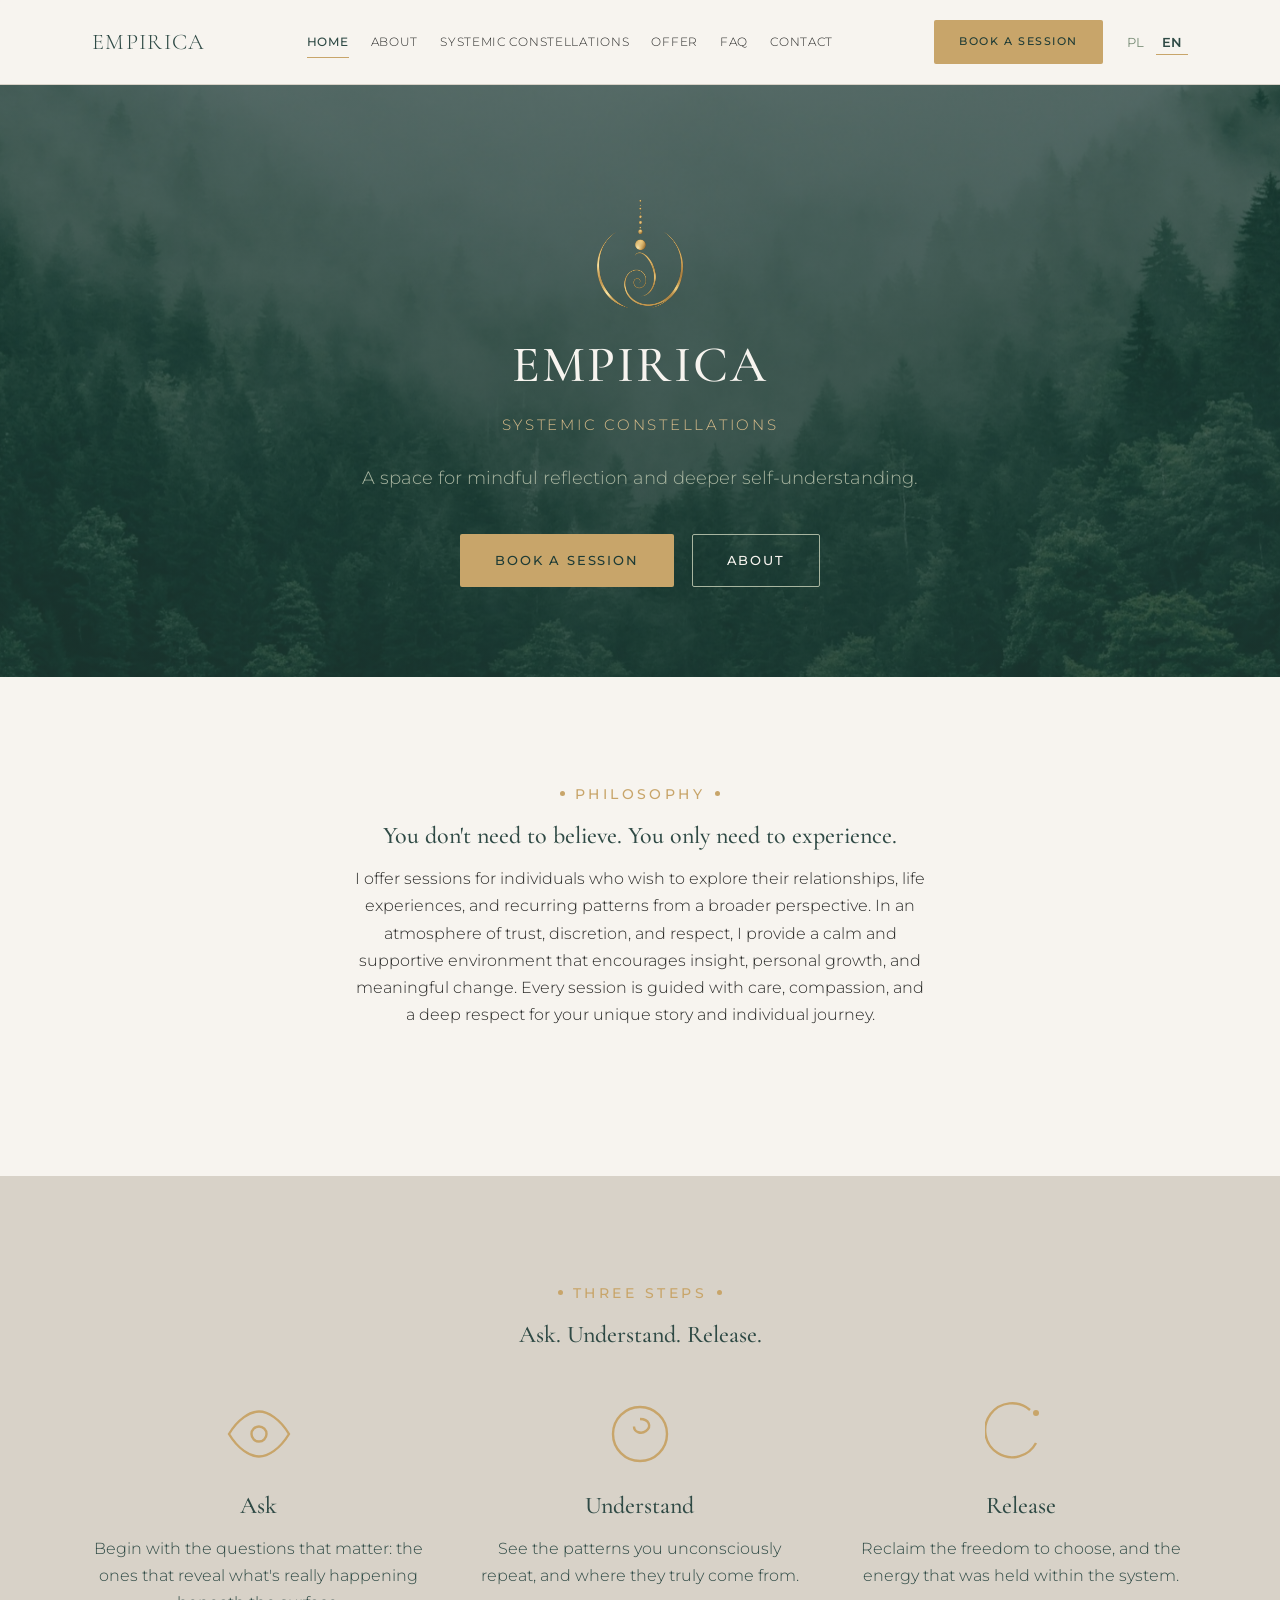
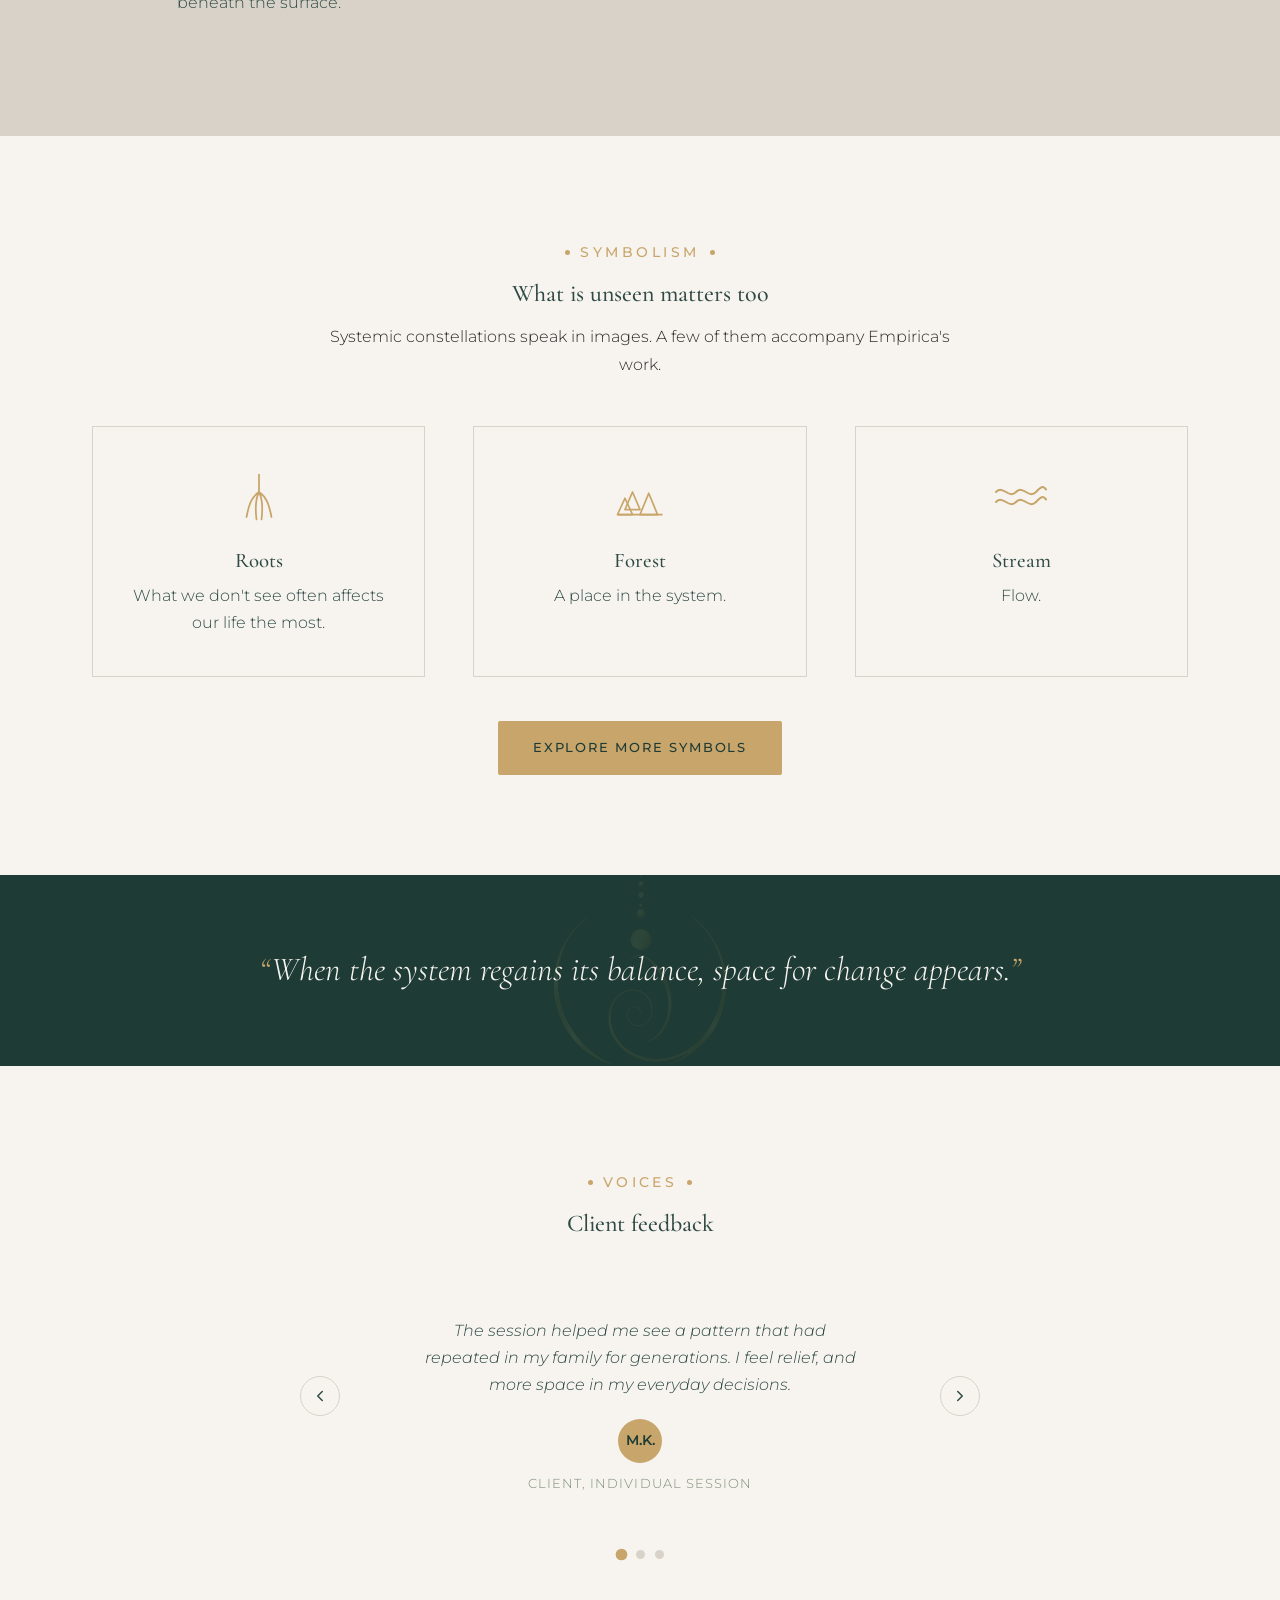
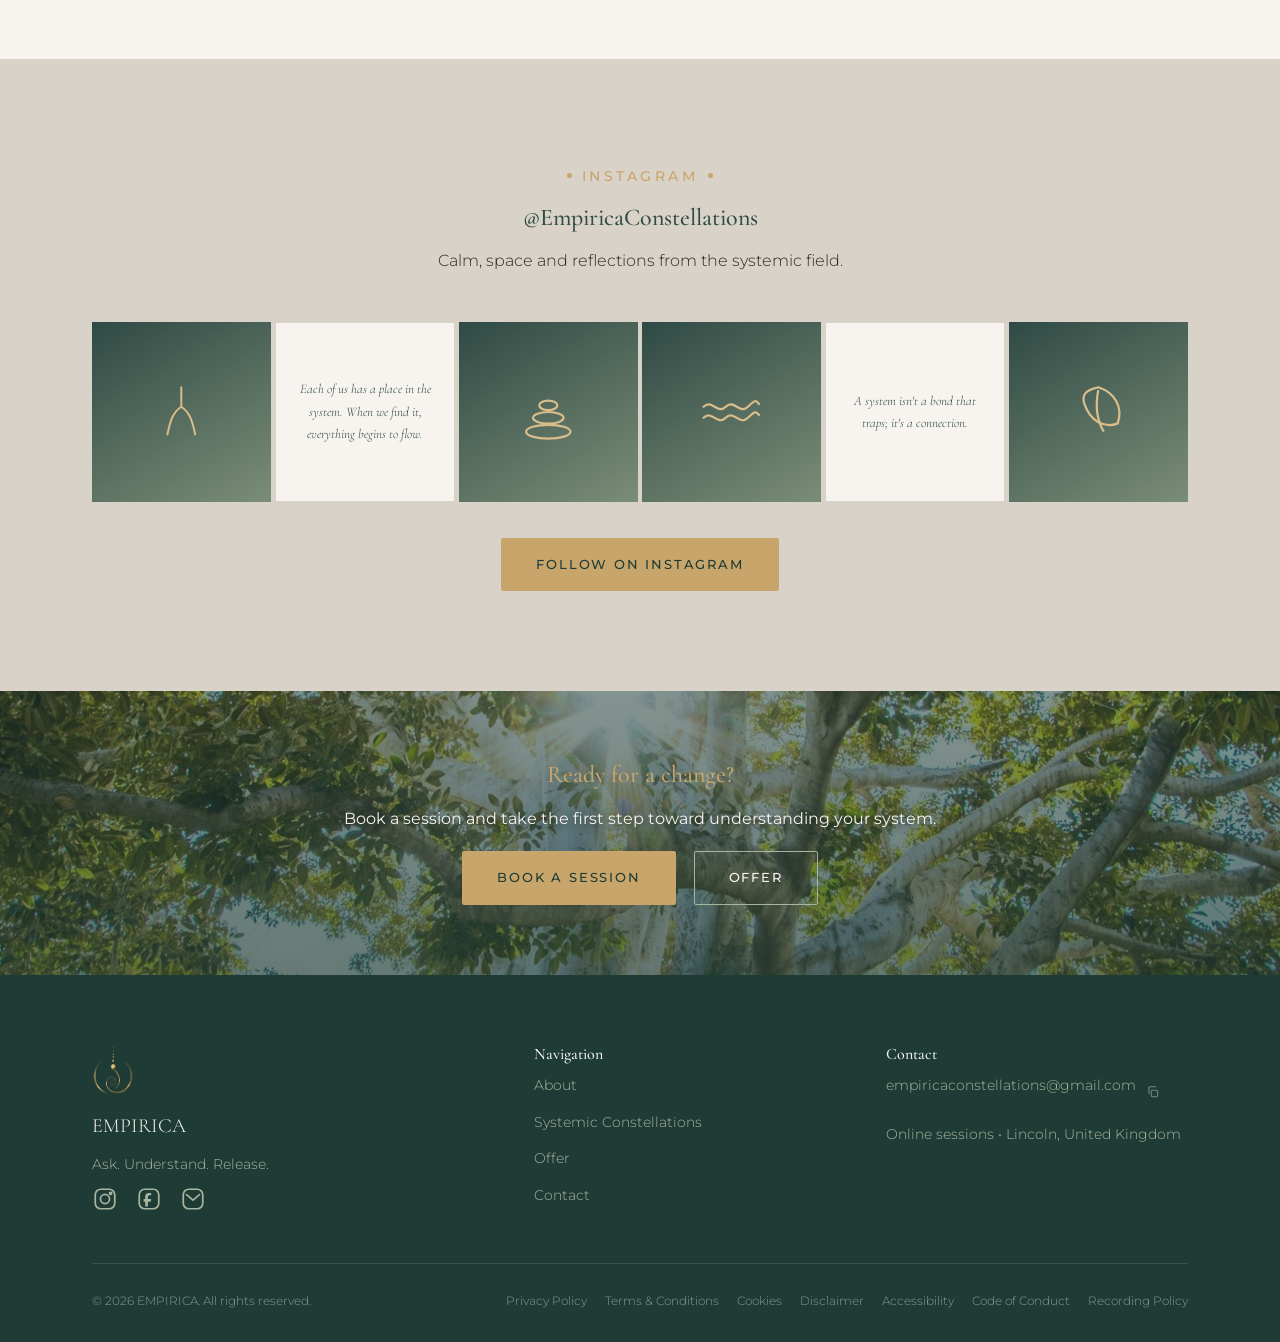
==== index.html @ d94b4ee7 "Expand site beyond Systemic Constellations per Beata's brief Broadens the Home page intro copy to de" ====
<!DOCTYPE html>
<html lang="pl">
<head>
<meta charset="UTF-8">
<meta name="viewport" content="width=device-width, initial-scale=1.0">
<title>Empirica | Ustawienia Systemowe</title>
<meta name="description" content="Empirica: sesje ustawień systemowych online. Odkryj ukryte dynamiki, które wpływają na Twoje relacje, decyzje i życie.">
<link rel="icon" type="image/svg+xml" href="assets/favicon.svg">
<link rel="preconnect" href="https://fonts.googleapis.com">
<link rel="preconnect" href="https://fonts.gstatic.com" crossorigin>
<link href="https://fonts.googleapis.com/css2?family=Cormorant+Garamond:ital,wght@0,400;0,500;0,600;1,400&family=Montserrat:wght@300;400;500;600&display=swap" rel="stylesheet">
<link rel="stylesheet" href="css/style.css">
</head>
<body data-i18n-title="meta.home">

<header class="site-header">
  <div class="container nav">
    <a href="index.html" class="brand" aria-label="Empirica, strona główna">
      <span class="brand-word">EMPIRICA</span>
    </a>
    <nav class="nav-links" id="navLinks">
      <a href="index.html" data-i18n="nav.home" aria-current="page">Strona główna</a>
      <a href="o-mnie.html" data-i18n="nav.about">O mnie</a>
      <a href="ustawienia-systemowe.html" data-i18n="nav.constellations">Ustawienia systemowe</a>
      <a href="oferta.html" data-i18n="nav.offer">Oferta</a>
      <a href="faq.html" data-i18n="nav.faq">FAQ</a>
      <a href="kontakt.html" data-i18n="nav.contact">Kontakt</a>
    </nav>
    <div class="nav-right">
      <a href="kontakt.html" class="btn btn-gold" data-i18n="nav.cta">Umów sesję</a>
      <div class="lang-switch" role="group" aria-label="Język / Language">
        <button type="button" data-lang="pl">PL</button>
        <button type="button" data-lang="en">EN</button>
      </div>
      <button class="nav-toggle" aria-label="Menu" aria-expanded="false">
        <span></span><span></span><span></span>
      </button>
    </div>
  </div>
</header>

<div class="side-social" aria-label="Social media">
  <a href="https://instagram.com/EmpiricaConstellations" target="_blank" rel="noopener" aria-label="Instagram"><svg viewBox="0 0 24 24" fill="none" stroke="currentColor" stroke-width="1.6"><rect x="3" y="3" width="18" height="18" rx="5"/><circle cx="12" cy="12" r="4.2"/><circle cx="17.2" cy="6.8" r="1"/></svg></a>
  <a href="https://facebook.com/EmpiricaConstellations" target="_blank" rel="noopener" aria-label="Facebook"><svg viewBox="0 0 24 24" fill="none" stroke="currentColor" stroke-width="1.6"><rect x="3" y="3" width="18" height="18" rx="5"/><path d="M14 8.5h-1.5a1.5 1.5 0 0 0-1.5 1.5v2h3l-.4 2.5H11V19h-2.5v-4.5H7v-2.5h1.5V9.8A3.3 3.3 0 0 1 11.9 6.5H14z" fill="currentColor" stroke="none"/></svg></a>
          <a href="kontakt.html" aria-label="Email"><svg viewBox="0 0 24 24" fill="none" stroke="currentColor" stroke-width="1.6"><rect x="3" y="3" width="18" height="18" rx="5"/><path d="M6 8l6 5 6-5" stroke-linecap="round" stroke-linejoin="round"/></svg></a>
</div>

<main>

  <section class="hero parallax-hero on-dark" style="--hero-photo: url('../assets/hero-photo.jpg');">
    <div class="parallax-layer"></div>
    <div class="container hero-inner">
      <img src="assets/logo.png" alt="Empirica" class="hero-mark">
      <h1>EMPIRICA</h1>
      <p class="subtitle" data-i18n="home.hero.subtitle">Ustawienia Systemowe</p>
      <p class="lede" data-i18n="home.hero.lede">Przestrzeń do uważnej refleksji i głębszego zrozumienia siebie.</p>
      <div class="hero-actions">
        <a href="kontakt.html" class="btn btn-gold" data-i18n="home.hero.cta">Umów sesję</a>
        <a href="o-mnie.html" class="btn btn-outline" data-i18n="nav.about">O mnie</a>
      </div>
    </div>
  </section>

  <section class="section-center">
    <div class="container lede-block">
      <span class="eyebrow" data-i18n="home.intro.eyebrow">Filozofia</span>
      <h2 data-i18n="home.intro.title">Nie musisz wierzyć. Wystarczy doświadczyć.</h2>
      <p data-i18n="home.intro.body">Oferuję sesje dla osób, które chcą przyjrzeć się swoim relacjom, doświadczeniom życiowym i powracającym wzorcom z szerszej perspektywy. W atmosferze zaufania, dyskrecji i szacunku zapewniam spokojną i wspierającą przestrzeń, która sprzyja wglądowi, osobistemu rozwojowi i znaczącej zmianie. Każda sesja prowadzona jest z troską, współczuciem i głębokim szacunkiem dla Twojej wyjątkowej historii i indywidualnej drogi.</p>
    </div>
  </section>

  <section class="section-stone">
    <div class="container">
      <div class="lede-block">
        <span class="eyebrow" data-i18n="home.values.eyebrow">Trzy kroki</span>
        <h2 data-i18n="home.values.title">Zapytać. Zrozumieć. Uwolnić.</h2>
      </div>
      <div class="grid-3">
        <div class="value-card">
          <svg class="icon" viewBox="0 0 48 48" fill="none" stroke="currentColor" stroke-width="1.6"><path d="M4 24c6-10 14-15 20-15s14 5 20 15c-6 10-14 15-20 15S10 34 4 24Z"/><circle cx="24" cy="24" r="5"/></svg>
          <h3 data-i18n="home.values.card1.title">Zapytać</h3>
          <p data-i18n="home.values.card1.body">Zacznij od pytań, które mają znaczenie: takich, które ujawniają to, co naprawdę dzieje się pod powierzchnią.</p>
        </div>
        <div class="value-card">
          <svg class="icon" viewBox="0 0 48 48" fill="none" stroke="currentColor" stroke-width="1.6"><circle cx="24" cy="24" r="18"/><path d="M24 14c6 0 8 5 4 8c-3 2.2-8 1-8-3"/></svg>
          <h3 data-i18n="home.values.card2.title">Zrozumieć</h3>
          <p data-i18n="home.values.card2.body">Zobacz wzorce, które nieświadomie powtarzasz, i skąd naprawdę się wzięły.</p>
        </div>
        <div class="value-card">
          <svg class="icon" viewBox="0 0 48 48" fill="none" stroke="currentColor" stroke-width="1.6"><path d="M34 30A18 18 0 1 1 30 8"/><circle cx="34" cy="10" r="2" fill="currentColor" stroke="none"/></svg>
          <h3 data-i18n="home.values.card3.title">Uwolnić</h3>
          <p data-i18n="home.values.card3.body">Odzyskaj wolność decyzji i energię, która była uwięziona w systemie.</p>
        </div>
      </div>
    </div>
  </section>

  <section class="section-center">
    <div class="container">
      <div class="lede-block">
        <span class="eyebrow" data-i18n="home.reflections.eyebrow">Symbolika</span>
        <h2 data-i18n="home.reflections.title">To, co niewidoczne, również ma znaczenie</h2>
        <p data-i18n="home.reflections.lede">Ustawienia systemowe mówią językiem obrazów. Kilka z nich towarzyszy pracy Empirica.</p>
      </div>
      <div class="grid-3">
        <div class="metaphor-card">
          <svg class="icon" viewBox="0 0 48 48" fill="none" stroke="currentColor" stroke-width="1.4" stroke-linecap="round"><path d="M24 6v14M24 20c-6 4-8 10-10 20M24 20c6 4 8 10 10 20M24 20c-3 6-3 14-2 22M24 20c3 6 3 14 2 22"/></svg>
          <h4 data-i18n="home.reflections.card1.title">Korzenie</h4>
          <p data-i18n="home.reflections.card1.body">To, czego nie widzimy, często wpływa na nasze życie najbardziej.</p>
        </div>
        <div class="metaphor-card">
          <svg class="icon" viewBox="0 0 48 48" fill="none" stroke="currentColor" stroke-width="1.4" stroke-linejoin="round"><path d="M12 34l6-14 6 14z"/><path d="M24 38l7-17 7 17z"/><path d="M6 38l6-13 6 13z"/><line x1="6" y1="38" x2="42" y2="38"/></svg>
          <h4 data-i18n="home.reflections.card2.title">Las</h4>
          <p data-i18n="home.reflections.card2.body">Miejsce w systemie.</p>
        </div>
        <div class="metaphor-card">
          <svg class="icon" viewBox="0 0 48 48" fill="none" stroke="currentColor" stroke-width="1.6" stroke-linecap="round"><path d="M4 20c6-6 10 6 16 0s10 6 16 0s6-4 8-2"/><path d="M4 28c6-6 10 6 16 0s10 6 16 0s6-4 8-2"/></svg>
          <h4 data-i18n="home.reflections.card3.title">Strumień</h4>
          <p data-i18n="home.reflections.card3.body">Przepływ.</p>
        </div>
      </div>
      <div class="section-center" style="margin-top:44px;">
        <a href="ustawienia-systemowe.html" class="btn btn-gold" data-i18n="home.reflections.more">Poznaj więcej symboli</a>
      </div>
    </div>
  </section>

  <section class="section-dark section-tight section-watermark">
    <img src="assets/logo.png" alt="" class="watermark-logo">
    <div class="container">
      <blockquote class="pull-quote" data-i18n="home.quote.text">Kiedy system odzyskuje równowagę, pojawia się przestrzeń na zmianę.</blockquote>
    </div>
  </section>

  <section>
    <div class="container">
      <div class="lede-block">
        <span class="eyebrow" data-i18n="home.testimonial.eyebrow">Głosy</span>
        <h2 data-i18n="home.testimonial.title">Opinie klientów</h2>
      </div>
      <div class="testimonial-carousel" data-carousel>
        <div class="testimonial-viewport">
          <div class="testimonial-track">
            <div class="testimonial-slide">
              <div class="testimonial">
                <p data-i18n="home.testimonial.t1.quote">Sesja pomogła mi zobaczyć wzorzec, który powtarzał się w mojej rodzinie od pokoleń. Czuję ulgę i więcej przestrzeni w codziennych decyzjach.</p>
                <div class="testimonial-author">
                  <span class="testimonial-avatar">M.K.</span>
                  <cite data-i18n="home.testimonial.t1.cite">Klientka, sesja indywidualna</cite>
                </div>
              </div>
            </div>
            <div class="testimonial-slide">
              <div class="testimonial">
                <p data-i18n="home.testimonial.t2.quote">Dzięki sesji zrozumiałem, dlaczego powtarzałem pewien wzorzec w związkach. To był ważny krok w stronę zmiany.</p>
                <div class="testimonial-author">
                  <span class="testimonial-avatar">P.N.</span>
                  <cite data-i18n="home.testimonial.t2.cite">Klient, sesja indywidualna</cite>
                </div>
              </div>
            </div>
            <div class="testimonial-slide">
              <div class="testimonial">
                <p data-i18n="home.testimonial.t3.quote">Nie spodziewałam się, że praca online może być tak głęboka. Po sesji poczułam większy spokój i jasność.</p>
                <div class="testimonial-author">
                  <span class="testimonial-avatar">A.W.</span>
                  <cite data-i18n="home.testimonial.t3.cite">Klientka, sesja online</cite>
                </div>
              </div>
            </div>
          </div>
        </div>
        <button type="button" class="carousel-arrow carousel-prev" aria-label="Poprzednia opinia / Previous testimonial">
          <svg viewBox="0 0 24 24" fill="none" stroke="currentColor" stroke-width="2" stroke-linecap="round" stroke-linejoin="round"><path d="M15 18l-6-6 6-6"/></svg>
        </button>
        <button type="button" class="carousel-arrow carousel-next" aria-label="Następna opinia / Next testimonial">
          <svg viewBox="0 0 24 24" fill="none" stroke="currentColor" stroke-width="2" stroke-linecap="round" stroke-linejoin="round"><path d="M9 18l6-6-6-6"/></svg>
        </button>
        <div class="carousel-dots">
          <button type="button" class="carousel-dot is-active" data-index="0" aria-label="Opinia 1"></button>
          <button type="button" class="carousel-dot" data-index="1" aria-label="Opinia 2"></button>
          <button type="button" class="carousel-dot" data-index="2" aria-label="Opinia 3"></button>
        </div>
      </div>
    </div>
  </section>

  <section class="section-stone">
    <div class="container">
      <div class="lede-block">
        <span class="eyebrow" data-i18n="home.insta.eyebrow">Instagram</span>
        <h2 data-i18n="home.insta.title">@empirica</h2>
        <p data-i18n="home.insta.lede">Spokój, przestrzeń i refleksje z pola systemowego.</p>
      </div>
      <div class="insta-grid">
        <div class="insta-cell art"><svg viewBox="0 0 48 48" fill="none" stroke="currentColor" stroke-width="1.4" stroke-linecap="round"><path d="M24 6v14M24 20c-6 4-8 10-10 20M24 20c6 4 8 10 10 20"/></svg></div>
        <div class="insta-cell quote"><p data-i18n="home.insta.quote1">Każdy z nas ma swoje miejsce w systemie. Kiedy je odnajdziemy, wszystko zaczyna płynąć.</p></div>
        <div class="insta-cell art"><svg viewBox="0 0 48 48" fill="none" stroke="currentColor" stroke-width="1.6"><ellipse cx="24" cy="38" rx="16" ry="5"/><ellipse cx="24" cy="28" rx="11" ry="4.2"/><ellipse cx="24" cy="19" rx="6.5" ry="3.4"/></svg></div>
        <div class="insta-cell art"><svg viewBox="0 0 48 48" fill="none" stroke="currentColor" stroke-width="1.6" stroke-linecap="round"><path d="M4 20c6-6 10 6 16 0s10 6 16 0s6-4 8-2"/><path d="M4 28c6-6 10 6 16 0s10 6 16 0s6-4 8-2"/></svg></div>
        <div class="insta-cell quote"><p data-i18n="home.insta.quote2">System to nie więzy, to połączenia.</p></div>
        <div class="insta-cell art"><svg viewBox="0 0 48 48" fill="none" stroke="currentColor" stroke-width="1.6"><path d="M24 6c12 4 18 14 14 26-10 4-20-2-24-14-2-6 0-10 10-12z"/><path d="M24 8c-2 10-2 20 4 30"/></svg></div>
      </div>
      <div class="section-center" style="margin-top:36px;">
        <a href="https://instagram.com/EmpiricaConstellations" target="_blank" rel="noopener" class="btn btn-gold" data-i18n="home.insta.cta">Obserwuj na Instagramie</a>
      </div>
    </div>
  </section>

  <section class="section-center section-tight ready-photo on-dark">
    <div class="container">
      <h2 data-i18n="home.ctaBanner.title">Gotów na zmianę?</h2>
      <p data-i18n="home.ctaBanner.body">Umów sesję i zrób pierwszy krok w stronę zrozumienia swojego systemu.</p>
      <div class="hero-actions">
        <a href="kontakt.html" class="btn btn-gold" data-i18n="home.ctaBanner.cta">Umów sesję</a>
        <a href="oferta.html" class="btn btn-outline" data-i18n="nav.offer">Oferta</a>
      </div>
    </div>
  </section>

</main>

<footer class="site-footer">
  <div class="container">
    <div class="footer-top">
      <div>
        <div class="footer-brand">
          <img src="assets/logo.png" alt="" height="56">
          <span>EMPIRICA</span>
        </div>
        <p class="footer-tag" data-i18n="footer.tagline">Zapytać. Zrozumieć. Uwolnić.</p>
        <div class="social-row" aria-label="Social media">
          <a href="https://instagram.com/EmpiricaConstellations" target="_blank" rel="noopener" aria-label="Instagram"><svg viewBox="0 0 24 24" fill="none" stroke="currentColor" stroke-width="1.6"><rect x="3" y="3" width="18" height="18" rx="5"/><circle cx="12" cy="12" r="4.2"/><circle cx="17.2" cy="6.8" r="1"/></svg></a>
          <a href="https://facebook.com/EmpiricaConstellations" target="_blank" rel="noopener" aria-label="Facebook"><svg viewBox="0 0 24 24" fill="none" stroke="currentColor" stroke-width="1.6"><rect x="3" y="3" width="18" height="18" rx="5"/><path d="M14 8.5h-1.5a1.5 1.5 0 0 0-1.5 1.5v2h3l-.4 2.5H11V19h-2.5v-4.5H7v-2.5h1.5V9.8A3.3 3.3 0 0 1 11.9 6.5H14z" fill="currentColor" stroke="none"/></svg></a>
          <a href="kontakt.html" aria-label="Email"><svg viewBox="0 0 24 24" fill="none" stroke="currentColor" stroke-width="1.6"><rect x="3" y="3" width="18" height="18" rx="5"/><path d="M6 8l6 5 6-5" stroke-linecap="round" stroke-linejoin="round"/></svg></a>
        </div>
      </div>
      <div class="footer-col">
        <h4 data-i18n="footer.navTitle">Nawigacja</h4>
        <a href="o-mnie.html" data-i18n="nav.about">O mnie</a>
        <a href="ustawienia-systemowe.html" data-i18n="nav.constellations">Ustawienia systemowe</a>
        <a href="oferta.html" data-i18n="nav.offer">Oferta</a>
        <a href="kontakt.html" data-i18n="nav.contact">Kontakt</a>
      </div>
      <div class="footer-col">
        <h4 data-i18n="footer.contactTitle">Kontakt</h4>
        <span class="email-copy"><span>empiricaconstellations@gmail.com</span><button type="button" class="copy-btn" data-copy="empiricaconstellations@gmail.com" aria-label="Kopiuj adres e-mail / Copy email address"><svg viewBox="0 0 24 24" fill="none" stroke="currentColor" stroke-width="1.8" stroke-linecap="round" stroke-linejoin="round"><rect x="9" y="9" width="11" height="11" rx="2"/><path d="M5 15V5a2 2 0 0 1 2-2h10"/></svg></button></span>
        <span data-i18n="footer.location">Sesje online • Lincoln, Wielka Brytania</span>
      </div>
    </div>
    <div class="footer-bottom">
      <span>© 2026 EMPIRICA. <span data-i18n="footer.rights">Wszelkie prawa zastrzeżone.</span></span>
      <div class="footer-legal">
        <a href="polityka-prywatnosci.html" data-i18n="footer.privacyLink">Polityka prywatności</a>
        <a href="regulamin.html" data-i18n="footer.termsLink">Regulamin</a>
        <a href="polityka-cookies.html" data-i18n="footer.cookiesLink">Cookies</a>
        <a href="zastrzezenie.html" data-i18n="footer.disclaimerLink">Zastrzeżenia prawne</a>
        <a href="dostepnosc.html" data-i18n="footer.accessibilityLink">Dostępność</a>
        <a href="zasady-postepowania.html" data-i18n="footer.conductLink">Zasady postępowania</a>
        <a href="polityka-nagrywania.html" data-i18n="footer.recordingLink">Polityka nagrywania</a>
      </div>
    </div>
  </div>
</footer>

<button id="backToTop" class="back-to-top" aria-label="Powrót do góry / Back to top">
  <svg viewBox="0 0 24 24" fill="none" stroke="currentColor" stroke-width="2" stroke-linecap="round" stroke-linejoin="round"><path d="M12 19V5M5 12l7-7 7 7"/></svg>
</button>

<script src="js/i18n.js"></script>
<script src="js/main.js"></script>
</body>
</html>
---- css/style.css ----
/* ==========================================================================
   EMPIRICA — brand tokens
   ========================================================================== */
:root {
  --eucalyptus-dark: #1E3B35;
  --eucalyptus-deep: #2F4A45;
  --sage: #A8B5A0;
  --gold: #C8A56A;
  --gold-light: #D9BD8B;
  --ivory: #F7F4EF;
  --stone: #D8D2C8;
  --stone-light: #E9E4DA;
  --moss: #7A8D77;
  --charcoal: #2A2A28;

  --font-serif: 'Cormorant Garamond', Georgia, serif;
  --font-sans: 'Montserrat', -apple-system, sans-serif;

  --max-width: 1160px;
  --nav-height: 84px;
}

/* ==========================================================================
   Reset
   ========================================================================== */
*, *::before, *::after { box-sizing: border-box; }
html { scroll-behavior: smooth; }
body {
  margin: 0;
  font-family: var(--font-sans);
  font-weight: 300;
  color: var(--charcoal);
  background: var(--ivory);
  line-height: 1.7;
  -webkit-font-smoothing: antialiased;
}
img, svg { max-width: 100%; display: block; }
a { color: inherit; text-decoration: none; }
ul { list-style: none; margin: 0; padding: 0; }
h1, h2, h3, h4 {
  font-family: var(--font-serif);
  font-weight: 500;
  color: var(--eucalyptus-deep);
  margin: 0 0 .6em;
  line-height: 1.2;
}
p { margin: 0 0 1.2em; }
.container {
  max-width: var(--max-width);
  margin: 0 auto;
  padding: 0 32px;
}
.eyebrow {
  display: inline-flex;
  align-items: center;
  gap: .7em;
  font-family: var(--font-sans);
  font-weight: 500;
  font-size: .9rem;
  letter-spacing: .24em;
  text-transform: uppercase;
  color: var(--gold);
  margin-bottom: 1.1em;
}
.eyebrow::before, .eyebrow::after {
  content: '';
  width: 5px;
  height: 5px;
  flex-shrink: 0;
  border-radius: 50%;
  background: currentColor;
}
.on-dark .eyebrow { color: var(--gold-light); }
.on-dark h1, .on-dark h2, .on-dark h3 { color: var(--ivory); }
.on-dark p { color: var(--sage); }

/* ==========================================================================
   Buttons
   ========================================================================== */
.btn {
  display: inline-flex;
  align-items: center;
  gap: .6em;
  padding: 15px 34px;
  font-family: var(--font-sans);
  font-size: .8rem;
  font-weight: 500;
  letter-spacing: .14em;
  text-transform: uppercase;
  border-radius: 2px;
  border: 1px solid transparent;
  cursor: pointer;
  transition: background .25s ease, color .25s ease, border-color .25s ease, transform .25s ease;
}
.btn-gold {
  background: var(--gold);
  color: var(--eucalyptus-dark);
}
.btn-gold:hover { background: var(--gold-light); transform: translateY(-1px); }
.btn-outline {
  background: transparent;
  border-color: var(--gold);
  color: var(--gold);
}
.btn-outline:hover { background: var(--gold); color: var(--eucalyptus-dark); }
.on-dark .btn-outline { border-color: var(--sage); color: var(--ivory); }
.on-dark .btn-outline:hover { background: var(--sage); color: var(--eucalyptus-dark); }
.btn-outline-deep {
  background: transparent;
  border-color: var(--eucalyptus-deep);
  color: var(--eucalyptus-deep);
}
.btn-outline-deep:hover { background: var(--eucalyptus-deep); color: var(--gold-light); }

/* ==========================================================================
   Header / Nav
   ========================================================================== */
.site-header {
  position: sticky;
  top: 0;
  z-index: 100;
  background: rgba(247, 244, 239, .92);
  backdrop-filter: blur(6px);
  border-bottom: 1px solid var(--stone);
}
.nav {
  height: var(--nav-height);
  display: flex;
  align-items: center;
  justify-content: space-between;
  gap: 24px;
}
.brand {
  display: flex;
  align-items: center;
  gap: 12px;
  flex-shrink: 0;
}
.brand svg { width: 34px; height: 34px; }
.brand-word {
  font-family: var(--font-serif);
  font-size: 1.4rem;
  letter-spacing: .06em;
  color: var(--eucalyptus-deep);
}
.nav-links {
  display: flex;
  align-items: center;
  gap: 22px;
  flex-shrink: 0;
}
.nav-links a {
  font-size: .74rem;
  letter-spacing: .06em;
  text-transform: uppercase;
  color: var(--charcoal);
  position: relative;
  padding: 6px 0;
  white-space: nowrap;
}
.nav-links a::after {
  content: '';
  position: absolute;
  left: 0; right: 0; bottom: 0;
  height: 1px;
  background: var(--gold);
  transform: scaleX(0);
  transition: transform .25s ease;
}
.nav-links a:hover::after,
.nav-links a[aria-current="page"]::after { transform: scaleX(1); }
.nav-links a[aria-current="page"] { color: var(--eucalyptus-deep); font-weight: 500; }

.nav-right { display: flex; align-items: center; gap: 18px; flex-shrink: 0; }
.nav-right .btn { padding: 11px 24px; font-size: .7rem; }
.lang-switch { display: flex; gap: 6px; font-size: .75rem; letter-spacing: .06em; }
.lang-switch button {
  background: none;
  border: none;
  cursor: pointer;
  color: var(--moss);
  font-family: var(--font-sans);
  padding: 4px 6px;
}
.lang-switch button[aria-current="true"] { color: var(--eucalyptus-deep); font-weight: 600; border-bottom: 1px solid var(--gold); }

.nav-toggle {
  display: none;
  flex-direction: column;
  gap: 5px;
  background: none;
  border: none;
  cursor: pointer;
  padding: 8px;
}
.nav-toggle span { width: 24px; height: 1px; background: var(--eucalyptus-deep); }

/* ==========================================================================
   Hero
   ========================================================================== */
.hero {
  position: relative;
  background: radial-gradient(ellipse at 50% 20%, var(--eucalyptus-deep), var(--eucalyptus-dark) 70%);
  color: var(--ivory);
  overflow: hidden;
  padding: 110px 0 90px;
  text-align: center;
}
.hero.hero-page {
  padding: 90px 0 70px;
  min-height: 380px;
  display: flex;
  align-items: center;
  justify-content: center;
}
.hero.hero-photo {
  --hero-photo: url('../assets/hero-photo.jpg');
  background:
    linear-gradient(180deg, rgba(30,59,53,.68), rgba(30,59,53,.86)),
    var(--hero-photo) center 35%/cover no-repeat;
}
.hero.hero-photo.hero-photo-centered {
  background:
    linear-gradient(180deg, rgba(30,59,53,.68), rgba(30,59,53,.86)),
    var(--hero-photo) center center/cover no-repeat;
}

.hero.parallax-hero {
  background: none;
  position: relative;
  overflow: hidden;
}
.hero.parallax-hero .parallax-layer {
  position: absolute;
  inset: -45% 0;
  background:
    linear-gradient(180deg, rgba(30,59,53,.68), rgba(30,59,53,.86)),
    var(--hero-photo) center 35%/cover no-repeat;
  will-change: transform;
  z-index: 0;
}
.hero.parallax-hero .hero-inner { position: relative; z-index: 1; }
.hero.parallax-hero .hero-mark { height: 130px; }
.hero.parallax-hero h1 { font-size: clamp(2.1rem, 4.5vw, 3.2rem); }
.hero-mist {
  position: absolute;
  inset: 0;
  opacity: .35;
  pointer-events: none;
}
.hero-inner { position: relative; z-index: 1; max-width: 720px; margin: 0 auto; }
.hero-mark { height: 112px; width: auto; margin: 0 auto 10px; }
.hero h1 {
  color: var(--ivory);
  font-size: clamp(2.6rem, 6vw, 4.2rem);
  letter-spacing: .04em;
  margin-bottom: .3em;
}
.hero .subtitle {
  font-family: var(--font-sans);
  font-size: .95rem;
  letter-spacing: .18em;
  text-transform: uppercase;
  color: var(--gold-light);
  margin-bottom: 1.6em;
}
.hero .lede {
  color: var(--sage);
  font-size: 1.15rem;
  max-width: 560px;
  margin: 0 auto 2.2em;
}
.hero-actions {
  display: flex;
  justify-content: center;
  align-items: center;
  gap: 18px;
  flex-wrap: wrap;
}
.hero-page h1 { font-size: clamp(2.2rem, 5vw, 3rem); }

/* ==========================================================================
   Sections
   ========================================================================== */
section { padding: 100px 0; }
.section-tight { padding: 70px 0; }
.section-dark {
  background: var(--eucalyptus-dark);
  color: var(--ivory);
}
.section-stone { background: var(--stone); }
.section-sage { background: var(--sage); }
.section-center { text-align: center; }
.lede-block { max-width: 640px; margin: 0 auto 3em; text-align: center; }

.grid-3 {
  display: grid;
  grid-template-columns: repeat(3, 1fr);
  gap: 48px;
}
.grid-2 {
  display: grid;
  grid-template-columns: 1fr 1fr;
  gap: 64px;
  align-items: center;
}

.value-card { text-align: center; }
.value-card .icon {
  width: 72px; height: 72px;
  margin: 0 auto 22px;
  color: var(--gold);
}
.value-card h3 { font-size: 1.5rem; }
.value-card p { color: var(--eucalyptus-deep); font-size: 1rem; }

.metaphor-card {
  background: var(--ivory);
  border: 1px solid var(--stone);
  padding: 40px 30px;
  text-align: center;
  transition: transform .3s ease, box-shadow .3s ease;
}
.metaphor-card:hover { transform: translateY(-4px); box-shadow: 0 18px 40px rgba(30,59,53,.08); }
.metaphor-card .icon { width: 60px; height: 60px; margin: 0 auto 22px; color: var(--gold); }
.metaphor-card h4 { font-size: 1.3rem; margin-bottom: .4em; }
.metaphor-card p { color: var(--eucalyptus-deep); font-size: 1rem; margin: 0; }

/* Interactive symbolism explorer */
.symbolism {
  display: grid;
  grid-template-columns: 260px 1fr;
  gap: 24px;
  align-items: start;
}
.symbolism-nav {
  display: flex;
  flex-direction: column;
  gap: 10px;
}
.symbolism-item {
  display: flex;
  align-items: center;
  gap: 16px;
  border: 1px solid var(--stone);
  background: var(--ivory);
  padding: 14px 18px;
  text-align: left;
  cursor: pointer;
  transition: border-color .2s ease, background .2s ease;
  font-family: var(--font-sans);
}
.symbolism-item:hover { border-color: var(--gold); }
.symbolism-item.is-active { border-color: var(--gold); background: var(--stone); }
.symbolism-item .symbolism-icon {
  display: flex;
  align-items: center;
  justify-content: center;
  flex-shrink: 0;
  color: var(--gold);
}
.symbolism-item .symbolism-icon svg { width: 34px; height: 34px; }
.symbolism-item .symbolism-label {
  font-family: var(--font-serif);
  font-size: 1.4rem;
  color: var(--eucalyptus-deep);
}
.symbolism-panel {
  border: 1px solid var(--stone);
  background: var(--ivory);
  padding: 36px;
}
.symbolism-panel-item { display: none; }
.symbolism-panel-item.is-active { display: block; }
.symbolism-panel-header {
  display: flex;
  align-items: center;
  gap: 18px;
  margin-bottom: 26px;
}
.symbolism-panel-header .symbolism-icon {
  display: flex;
  align-items: center;
  justify-content: center;
  color: var(--gold);
  flex-shrink: 0;
}
.symbolism-panel-header .symbolism-icon svg { width: 48px; height: 48px; }
.symbolism-panel-header h3 { margin: 0; font-size: 2.1rem; }
.symbolism-panel-body {
  display: grid;
  grid-template-columns: 1fr 270px;
  gap: 32px;
  align-items: center;
}
.symbolism-panel-photo { order: 2; }
.symbolism-panel-text { order: 1; }
.symbolism-panel-photo {
  aspect-ratio: 1;
  border: 1px solid var(--stone);
  overflow: hidden;
}
.symbolism-panel-photo img {
  width: 100%;
  height: 100%;
  object-fit: cover;
  object-position: center;
  display: block;
}
.symbolism-panel-text p { margin: 0; color: var(--charcoal); font-size: 1rem; line-height: 1.75; }
@media (max-width: 800px) {
  .symbolism { grid-template-columns: 1fr; }
  .symbolism-panel { padding: 26px; }
  .symbolism-panel-body { grid-template-columns: 1fr; }
  .symbolism-panel-photo { max-width: 220px; margin: 0 auto; }
}

blockquote.pull-quote {
  font-family: var(--font-serif);
  font-size: clamp(1.5rem, 3vw, 2.1rem);
  font-style: italic;
  color: var(--ivory);
  text-align: center;
  max-width: 780px;
  margin: 0 auto;
  line-height: 1.5;
}
blockquote.pull-quote::before,
blockquote.pull-quote::after { color: var(--gold); }
blockquote.pull-quote::before { content: '“'; }
blockquote.pull-quote::after { content: '”'; }

.believe-photo {
  background:
    linear-gradient(180deg, rgba(30,59,53,.7), rgba(30,59,53,.82)),
    url('../assets/about-believe.jpg') center/cover no-repeat;
}
.ready-photo {
  background:
    linear-gradient(180deg, rgba(30,59,53,.55), rgba(30,59,53,.68)),
    url('../assets/ready-photo.jpg') center/cover no-repeat;
}
.ready-photo h2 { color: var(--gold); }
.ready-photo p { color: var(--ivory); font-weight: 400; text-shadow: 0 2px 10px rgba(0,0,0,.55); }
.stream-photo {
  background:
    linear-gradient(180deg, rgba(30,59,53,.7), rgba(30,59,53,.82)),
    url('../assets/symbol-stream.jpg') center/cover no-repeat;
}

/* Watermark logo behind a dark section's content */
.section-watermark { position: relative; overflow: hidden; }
.section-watermark .watermark-logo {
  position: absolute;
  top: 50%;
  left: 50%;
  transform: translate(-50%, -50%);
  height: 260px;
  width: auto;
  opacity: .08;
  pointer-events: none;
  z-index: 0;
}
.section-watermark > .container { position: relative; z-index: 1; }

.testimonial {
  background: var(--ivory);
  padding: 30px 36px;
  font-style: italic;
  color: var(--eucalyptus-deep);
  text-align: center;
}
.testimonial-author {
  display: flex;
  flex-direction: column;
  align-items: center;
  gap: 10px;
  margin-top: 20px;
}
.testimonial-avatar {
  width: 44px;
  height: 44px;
  border-radius: 50%;
  background: var(--gold);
  color: var(--eucalyptus-dark);
  display: flex;
  align-items: center;
  justify-content: center;
  font-style: normal;
  font-family: var(--font-sans);
  font-weight: 600;
  font-size: .85rem;
}
.testimonial cite {
  display: block;
  font-style: normal;
  font-size: .8rem;
  letter-spacing: .08em;
  text-transform: uppercase;
  color: var(--moss);
}

/* Testimonial carousel */
.testimonial-carousel {
  position: relative;
  max-width: 680px;
  margin: 0 auto;
  padding: 0 84px;
}
.testimonial-viewport { overflow: hidden; }
.testimonial-track {
  display: flex;
  transition: transform .65s cubic-bezier(.4, 0, .2, 1);
}
.testimonial-slide {
  flex: 0 0 100%;
  min-width: 0;
  box-sizing: border-box;
}
.carousel-arrow {
  position: absolute;
  top: 40%;
  transform: translateY(-50%);
  width: 40px;
  height: 40px;
  border-radius: 50%;
  border: 1px solid var(--stone);
  background: var(--ivory);
  color: var(--eucalyptus-deep);
  display: flex;
  align-items: center;
  justify-content: center;
  cursor: pointer;
  padding: 0;
  transition: background .2s ease, color .2s ease, border-color .2s ease;
}
.carousel-arrow svg { width: 18px; height: 18px; }
.carousel-arrow:hover { background: var(--gold); border-color: var(--gold); color: var(--eucalyptus-dark); }
.carousel-prev { left: 0; }
.carousel-next { right: 0; }
.carousel-dots {
  display: flex;
  justify-content: center;
  gap: 10px;
  margin-top: 26px;
}
.carousel-dot {
  width: 9px;
  height: 9px;
  border-radius: 50%;
  border: none;
  background: var(--stone);
  cursor: pointer;
  padding: 0;
  transition: background .2s ease, transform .2s ease;
}
.carousel-dot.is-active { background: var(--gold); transform: scale(1.3); }
@media (max-width: 600px) {
  .testimonial-carousel { padding: 0 56px; }
  .carousel-arrow { width: 34px; height: 34px; }
}

/* Decorative placeholder art */
.art-frame {
  border: 1px solid var(--stone);
  aspect-ratio: 4/5;
  overflow: hidden;
}
.art-frame img {
  width: 100%;
  height: 100%;
  object-fit: cover;
  object-position: center;
  display: block;
}
.portrait-frame {
  aspect-ratio: 4/5;
  border: 1px solid var(--stone);
  background: linear-gradient(165deg, var(--eucalyptus-deep), var(--eucalyptus-dark));
  display: flex;
  align-items: center;
  justify-content: center;
}
.portrait-frame svg, .portrait-frame img { width: 46%; color: var(--gold); }

/* Steps */
.steps { display: grid; grid-template-columns: repeat(4, 1fr); gap: 44px; counter-reset: step; position: relative; }
.step { text-align: center; position: relative; z-index: 1; }
.step:not(:last-child)::after {
  content: '- - - -';
  position: absolute;
  top: 30px;
  left: 100%;
  width: 44px;
  transform: translateY(-50%);
  text-align: center;
  color: var(--gold);
  font-size: 1.05rem;
  font-weight: 600;
  letter-spacing: 1px;
  white-space: nowrap;
  overflow: hidden;
  pointer-events: none;
}
.step .num {
  width: 60px; height: 60px;
  background: var(--gold);
  border: none;
  border-radius: 50%;
  display: flex; align-items: center; justify-content: center;
  margin: 0 auto 20px;
  font-family: var(--font-serif);
  font-weight: 600;
  color: var(--eucalyptus-dark);
  font-size: 1.4rem;
  box-shadow: 0 6px 16px rgba(200,165,106,.35);
}
.step h4 { font-size: 1.15rem; margin-bottom: .35em; }
.step p { font-size: .92rem; color: var(--charcoal); opacity: .8; margin: 0; }
@media (max-width: 900px) { .step::after { display: none; } }

/* Offer / pricing */
.offer-card {
  background: var(--ivory);
  border: 1px solid var(--stone);
  padding: 48px;
}
.offer-card .price {
  font-family: var(--font-serif);
  font-size: 2.4rem;
  color: var(--gold);
  margin: .2em 0 .1em;
}
.offer-card .price small { font-family: var(--font-sans); font-size: .9rem; color: var(--moss); }
.offer-list li {
  padding: 10px 0;
  border-bottom: 1px solid var(--stone);
  font-size: .92rem;
  display: flex;
  gap: 10px;
}
.offer-list li:last-child { border-bottom: none; }
.offer-list li svg { width: 16px; height: 16px; flex-shrink: 0; margin-top: 4px; color: var(--gold); }

/* Tile grid (help topics, credentials, etc.) */
.tile-grid {
  display: grid;
  grid-template-columns: repeat(3, 1fr);
  gap: 24px;
}
.tile {
  background: var(--stone-light);
  border: 1px solid var(--stone);
  border-radius: 12px;
  padding: 30px 22px;
  text-align: center;
  transition: transform .3s ease, box-shadow .3s ease, border-color .3s ease;
}
.tile:hover {
  box-shadow: 0 18px 40px rgba(30,59,53,.08);
  border-color: var(--gold);
}
.tile .icon { width: 40px; height: 40px; margin: 0 auto 16px; color: var(--gold); }
.tile span { font-size: .95rem; color: var(--eucalyptus-deep); line-height: 1.4; }
@media (max-width: 760px) { .tile-grid { grid-template-columns: 1fr 1fr; } }
@media (max-width: 500px) { .tile-grid { grid-template-columns: 1fr; } }

/* FAQ */
.faq-item { border-bottom: 1px solid var(--stone); padding: 18px 0; }
.faq-item summary {
  font-family: var(--font-serif);
  font-weight: 500;
  font-size: 1.1rem;
  color: var(--eucalyptus-deep);
  cursor: pointer;
  list-style: none;
  display: flex;
  align-items: center;
  justify-content: space-between;
  gap: 16px;
  padding: 4px 0;
}
.faq-item summary::-webkit-details-marker { display: none; }
.faq-item summary::after {
  content: '';
  flex-shrink: 0;
  width: 9px;
  height: 9px;
  border-right: 2px solid var(--gold);
  border-bottom: 2px solid var(--gold);
  transform: rotate(45deg);
  transition: transform .25s ease;
}
.faq-item[open] summary::after { transform: rotate(-135deg); }
.faq-item p { margin: .9em 0 0; color: var(--charcoal); opacity: .85; font-size: .95rem; }
.faq-category {
  font-family: var(--font-sans);
  font-size: .85rem;
  letter-spacing: .12em;
  text-transform: uppercase;
  color: var(--gold);
  margin: 48px 0 4px;
}
.faq-category:first-child { margin-top: 0; }

.disclaimer {
  font-size: .85rem;
  color: var(--moss);
  border-top: 1px solid var(--stone);
  padding-top: 24px;
  margin-top: 40px;
}
.disclaimer-note {
  font-size: .8rem;
  color: var(--moss);
  margin: 18px 0 0;
}

/* Instagram strip */
.insta-grid {
  display: grid;
  grid-template-columns: repeat(6, 1fr);
  gap: 4px;
}
.insta-cell {
  aspect-ratio: 1;
  display: flex;
  align-items: center;
  justify-content: center;
  padding: 14px;
  text-align: center;
}
.insta-cell.art { background: linear-gradient(150deg, var(--eucalyptus-deep), var(--moss)); }
.insta-cell.art svg { width: 44%; color: var(--gold-light); }
.insta-cell.quote { background: var(--ivory); border: 1px solid var(--stone); }
.insta-cell.quote p { font-family: var(--font-serif); font-size: .82rem; font-style: italic; color: var(--eucalyptus-deep); margin: 0; }

/* Contact */
.contact-grid { display: grid; grid-template-columns: 1.1fr .9fr; gap: 60px; }
.form-row { margin-bottom: 22px; }
.form-row label {
  display: block;
  font-size: .78rem;
  letter-spacing: .08em;
  text-transform: uppercase;
  color: var(--eucalyptus-deep);
  margin-bottom: 8px;
}
.form-row input,
.form-row select,
.form-row textarea {
  width: 100%;
  padding: 13px 14px;
  border: 1px solid var(--stone);
  background: var(--ivory);
  font-family: var(--font-sans);
  font-size: .92rem;
  color: var(--charcoal);
}
.form-row textarea { resize: vertical; min-height: 130px; }
.form-row input:focus,
.form-row select:focus,
.form-row textarea:focus { outline: none; border-color: var(--gold); }
.form-note { font-size: .8rem; color: var(--moss); margin-top: 4px; }
.contact-side { background: var(--eucalyptus-dark); color: var(--ivory); padding: 44px; }
.contact-side h3 { color: var(--ivory); }
.contact-side p { color: var(--sage); }
.contact-side .item { margin-bottom: 22px; }
.contact-side .item .label { display: block; font-size: .72rem; letter-spacing: .1em; text-transform: uppercase; color: var(--gold-light); margin-bottom: 4px; }
.form-status { margin-top: 16px; font-size: .88rem; }
.form-status.success { color: var(--moss); }
.form-status.error { color: #a5453a; }

/* ==========================================================================
   Footer
   ========================================================================== */
.site-footer {
  background: var(--eucalyptus-dark);
  color: var(--sage);
  padding: 70px 0 30px;
}
.footer-top {
  display: grid;
  grid-template-columns: 1.3fr 1fr 1fr;
  gap: 50px;
  padding-bottom: 44px;
  border-bottom: 1px solid rgba(247,244,239,.12);
}
.footer-brand { display: flex; flex-direction: column; align-items: flex-start; gap: 8px; margin-bottom: 10px; }
.footer-brand svg { width: 30px; height: 30px; color: var(--gold); }
.footer-brand span { font-family: var(--font-serif); font-size: 1.25rem; color: var(--ivory); }
.footer-tag { font-size: .85rem; max-width: 280px; margin: 0 0 8px; }
.site-footer h4 {
  color: var(--ivory);
}
.footer-col a, .footer-col span { display: block; font-size: .9rem; margin-bottom: 12px; color: var(--sage); }
.footer-col a:hover { color: var(--gold-light); }
.footer-col .email-copy { display: flex; align-items: center; gap: 8px; }

/* Copy-to-clipboard email */
.email-copy { display: inline-flex; align-items: center; gap: 8px; }
.copy-btn {
  background: none;
  border: none;
  padding: 2px;
  margin: 0;
  cursor: pointer;
  color: inherit;
  display: inline-flex;
  align-items: center;
  opacity: .65;
  transition: opacity .2s ease, color .2s ease;
}
.copy-btn:hover { opacity: 1; }
.copy-btn svg { width: 14px; height: 14px; }
.copy-btn.is-copied { color: var(--gold); opacity: 1; }
.footer-bottom {
  display: flex;
  justify-content: space-between;
  align-items: center;
  padding-top: 26px;
  font-size: .78rem;
  color: rgba(247,244,239,.5);
  flex-wrap: wrap;
  gap: 10px;
}
.footer-legal { display: flex; gap: 18px; flex-wrap: wrap; }
.footer-legal a { color: rgba(247,244,239,.5); }
.footer-legal a:hover { color: var(--gold-light); }

/* ==========================================================================
   Legal pages
   ========================================================================== */
.legal-page-header { padding: 60px 0 20px; }
.legal-content {
  max-width: 760px;
  margin: 0 auto;
  padding: 20px 0 90px;
}
.legal-content h2 { font-size: 1.4rem; margin-top: 2em; }
.legal-content h2:first-child { margin-top: 0; }
.legal-content p { color: var(--charcoal); }
.social-row { display: flex; gap: 18px; margin-top: 10px; }
.social-row a svg { width: 26px; height: 26px; color: var(--sage); }
.social-row a:hover svg { color: var(--gold-light); }

/* ==========================================================================
   Sticky side social bar
   ========================================================================== */
.side-social {
  position: fixed;
  left: 0;
  top: 50%;
  transform: translateY(-50%);
  z-index: 95;
  display: flex;
  flex-direction: column;
  align-items: center;
  gap: 20px;
  background: var(--eucalyptus-dark);
  padding: 20px 12px;
  border-radius: 0 10px 10px 0;
  box-shadow: 0 8px 24px rgba(30,59,53,.2);
  opacity: 1;
  transition: opacity .3s ease, transform .3s ease;
}
.side-social.is-hidden {
  opacity: 0;
  transform: translateY(-50%) translateX(-100%);
  pointer-events: none;
}
.side-social a svg { width: 20px; height: 20px; color: var(--gold-light); transition: color .2s ease, transform .2s ease; }
.side-social a:hover svg { color: var(--ivory); transform: scale(1.12); }
@media (max-width: 760px) { .side-social { display: none; } }

/* ==========================================================================
   Back to top
   ========================================================================== */
.back-to-top {
  position: fixed;
  bottom: 28px;
  right: 28px;
  width: 46px;
  height: 46px;
  border-radius: 50%;
  background: var(--gold);
  color: var(--eucalyptus-dark);
  border: none;
  display: flex;
  align-items: center;
  justify-content: center;
  cursor: pointer;
  opacity: 0;
  transform: translateY(10px);
  pointer-events: none;
  transition: opacity .3s ease, transform .3s ease, background .25s ease;
  z-index: 90;
  box-shadow: 0 8px 20px rgba(30,59,53,.25);
}
.back-to-top svg { width: 20px; height: 20px; }
.back-to-top.visible { opacity: 1; transform: translateY(0); pointer-events: auto; }
.back-to-top:hover { background: var(--gold-light); }

/* ==========================================================================
   Responsive
   ========================================================================== */
@media (max-width: 900px) {
  .grid-3 { grid-template-columns: 1fr; gap: 36px; }
  .grid-2 { grid-template-columns: 1fr; gap: 40px; }
  .contact-grid { grid-template-columns: 1fr; }
  .steps { grid-template-columns: 1fr 1fr; }
  .footer-top { grid-template-columns: 1fr; gap: 34px; }
  .insta-grid { grid-template-columns: repeat(3, 1fr); }
}
@media (max-width: 760px) {
  .nav-links, .nav-right .lang-switch, .nav-right .btn { position: static; }
  .nav-links {
    position: fixed;
    top: var(--nav-height);
    left: 0; right: 0;
    background: var(--ivory);
    flex-direction: column;
    align-items: flex-start;
    padding: 24px 32px;
    gap: 18px;
    border-bottom: 1px solid var(--stone);
    transform: translateY(-140%);
    opacity: 0;
    transition: transform .3s ease, opacity .3s ease;
  }
  .nav-links.open { transform: translateY(0); opacity: 1; }
  .nav-toggle { display: flex; }
  .nav-right { gap: 14px; }
  .nav-right .btn { padding: 11px 18px; font-size: .72rem; }
  .steps { grid-template-columns: 1fr; }
}
@media (max-width: 480px) {
  .nav-right > .btn { display: none; }
}
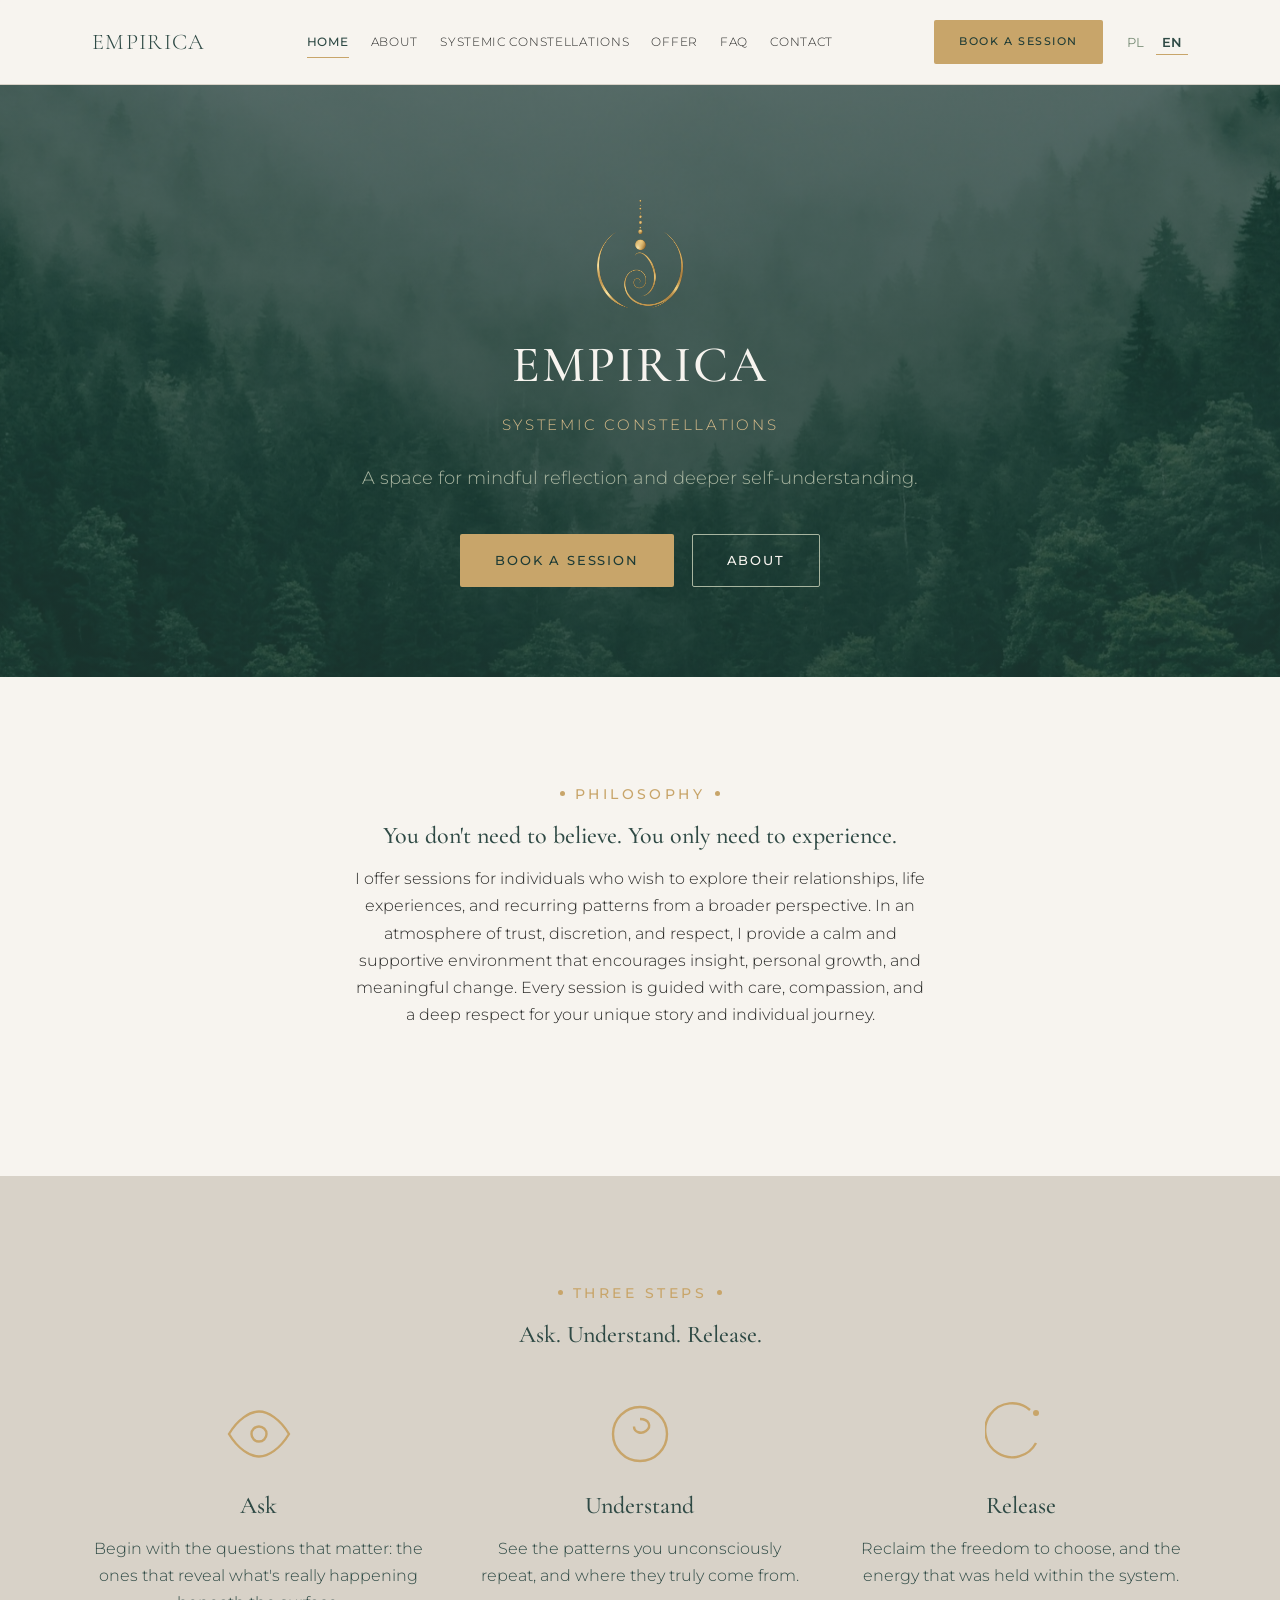
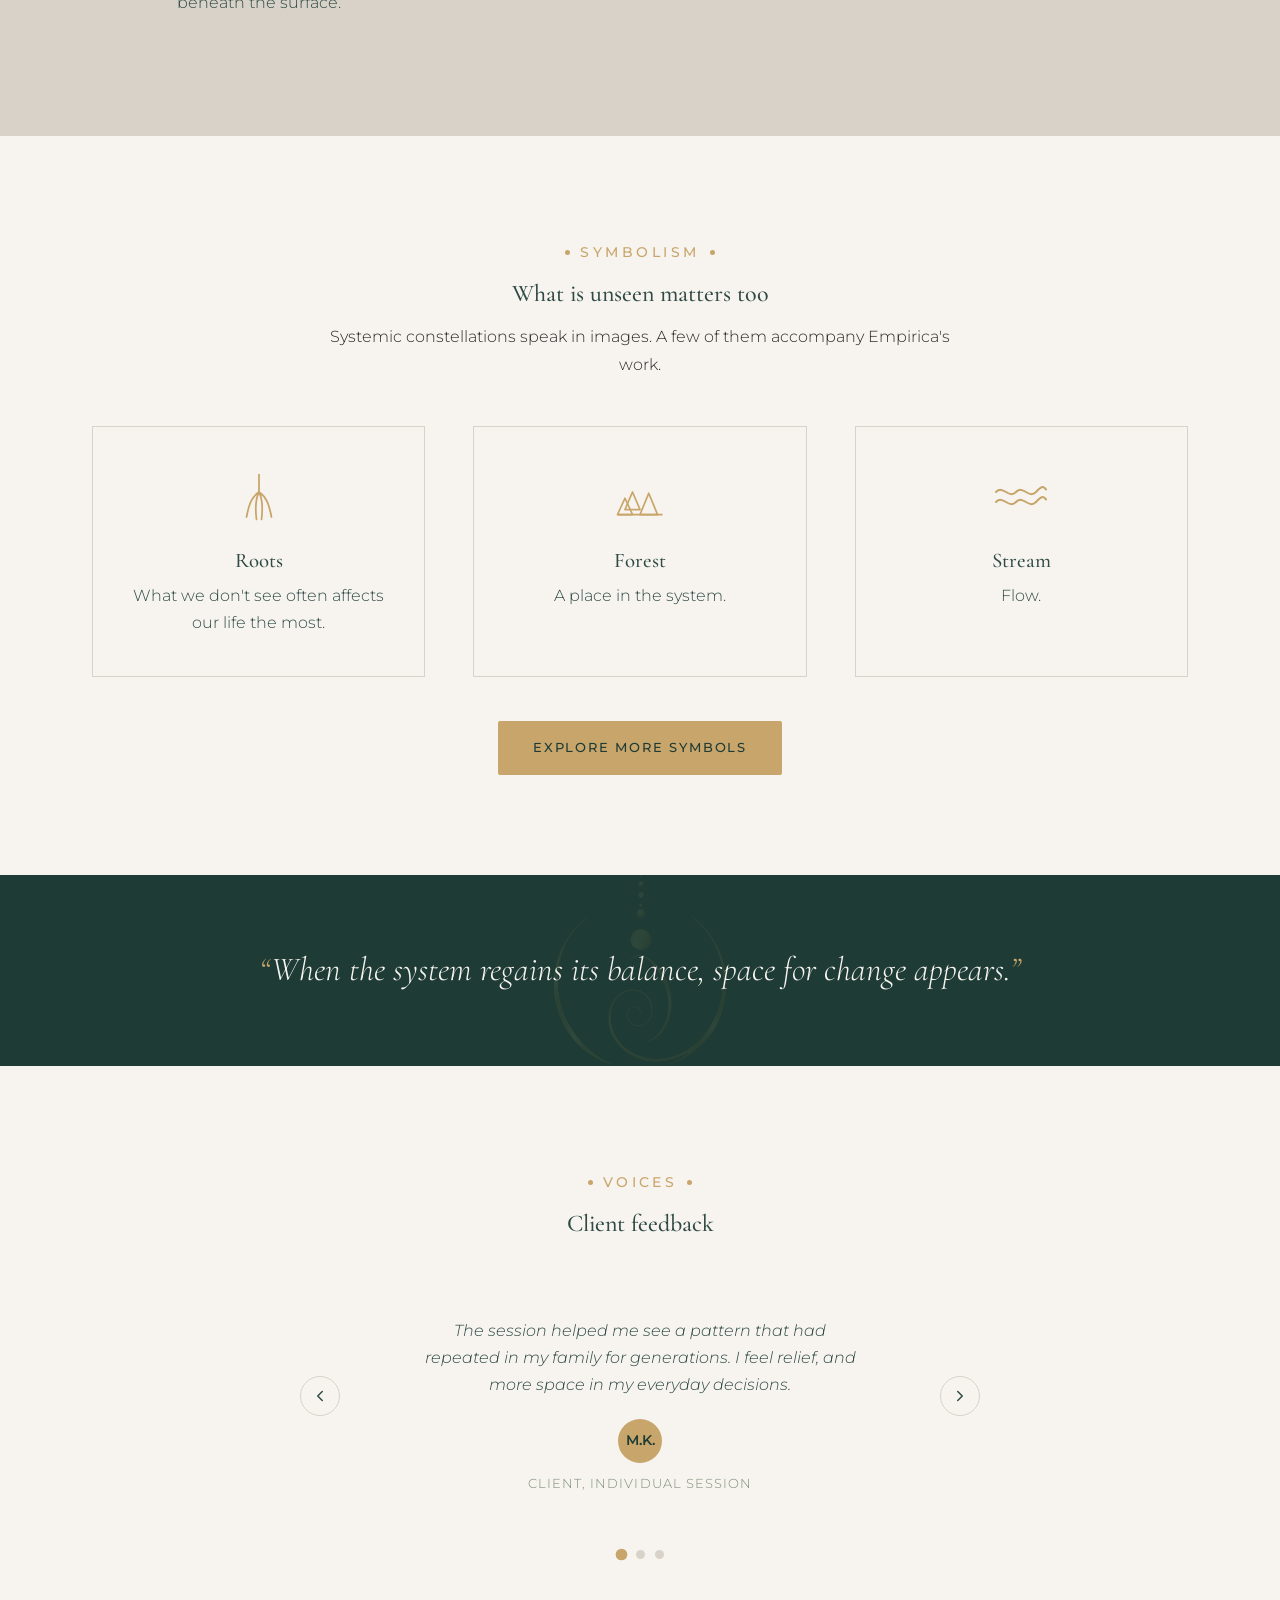
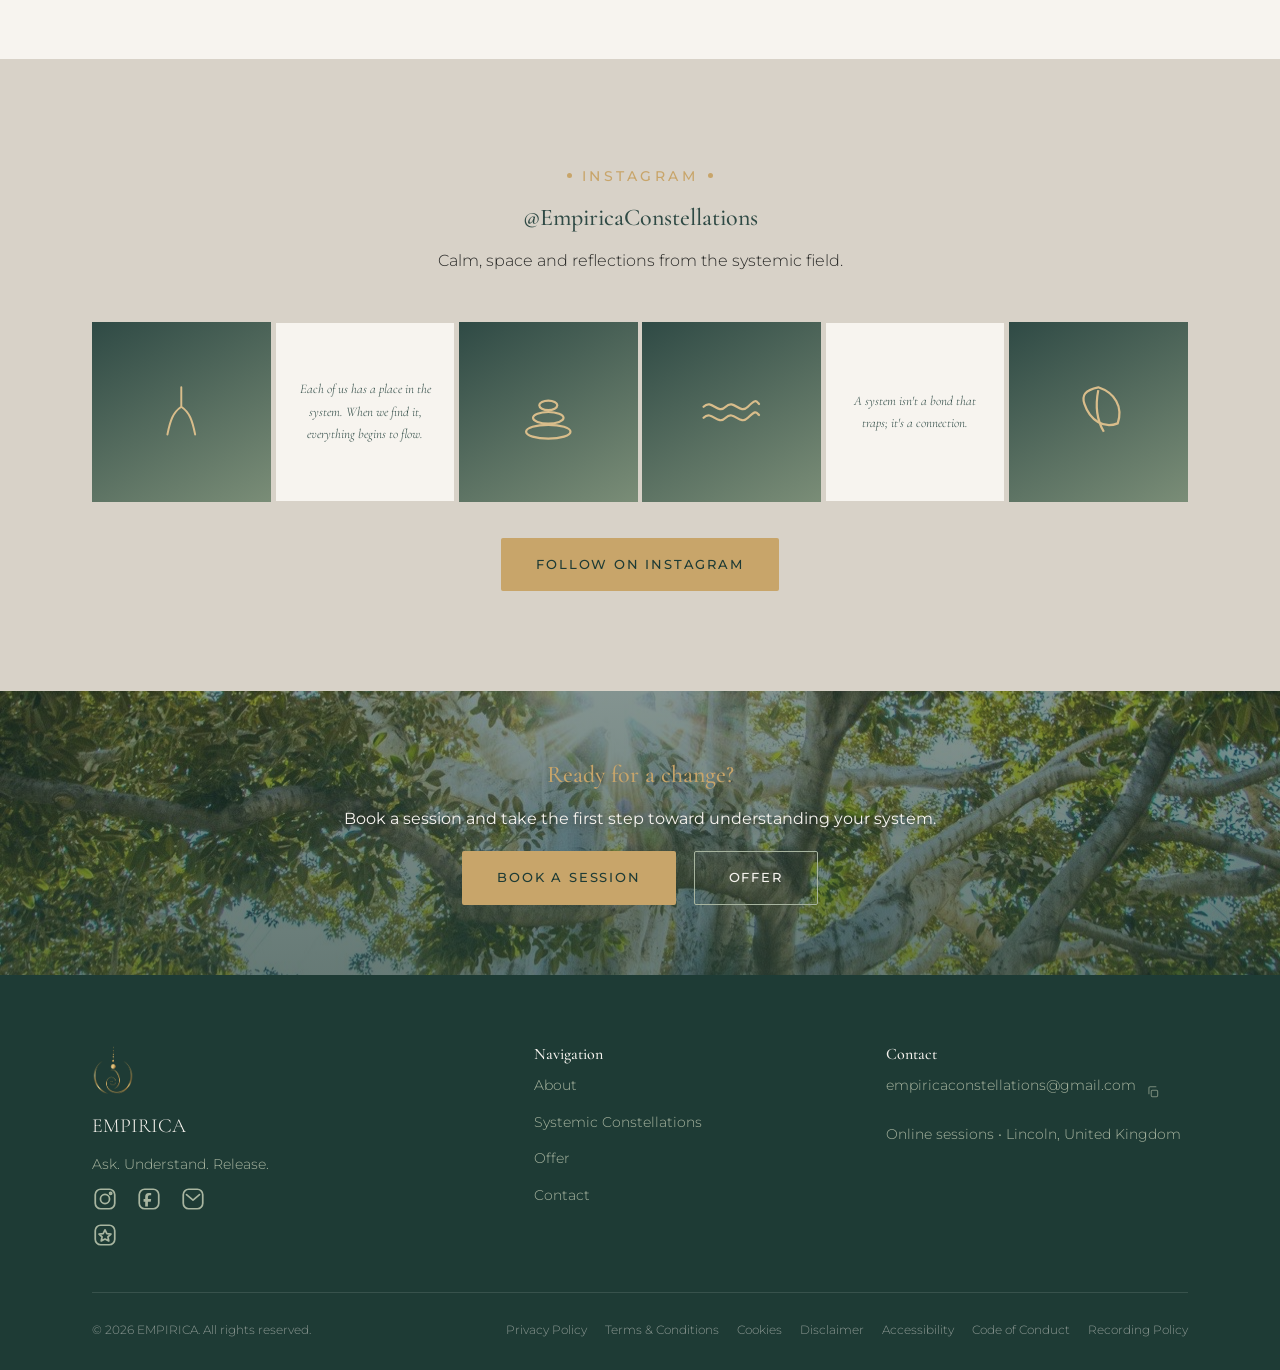
==== commit e3f56d96: "Add Trustpilot icon, rewrite Offer page with full copy and pricing Adds a Trustpilot icon in its own" ====
--- a/index.html
+++ b/index.html
@@ -233,6 +233,9 @@
           <a href="https://facebook.com/EmpiricaConstellations" target="_blank" rel="noopener" aria-label="Facebook"><svg viewBox="0 0 24 24" fill="none" stroke="currentColor" stroke-width="1.6"><rect x="3" y="3" width="18" height="18" rx="5"/><path d="M14 8.5h-1.5a1.5 1.5 0 0 0-1.5 1.5v2h3l-.4 2.5H11V19h-2.5v-4.5H7v-2.5h1.5V9.8A3.3 3.3 0 0 1 11.9 6.5H14z" fill="currentColor" stroke="none"/></svg></a>
           <a href="kontakt.html" aria-label="Email"><svg viewBox="0 0 24 24" fill="none" stroke="currentColor" stroke-width="1.6"><rect x="3" y="3" width="18" height="18" rx="5"/><path d="M6 8l6 5 6-5" stroke-linecap="round" stroke-linejoin="round"/></svg></a>
         </div>
+        <div class="social-row trustpilot-row" aria-label="Trustpilot">
+          <a href="https://www.trustpilot.com/review/empirica-constellations.com" target="_blank" rel="noopener" aria-label="Trustpilot"><svg viewBox="0 0 24 24" fill="none" stroke="currentColor" stroke-width="1.6"><rect x="3" y="3" width="18" height="18" rx="5"/><path d="M12 7.2l1.7 3.5 3.8.4-2.8 2.6.8 3.8L12 15.7l-3.5 1.8.8-3.8-2.8-2.6 3.8-.4z" stroke-linejoin="round"/></svg></a>
+        </div>
       </div>
       <div class="footer-col">
         <h4 data-i18n="footer.navTitle">Nawigacja</h4>
--- a/css/style.css
+++ b/css/style.css
@@ -641,6 +641,12 @@
 }
 .offer-list li:last-child { border-bottom: none; }
 .offer-list li svg { width: 16px; height: 16px; flex-shrink: 0; margin-top: 4px; color: var(--gold); }
+.pricing-grid { display: grid; grid-template-columns: 1fr 1fr; gap: 32px; }
+.pricing-grid .offer-card { padding: 36px; }
+.pricing-grid .offer-card h3 { font-size: 1.3rem; margin: 0 0 .3em; }
+.pricing-grid .offer-card .price { font-size: 1.8rem; margin: 0 0 .5em; }
+.pricing-grid .offer-card p:not(.price) { font-size: .92rem; color: var(--charcoal); opacity: .85; }
+@media (max-width: 760px) { .pricing-grid { grid-template-columns: 1fr; } }
 
 /* Tile grid (help topics, credentials, etc.) */
 .tile-grid {
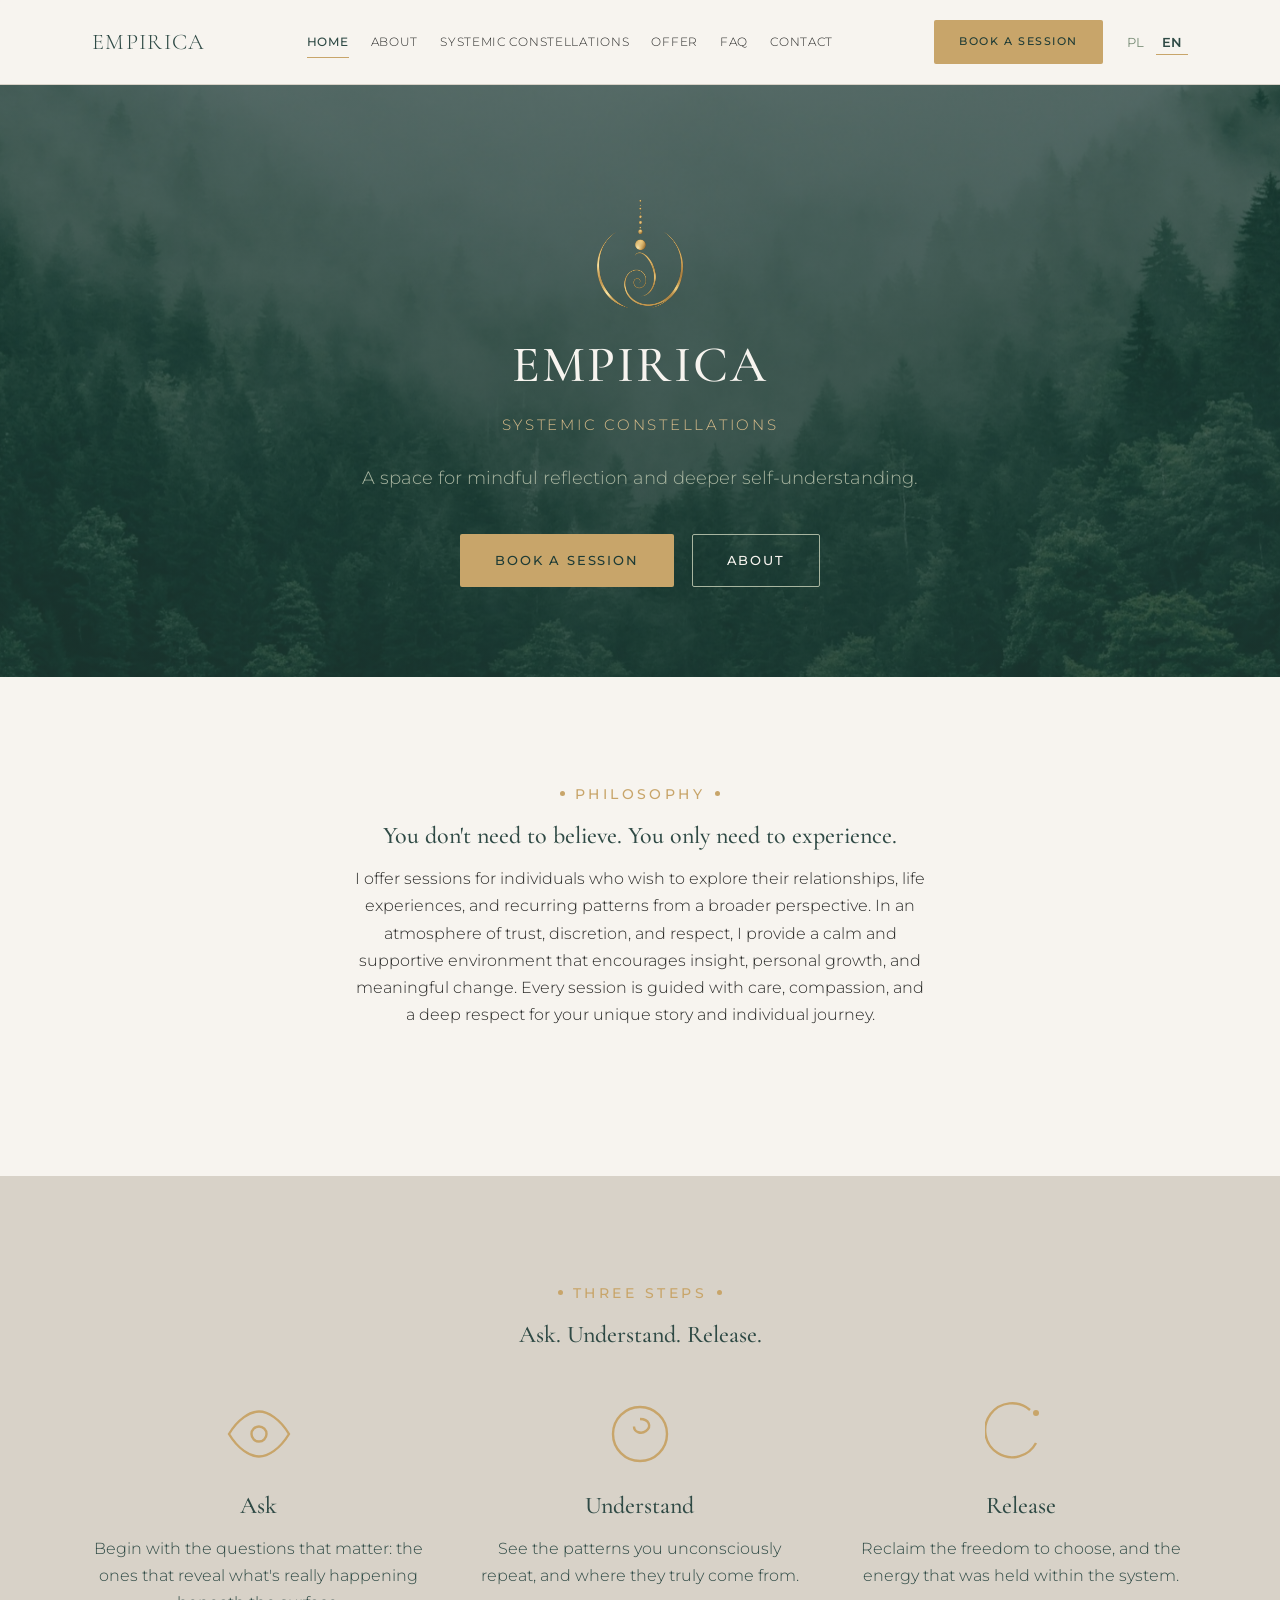
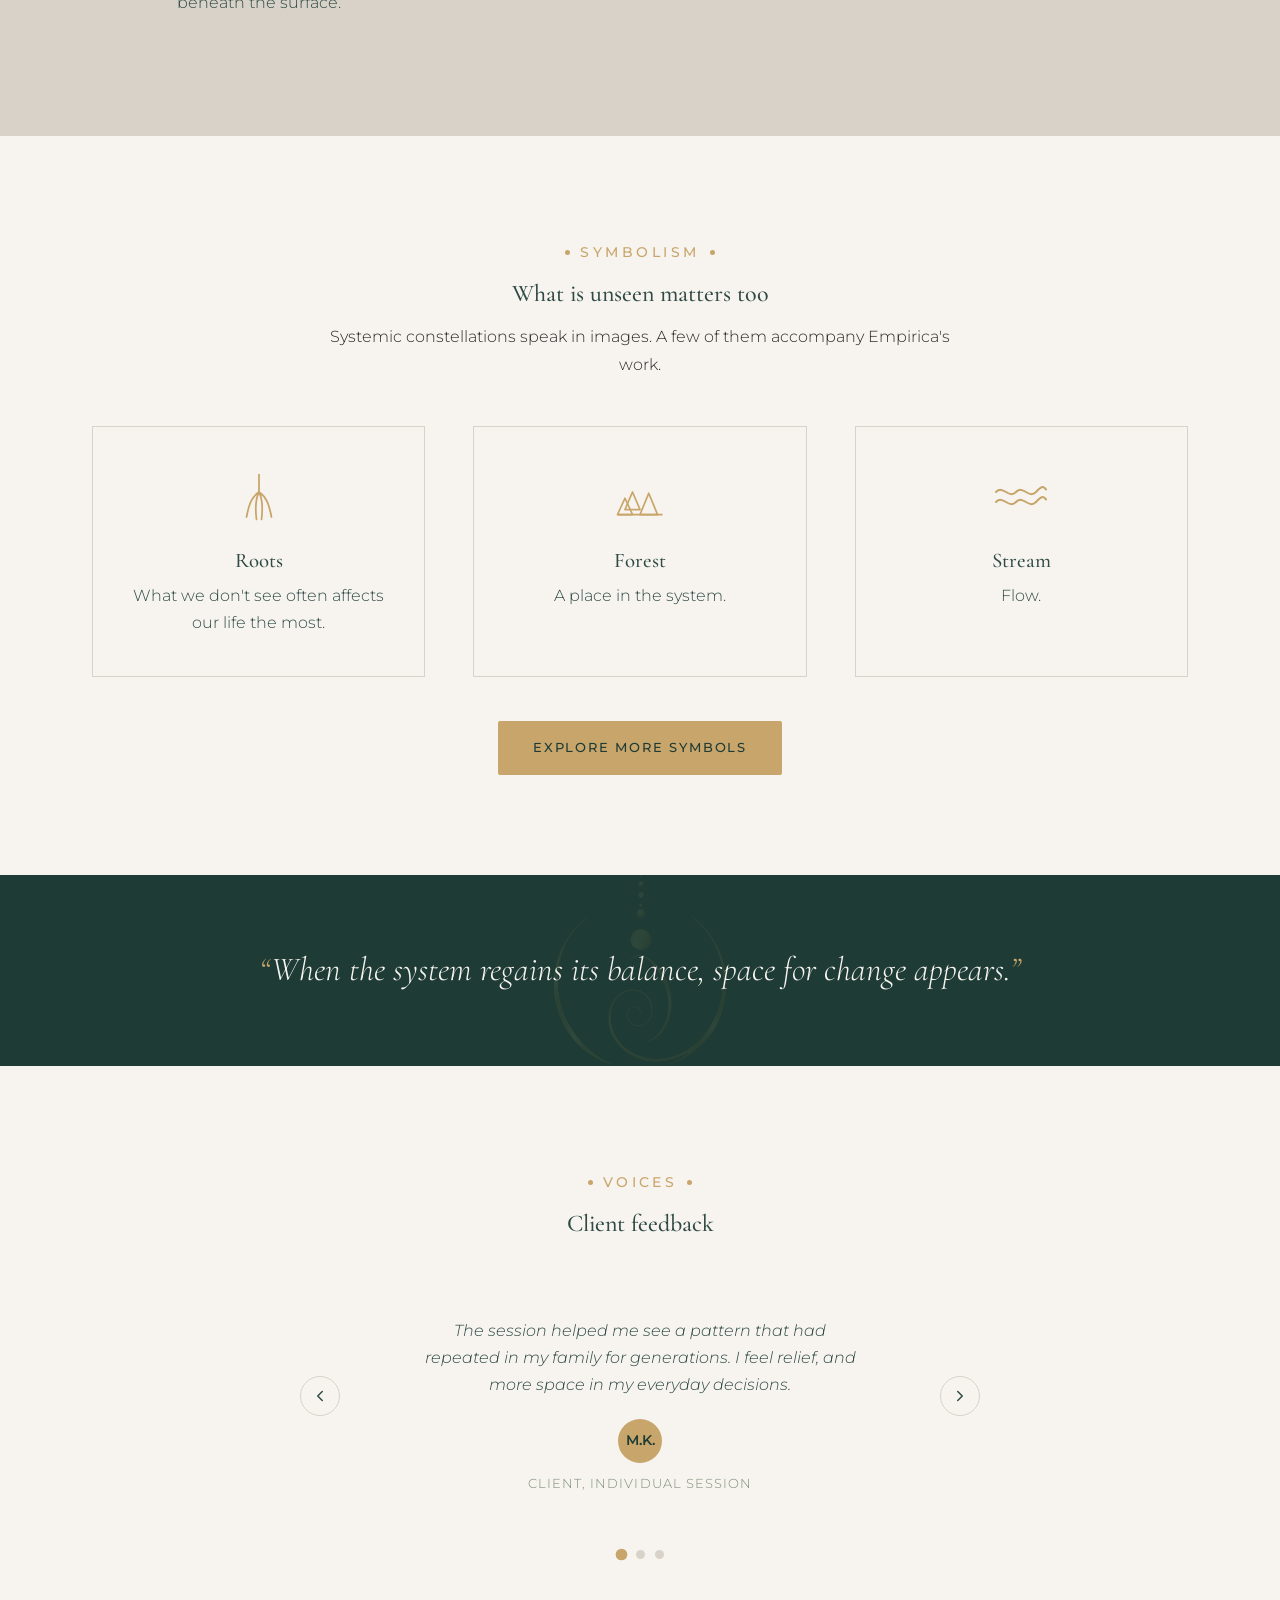
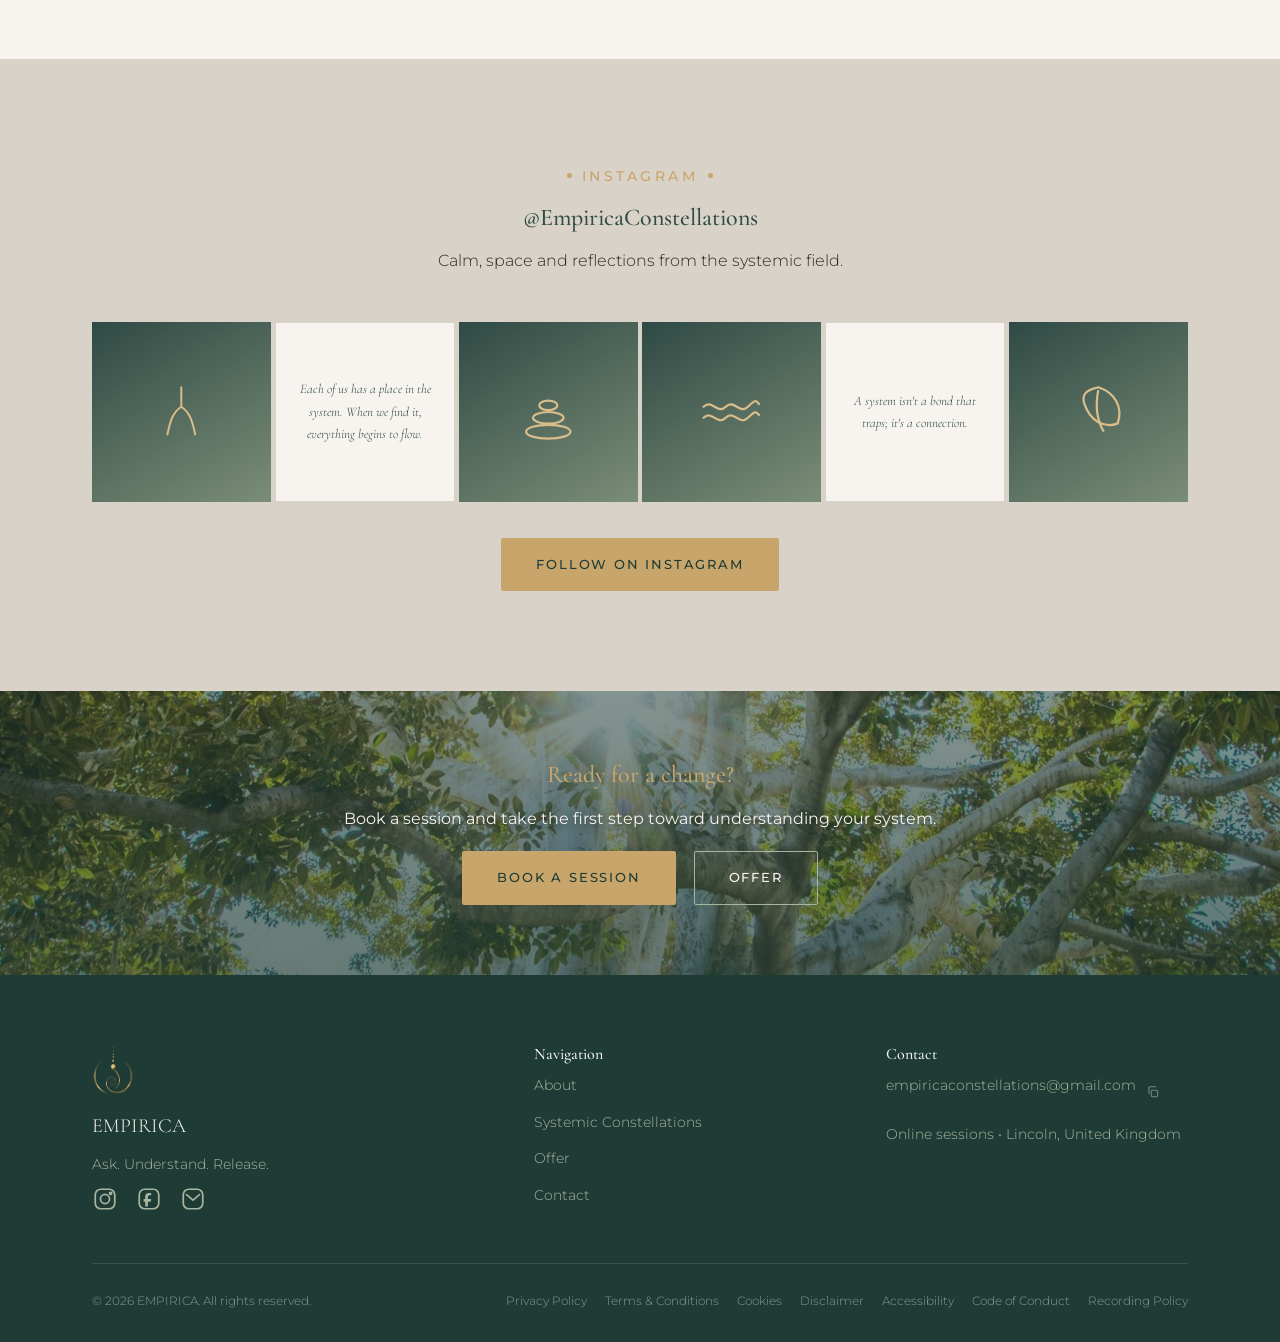
==== commit 41778cdd: "Convert PL pricing to PLN, remove Trustpilot icon Polish investment section now shows prices in złot" ====
--- a/index.html
+++ b/index.html
@@ -233,9 +233,6 @@
           <a href="https://facebook.com/EmpiricaConstellations" target="_blank" rel="noopener" aria-label="Facebook"><svg viewBox="0 0 24 24" fill="none" stroke="currentColor" stroke-width="1.6"><rect x="3" y="3" width="18" height="18" rx="5"/><path d="M14 8.5h-1.5a1.5 1.5 0 0 0-1.5 1.5v2h3l-.4 2.5H11V19h-2.5v-4.5H7v-2.5h1.5V9.8A3.3 3.3 0 0 1 11.9 6.5H14z" fill="currentColor" stroke="none"/></svg></a>
           <a href="kontakt.html" aria-label="Email"><svg viewBox="0 0 24 24" fill="none" stroke="currentColor" stroke-width="1.6"><rect x="3" y="3" width="18" height="18" rx="5"/><path d="M6 8l6 5 6-5" stroke-linecap="round" stroke-linejoin="round"/></svg></a>
         </div>
-        <div class="social-row trustpilot-row" aria-label="Trustpilot">
-          <a href="https://www.trustpilot.com/review/empirica-constellations.com" target="_blank" rel="noopener" aria-label="Trustpilot"><svg viewBox="0 0 24 24" fill="none" stroke="currentColor" stroke-width="1.6"><rect x="3" y="3" width="18" height="18" rx="5"/><path d="M12 7.2l1.7 3.5 3.8.4-2.8 2.6.8 3.8L12 15.7l-3.5 1.8.8-3.8-2.8-2.6 3.8-.4z" stroke-linejoin="round"/></svg></a>
-        </div>
       </div>
       <div class="footer-col">
         <h4 data-i18n="footer.navTitle">Nawigacja</h4>
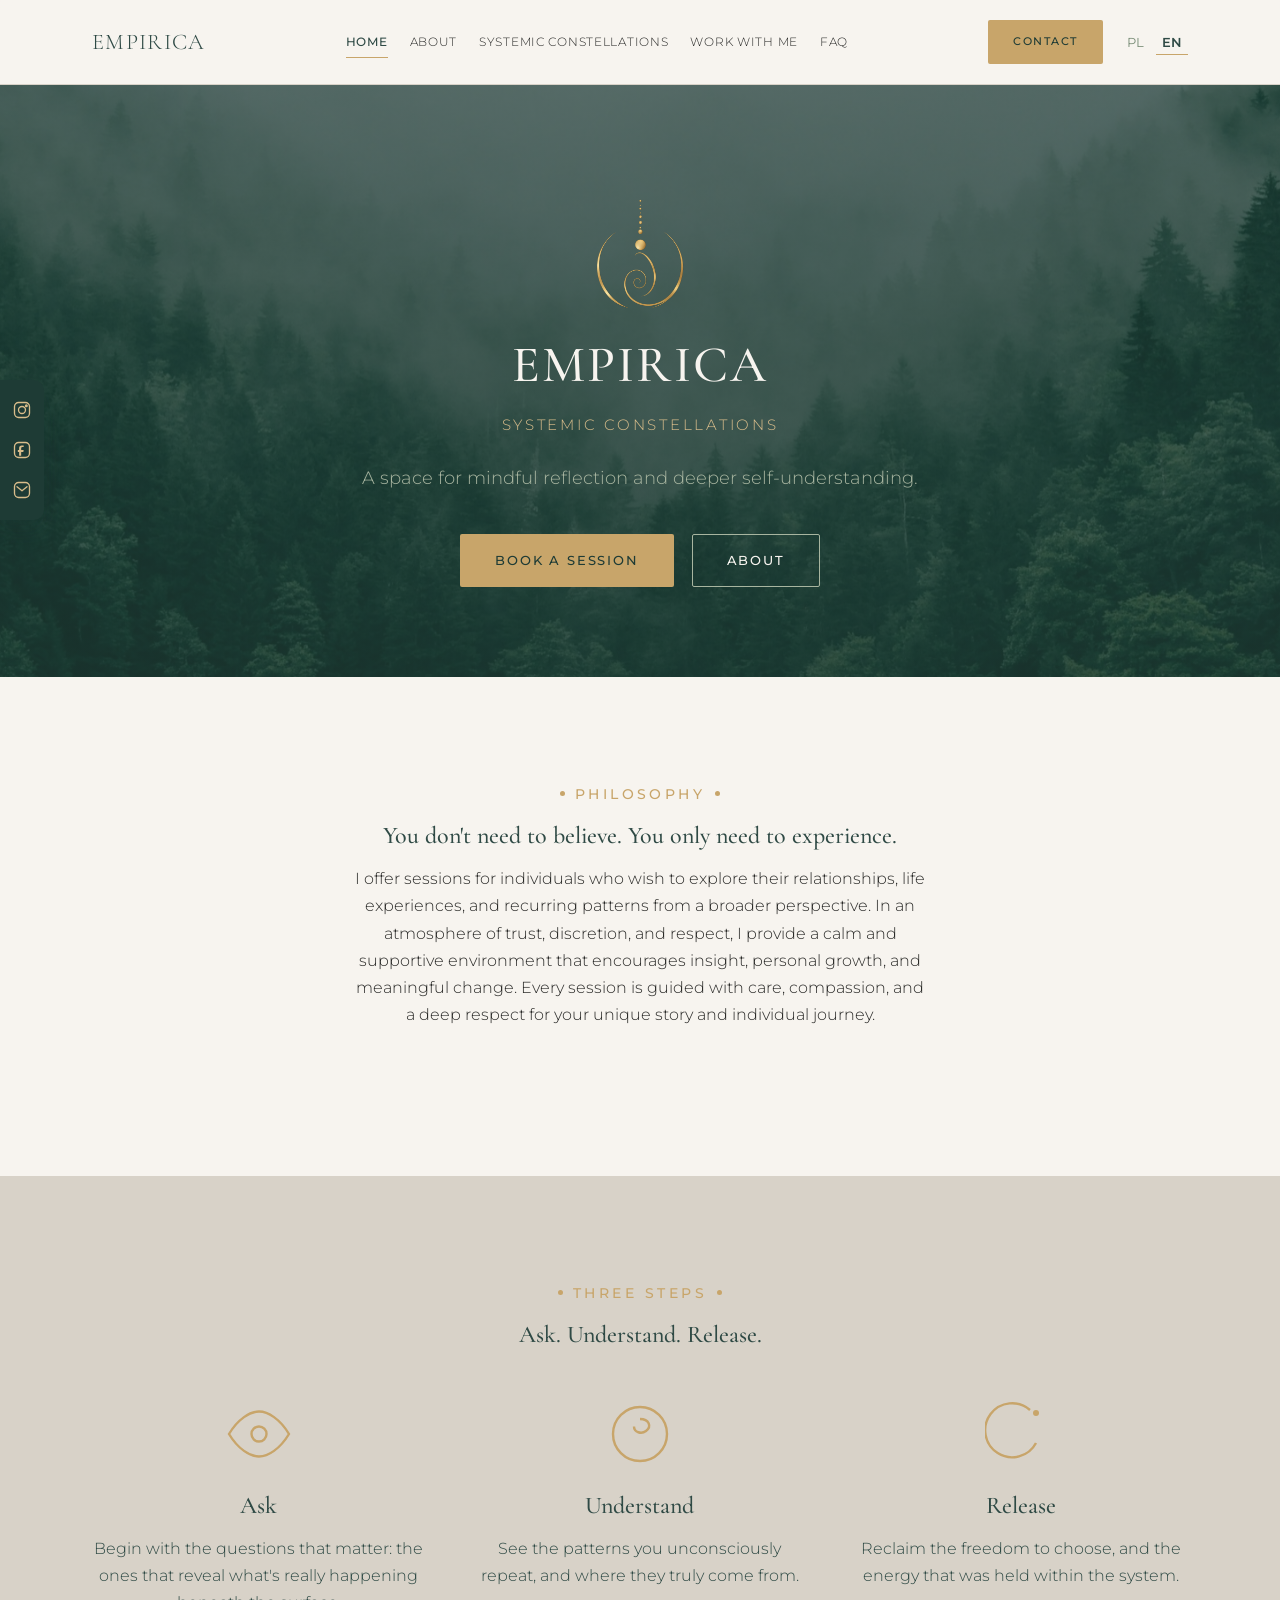
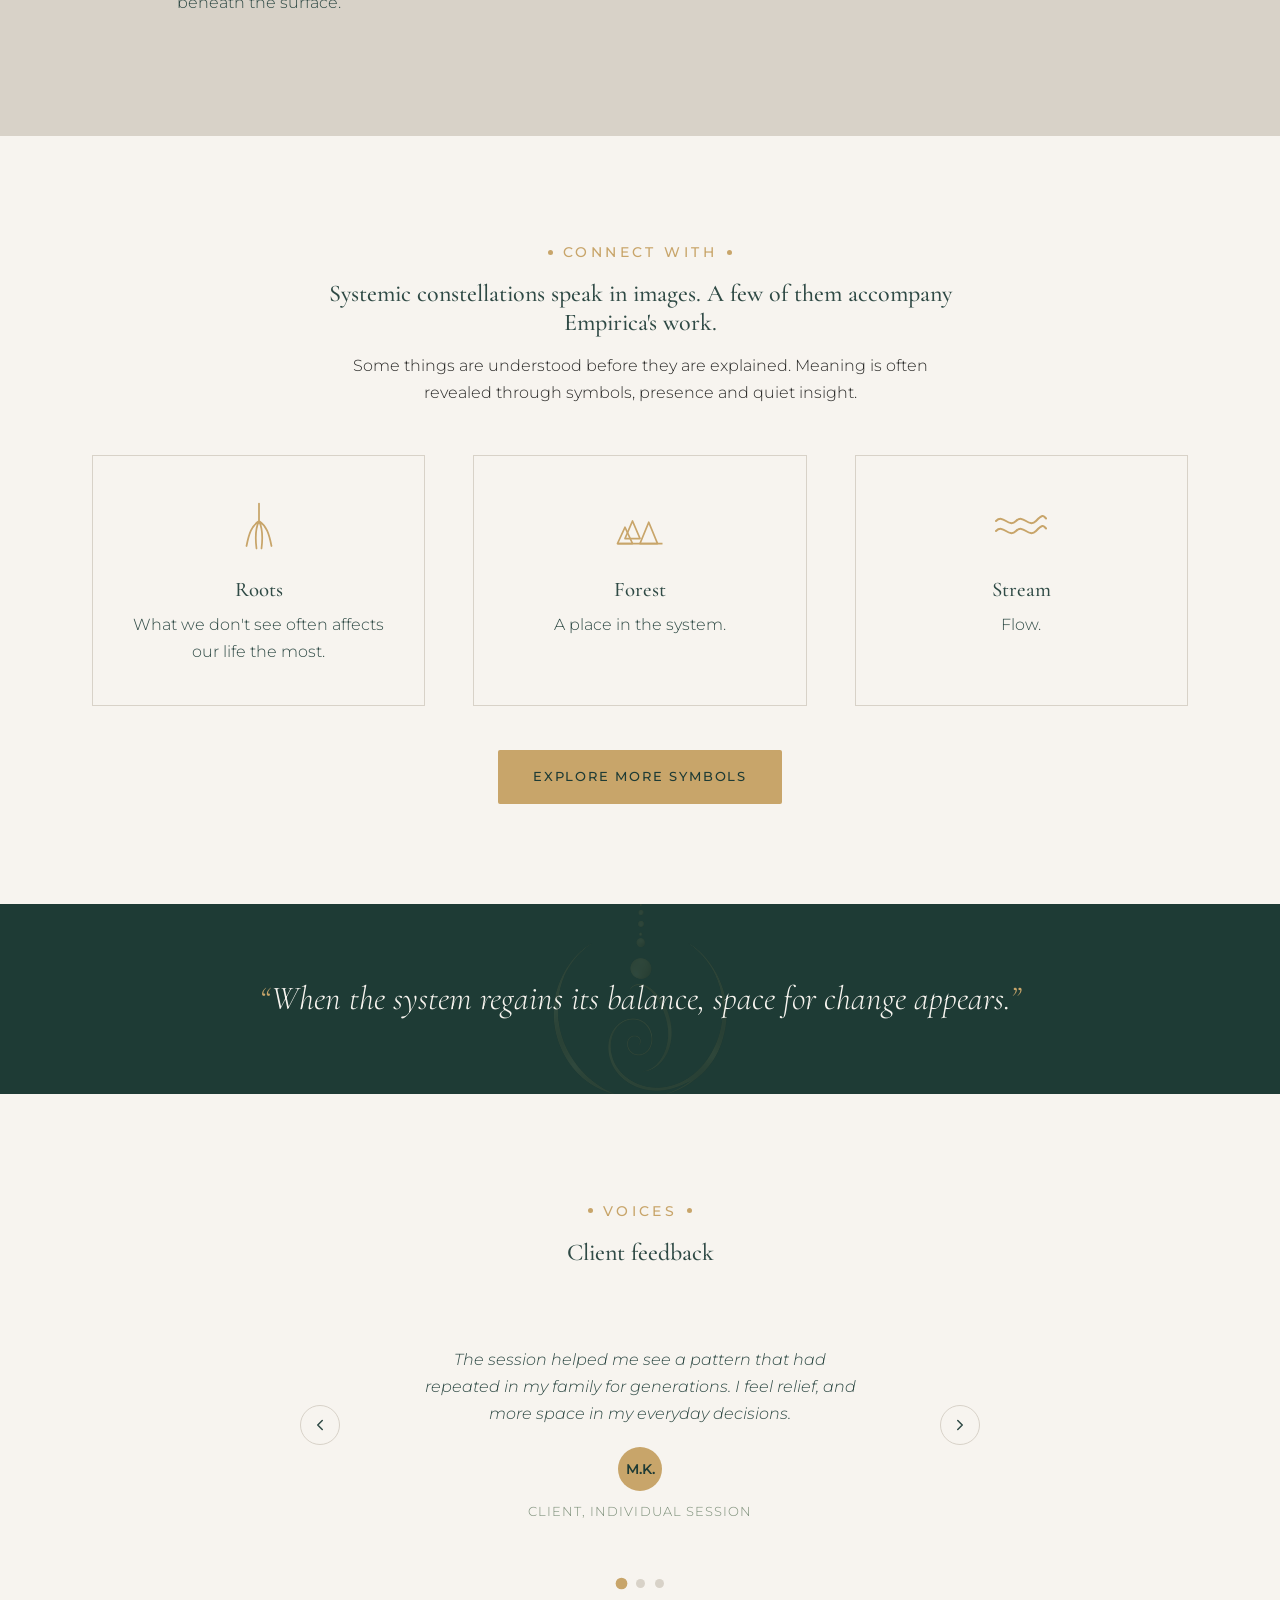
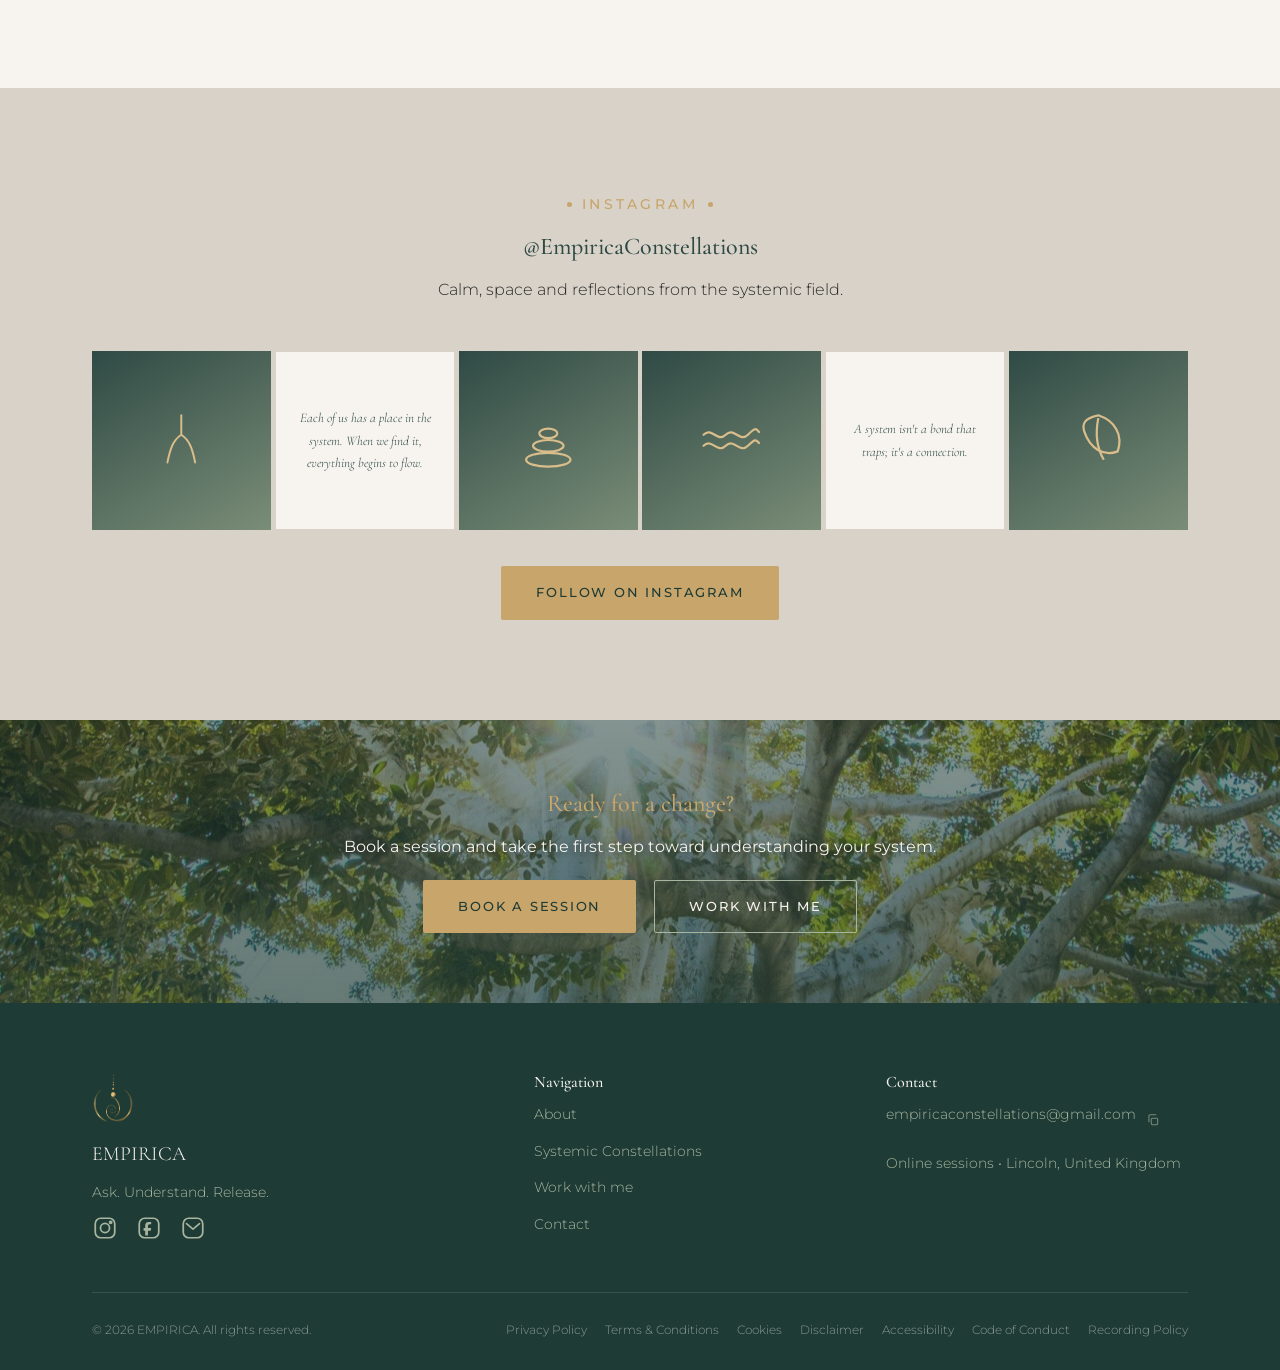
==== commit 8c1c2f6a: "Update About bio, credentials, nav labels and Symbolism copy - About page: replace bio with Beata's " ====
--- a/index.html
+++ b/index.html
@@ -22,12 +22,11 @@
       <a href="index.html" data-i18n="nav.home" aria-current="page">Strona główna</a>
       <a href="o-mnie.html" data-i18n="nav.about">O mnie</a>
       <a href="ustawienia-systemowe.html" data-i18n="nav.constellations">Ustawienia systemowe</a>
-      <a href="oferta.html" data-i18n="nav.offer">Oferta</a>
+      <a href="oferta.html" data-i18n="nav.offer">Pracuj ze mną</a>
       <a href="faq.html" data-i18n="nav.faq">FAQ</a>
-      <a href="kontakt.html" data-i18n="nav.contact">Kontakt</a>
     </nav>
     <div class="nav-right">
-      <a href="kontakt.html" class="btn btn-gold" data-i18n="nav.cta">Umów sesję</a>
+      <a href="kontakt.html" class="btn btn-gold" data-i18n="nav.contactCta">Kontakt</a>
       <div class="lang-switch" role="group" aria-label="Język / Language">
         <button type="button" data-lang="pl">PL</button>
         <button type="button" data-lang="en">EN</button>
@@ -98,9 +97,9 @@
   <section class="section-center">
     <div class="container">
       <div class="lede-block">
-        <span class="eyebrow" data-i18n="home.reflections.eyebrow">Symbolika</span>
-        <h2 data-i18n="home.reflections.title">To, co niewidoczne, również ma znaczenie</h2>
-        <p data-i18n="home.reflections.lede">Ustawienia systemowe mówią językiem obrazów. Kilka z nich towarzyszy pracy Empirica.</p>
+        <span class="eyebrow" data-i18n="home.reflections.eyebrow">Połącz się z</span>
+        <h2 data-i18n="home.reflections.title">Ustawienia systemowe mówią językiem obrazów. Kilka z nich towarzyszy pracy Empirica.</h2>
+        <p data-i18n="home.reflections.lede">Niektóre rzeczy rozumiemy, zanim zostaną wyjaśnione. Znaczenie często ujawnia się poprzez symbole, obecność i ciche zrozumienie.</p>
       </div>
       <div class="grid-3">
         <div class="metaphor-card">
@@ -212,7 +211,7 @@
       <p data-i18n="home.ctaBanner.body">Umów sesję i zrób pierwszy krok w stronę zrozumienia swojego systemu.</p>
       <div class="hero-actions">
         <a href="kontakt.html" class="btn btn-gold" data-i18n="home.ctaBanner.cta">Umów sesję</a>
-        <a href="oferta.html" class="btn btn-outline" data-i18n="nav.offer">Oferta</a>
+        <a href="oferta.html" class="btn btn-outline" data-i18n="nav.offer">Pracuj ze mną</a>
       </div>
     </div>
   </section>
@@ -238,7 +237,7 @@
         <h4 data-i18n="footer.navTitle">Nawigacja</h4>
         <a href="o-mnie.html" data-i18n="nav.about">O mnie</a>
         <a href="ustawienia-systemowe.html" data-i18n="nav.constellations">Ustawienia systemowe</a>
-        <a href="oferta.html" data-i18n="nav.offer">Oferta</a>
+        <a href="oferta.html" data-i18n="nav.offer">Pracuj ze mną</a>
         <a href="kontakt.html" data-i18n="nav.contact">Kontakt</a>
       </div>
       <div class="footer-col">
--- a/css/style.css
+++ b/css/style.css
@@ -641,12 +641,59 @@
 }
 .offer-list li:last-child { border-bottom: none; }
 .offer-list li svg { width: 16px; height: 16px; flex-shrink: 0; margin-top: 4px; color: var(--gold); }
-.pricing-grid { display: grid; grid-template-columns: 1fr 1fr; gap: 32px; }
-.pricing-grid .offer-card { padding: 36px; }
-.pricing-grid .offer-card h3 { font-size: 1.3rem; margin: 0 0 .3em; }
-.pricing-grid .offer-card .price { font-size: 1.8rem; margin: 0 0 .5em; }
-.pricing-grid .offer-card p:not(.price) { font-size: .92rem; color: var(--charcoal); opacity: .85; }
-@media (max-width: 760px) { .pricing-grid { grid-template-columns: 1fr; } }
+/* Offer tabs (interactive service selector) */
+.offer-tabs-nav {
+  display: flex;
+  flex-wrap: wrap;
+  justify-content: center;
+  gap: 14px;
+  margin-bottom: 56px;
+  position: sticky;
+  top: var(--nav-height);
+  z-index: 80;
+  background: var(--ivory);
+  padding: 18px 0;
+}
+.offer-tab-btn {
+  padding: 14px 28px;
+  border-radius: 30px;
+  border: 1px solid var(--stone);
+  background: var(--ivory);
+  font-family: var(--font-sans);
+  font-size: .8rem;
+  font-weight: 500;
+  letter-spacing: .08em;
+  text-transform: uppercase;
+  color: var(--eucalyptus-deep);
+  cursor: pointer;
+  transition: background .25s ease, color .25s ease, border-color .25s ease;
+}
+.offer-tab-btn:hover { border-color: var(--gold); }
+.offer-tab-btn.is-active { background: var(--gold); border-color: var(--gold); color: var(--eucalyptus-dark); }
+.offer-tab-panel { display: none; }
+.offer-tab-panel.is-active { display: grid; grid-template-columns: 340px 1fr; gap: 56px; align-items: start; }
+.offer-tab-media { display: flex; flex-direction: column; gap: 24px; }
+.offer-tab-price {
+  background: var(--ivory);
+  border: 1px solid var(--stone);
+  padding: 28px;
+}
+.offer-tab-price .price {
+  font-family: var(--font-serif);
+  font-size: 1.6rem;
+  color: var(--gold);
+  margin: 0 0 .3em;
+}
+.offer-tab-price p:not(.price) { font-size: .88rem; color: var(--charcoal); opacity: .85; margin: 0; }
+@media (max-width: 860px) {
+  .offer-tab-panel.is-active { grid-template-columns: 1fr; }
+  .offer-tab-media { flex-direction: row; }
+  .offer-tab-media .art-frame { flex: 1; }
+  .offer-tab-price { flex: 1; }
+}
+@media (max-width: 560px) {
+  .offer-tab-media { flex-direction: column; }
+}
 
 /* Tile grid (help topics, credentials, etc.) */
 .tile-grid {
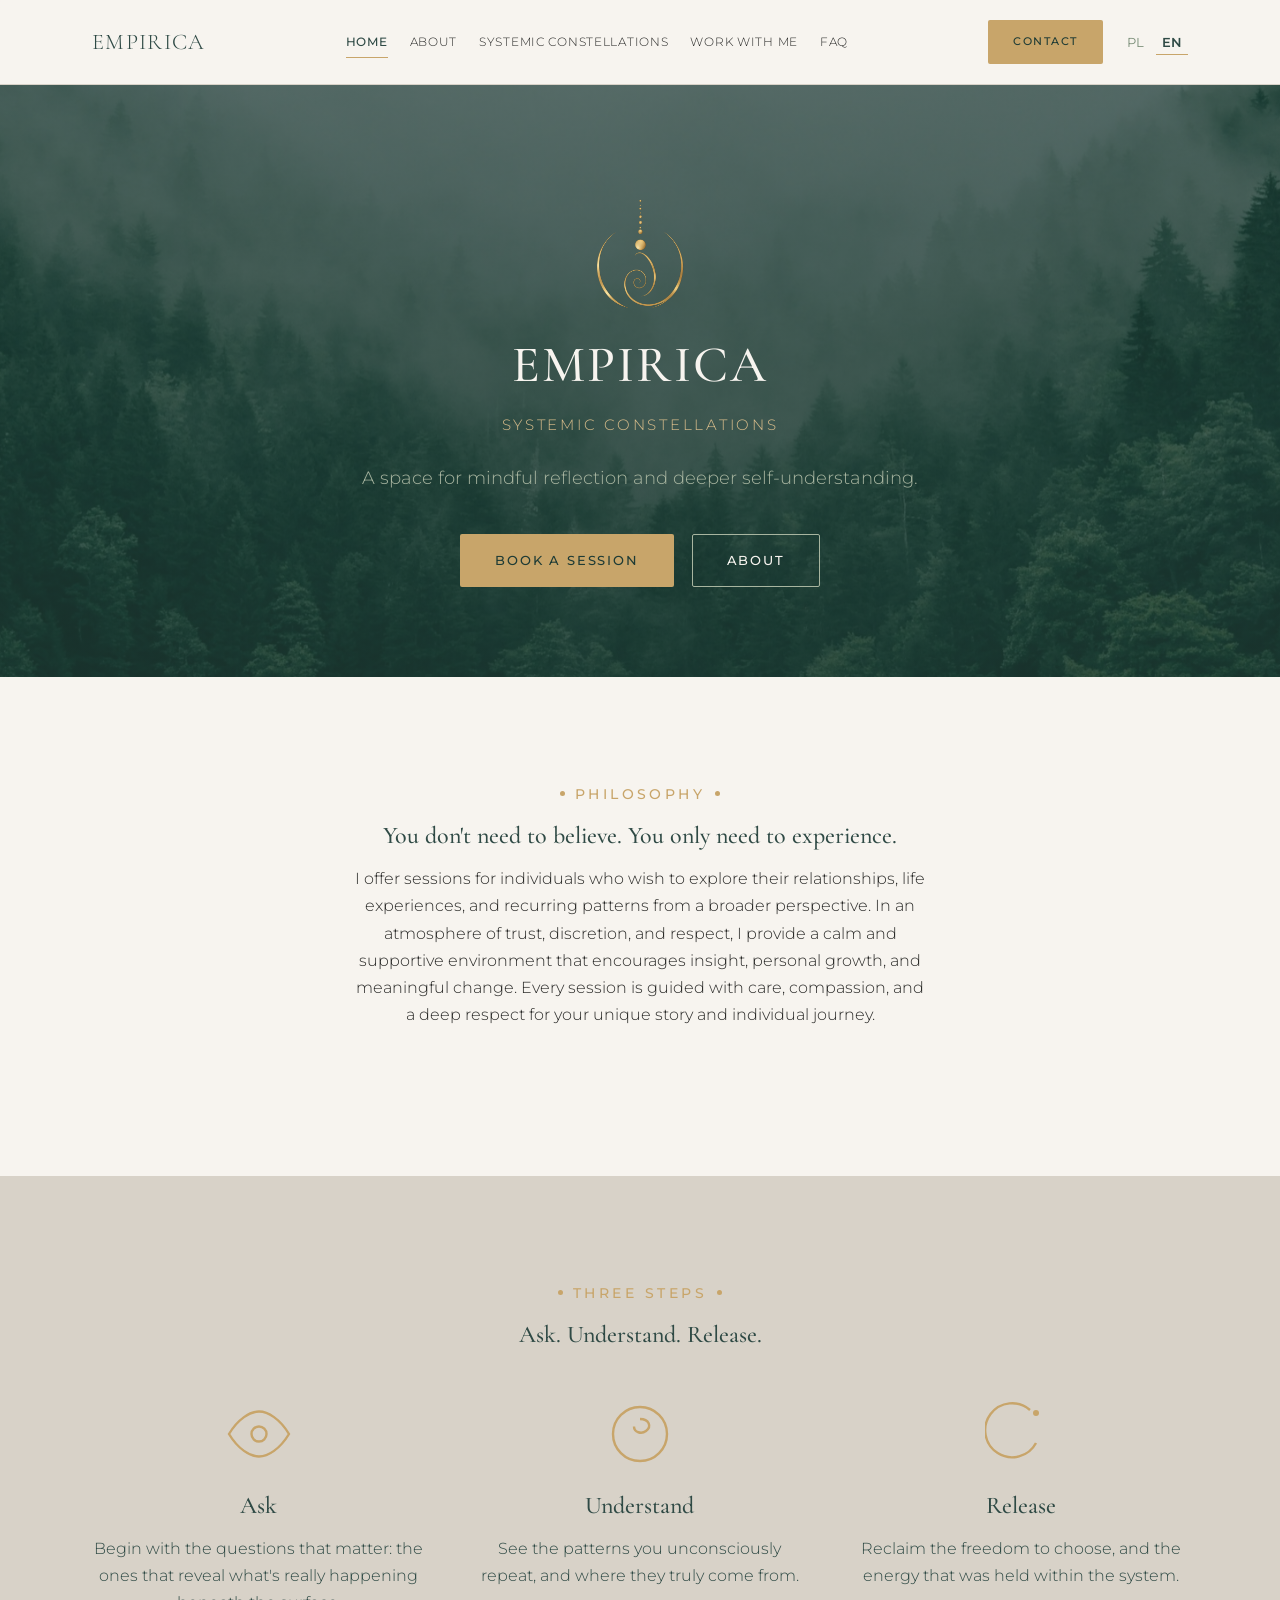
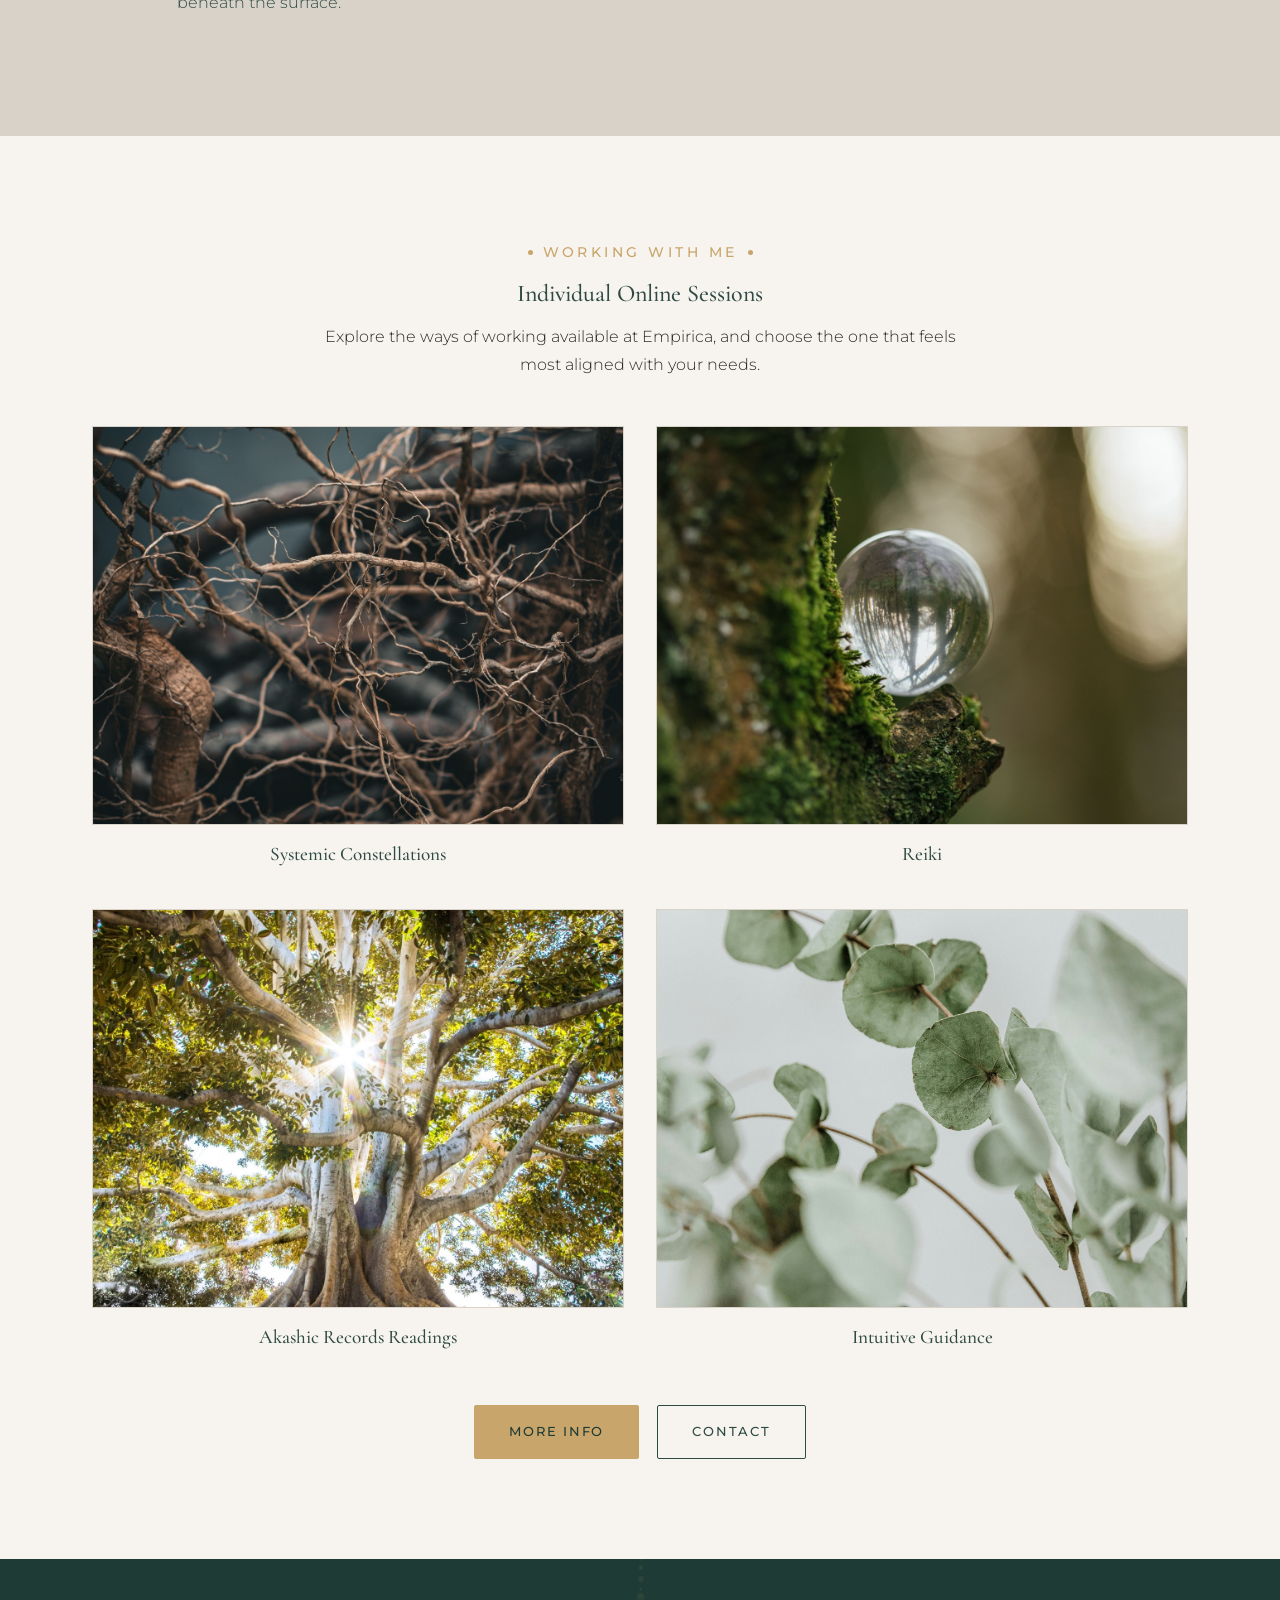
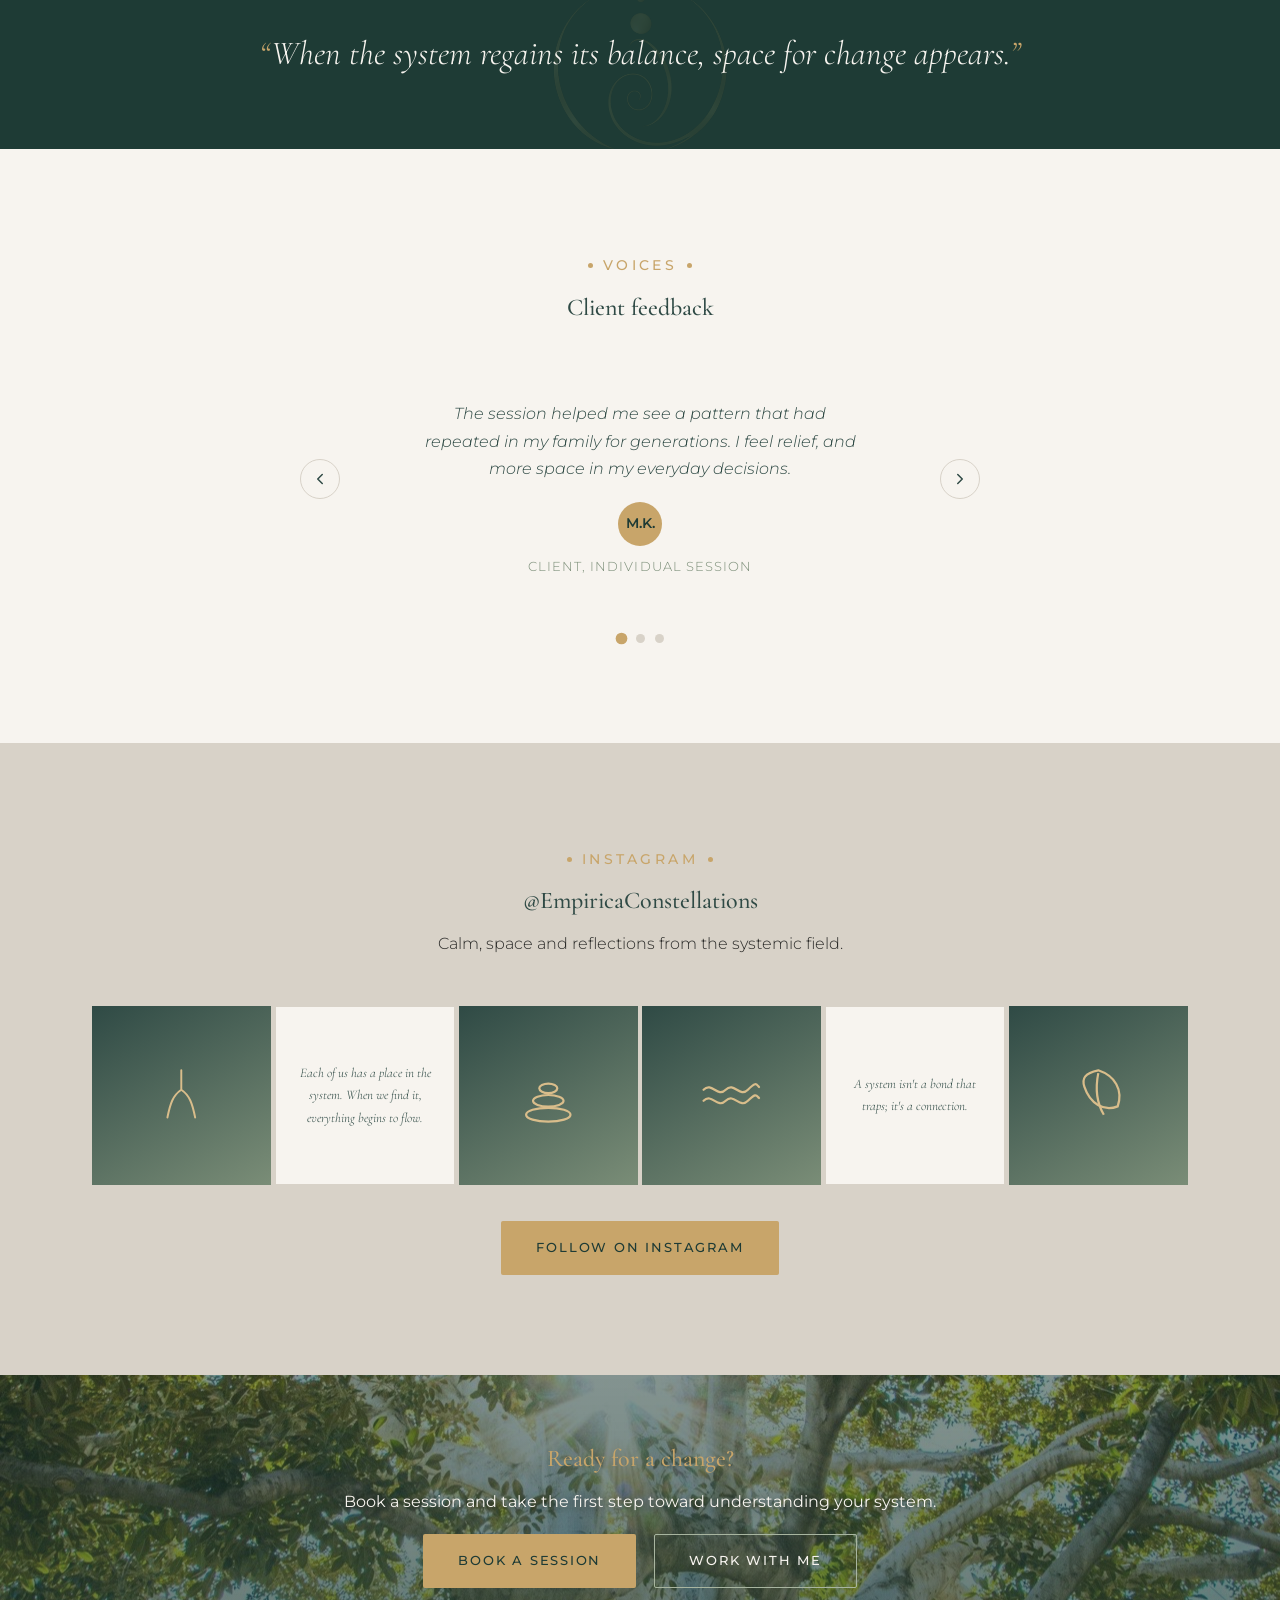
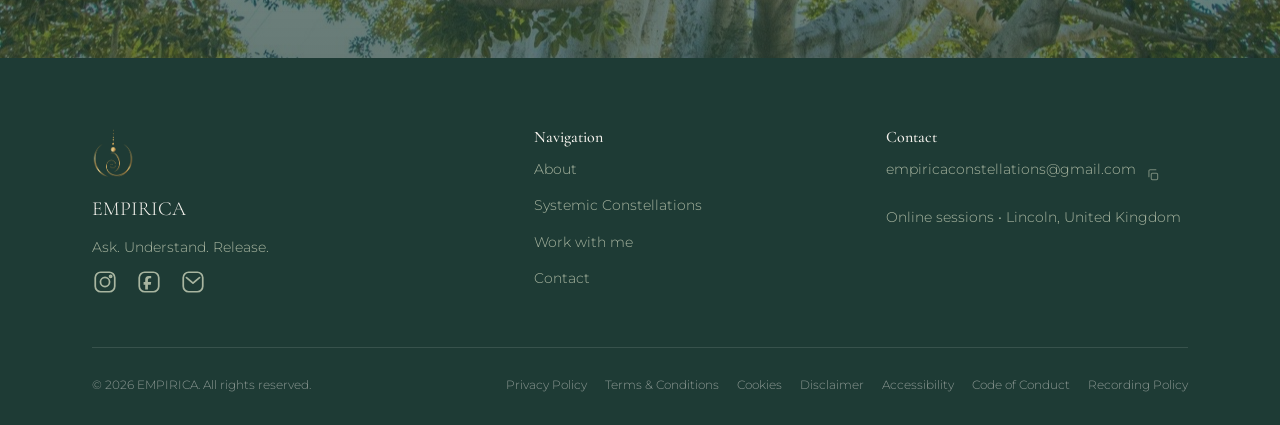
==== commit 68c106d7: "Replace Home page Symbolism section with a services preview grid Swap the "Connect with" symbolism c" ====
--- a/index.html
+++ b/index.html
@@ -97,29 +97,39 @@
   <section class="section-center">
     <div class="container">
       <div class="lede-block">
-        <span class="eyebrow" data-i18n="home.reflections.eyebrow">Połącz się z</span>
-        <h2 data-i18n="home.reflections.title">Ustawienia systemowe mówią językiem obrazów. Kilka z nich towarzyszy pracy Empirica.</h2>
-        <p data-i18n="home.reflections.lede">Niektóre rzeczy rozumiemy, zanim zostaną wyjaśnione. Znaczenie często ujawnia się poprzez symbole, obecność i ciche zrozumienie.</p>
-      </div>
-      <div class="grid-3">
-        <div class="metaphor-card">
-          <svg class="icon" viewBox="0 0 48 48" fill="none" stroke="currentColor" stroke-width="1.4" stroke-linecap="round"><path d="M24 6v14M24 20c-6 4-8 10-10 20M24 20c6 4 8 10 10 20M24 20c-3 6-3 14-2 22M24 20c3 6 3 14 2 22"/></svg>
-          <h4 data-i18n="home.reflections.card1.title">Korzenie</h4>
-          <p data-i18n="home.reflections.card1.body">To, czego nie widzimy, często wpływa na nasze życie najbardziej.</p>
-        </div>
-        <div class="metaphor-card">
-          <svg class="icon" viewBox="0 0 48 48" fill="none" stroke="currentColor" stroke-width="1.4" stroke-linejoin="round"><path d="M12 34l6-14 6 14z"/><path d="M24 38l7-17 7 17z"/><path d="M6 38l6-13 6 13z"/><line x1="6" y1="38" x2="42" y2="38"/></svg>
-          <h4 data-i18n="home.reflections.card2.title">Las</h4>
-          <p data-i18n="home.reflections.card2.body">Miejsce w systemie.</p>
-        </div>
-        <div class="metaphor-card">
-          <svg class="icon" viewBox="0 0 48 48" fill="none" stroke="currentColor" stroke-width="1.6" stroke-linecap="round"><path d="M4 20c6-6 10 6 16 0s10 6 16 0s6-4 8-2"/><path d="M4 28c6-6 10 6 16 0s10 6 16 0s6-4 8-2"/></svg>
-          <h4 data-i18n="home.reflections.card3.title">Strumień</h4>
-          <p data-i18n="home.reflections.card3.body">Przepływ.</p>
-        </div>
-      </div>
-      <div class="section-center" style="margin-top:44px;">
-        <a href="ustawienia-systemowe.html" class="btn btn-gold" data-i18n="home.reflections.more">Poznaj więcej symboli</a>
+        <span class="eyebrow" data-i18n="home.reflections.eyebrow">Praca ze mną</span>
+        <h2 data-i18n="offer.title">Sesje indywidualne online</h2>
+        <p data-i18n="offer.intro">Poznaj sposoby pracy dostępne w Empirica i wybierz ten, który najbardziej odpowiada Twoim potrzebom.</p>
+      </div>
+      <div class="service-grid">
+        <div class="service-tile">
+          <div class="art-frame">
+            <img src="assets/offer-const.jpg" alt="">
+          </div>
+          <h4 data-i18n="offer.constellationsBlock.title">Ustawienia systemowe</h4>
+        </div>
+        <div class="service-tile">
+          <div class="art-frame">
+            <img src="assets/offer-reiki.jpg" alt="">
+          </div>
+          <h4 data-i18n="offer.reiki.title">Reiki</h4>
+        </div>
+        <div class="service-tile">
+          <div class="art-frame">
+            <img src="assets/offer-akashic.jpg" alt="">
+          </div>
+          <h4 data-i18n="offer.akashic.title">Odczyty Kronik Akaszy</h4>
+        </div>
+        <div class="service-tile">
+          <div class="art-frame">
+            <img src="assets/offer-intuitive.jpg" alt="">
+          </div>
+          <h4 data-i18n="offer.intuitive.title">Przewodnictwo intuicyjne</h4>
+        </div>
+      </div>
+      <div class="hero-actions" style="justify-content:center;margin-top:44px;">
+        <a href="oferta.html" class="btn btn-gold" data-i18n="home.reflections.more">Więcej informacji</a>
+        <a href="kontakt.html" class="btn btn-outline-deep" data-i18n="nav.contactCta">Kontakt</a>
       </div>
     </div>
   </section>
--- a/css/style.css
+++ b/css/style.css
@@ -325,6 +325,16 @@
 .metaphor-card .icon { width: 60px; height: 60px; margin: 0 auto 22px; color: var(--gold); }
 .metaphor-card h4 { font-size: 1.3rem; margin-bottom: .4em; }
 .metaphor-card p { color: var(--eucalyptus-deep); font-size: 1rem; margin: 0; }
+
+.service-grid {
+  display: grid;
+  grid-template-columns: repeat(2, 1fr);
+  gap: 32px;
+}
+.service-tile { text-align: center; }
+.service-tile .art-frame { aspect-ratio: 4/3; margin-bottom: 18px; }
+.service-tile h4 { font-size: 1.2rem; }
+@media (max-width: 640px) { .service-grid { grid-template-columns: 1fr; } }
 
 /* Interactive symbolism explorer */
 .symbolism {
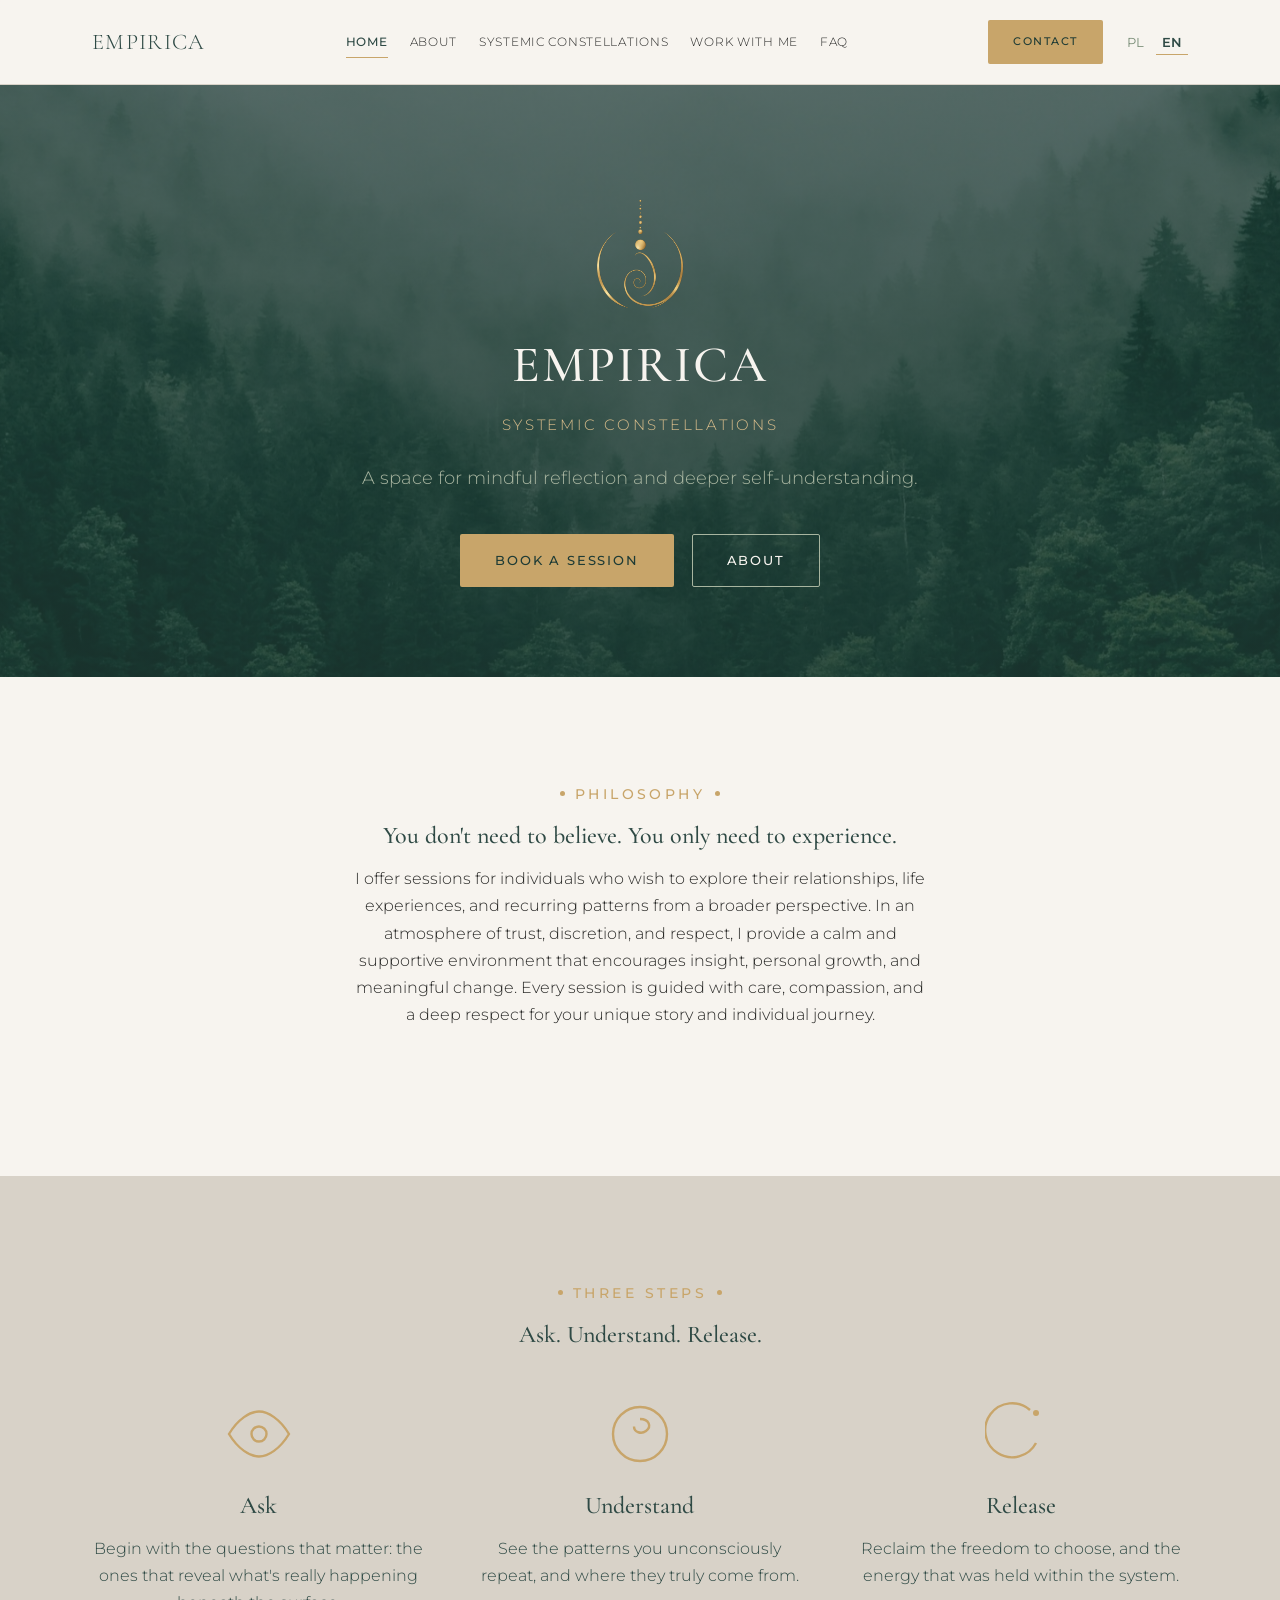
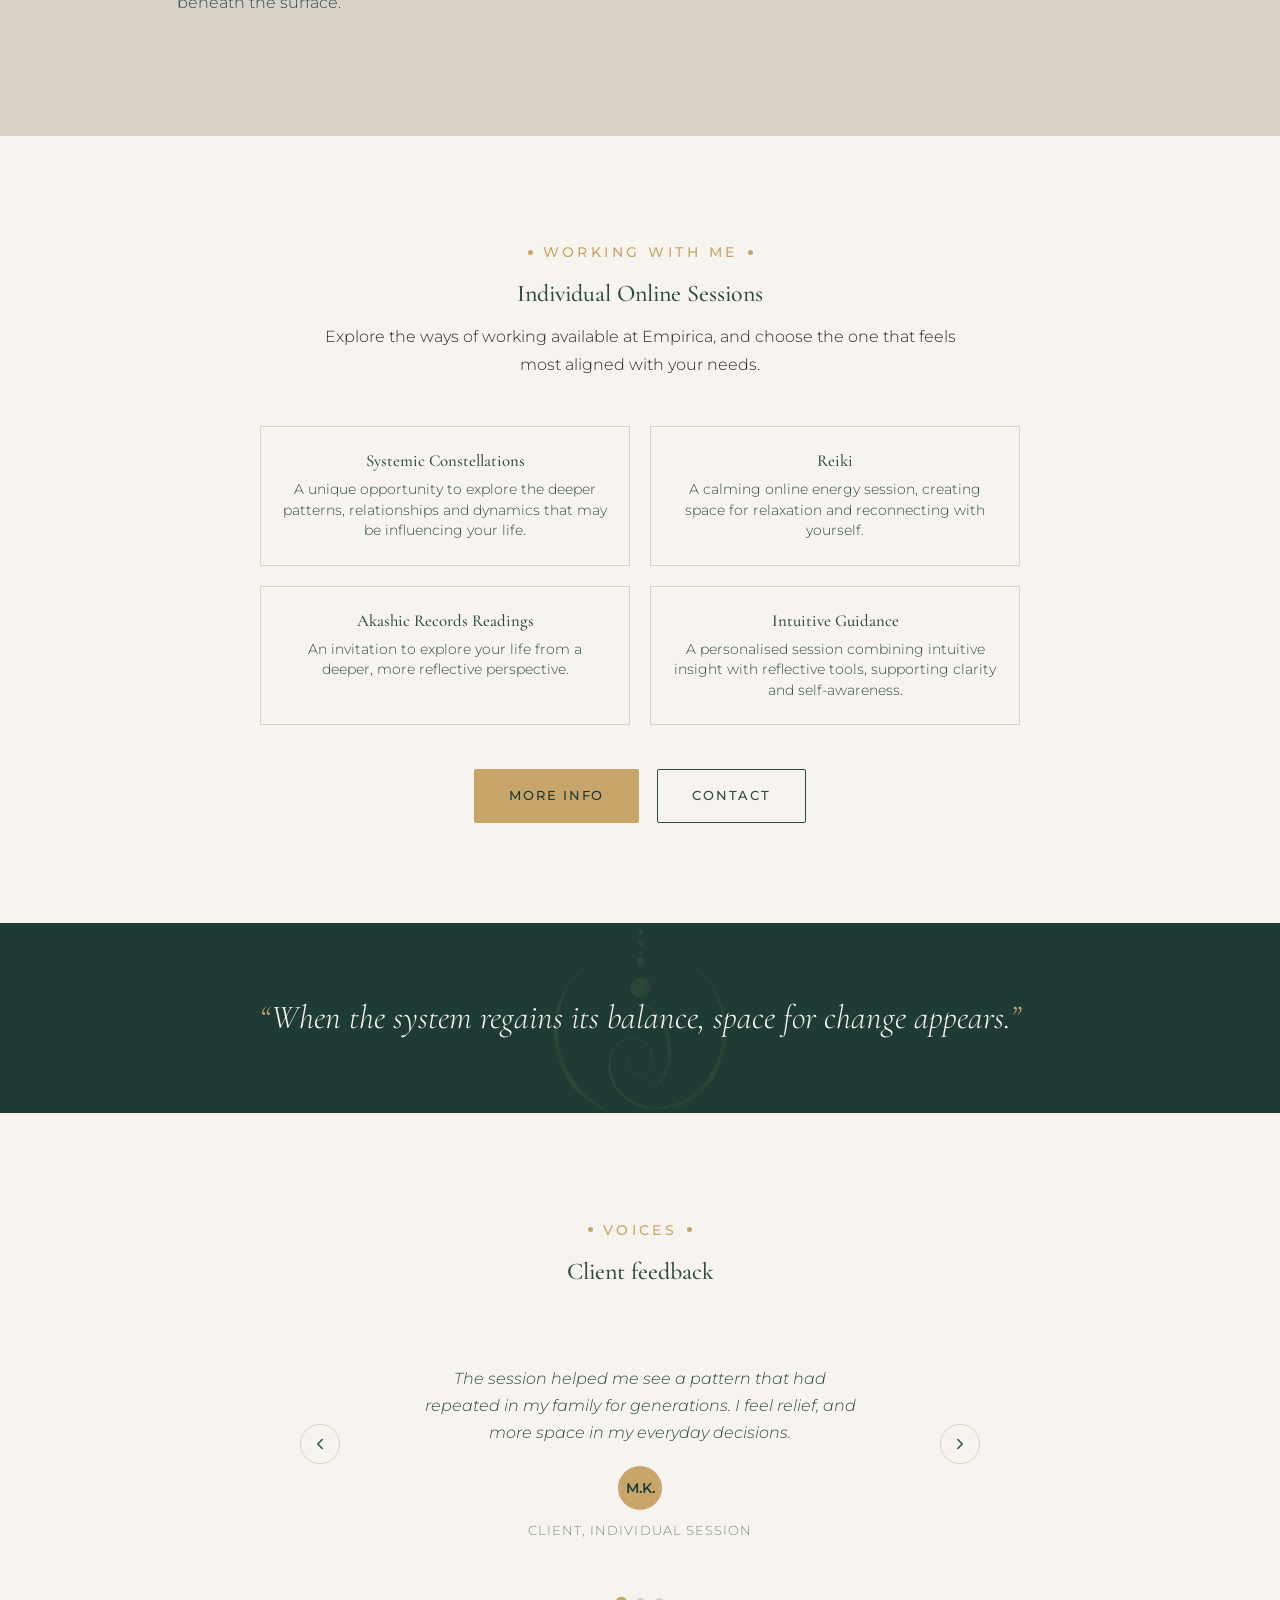
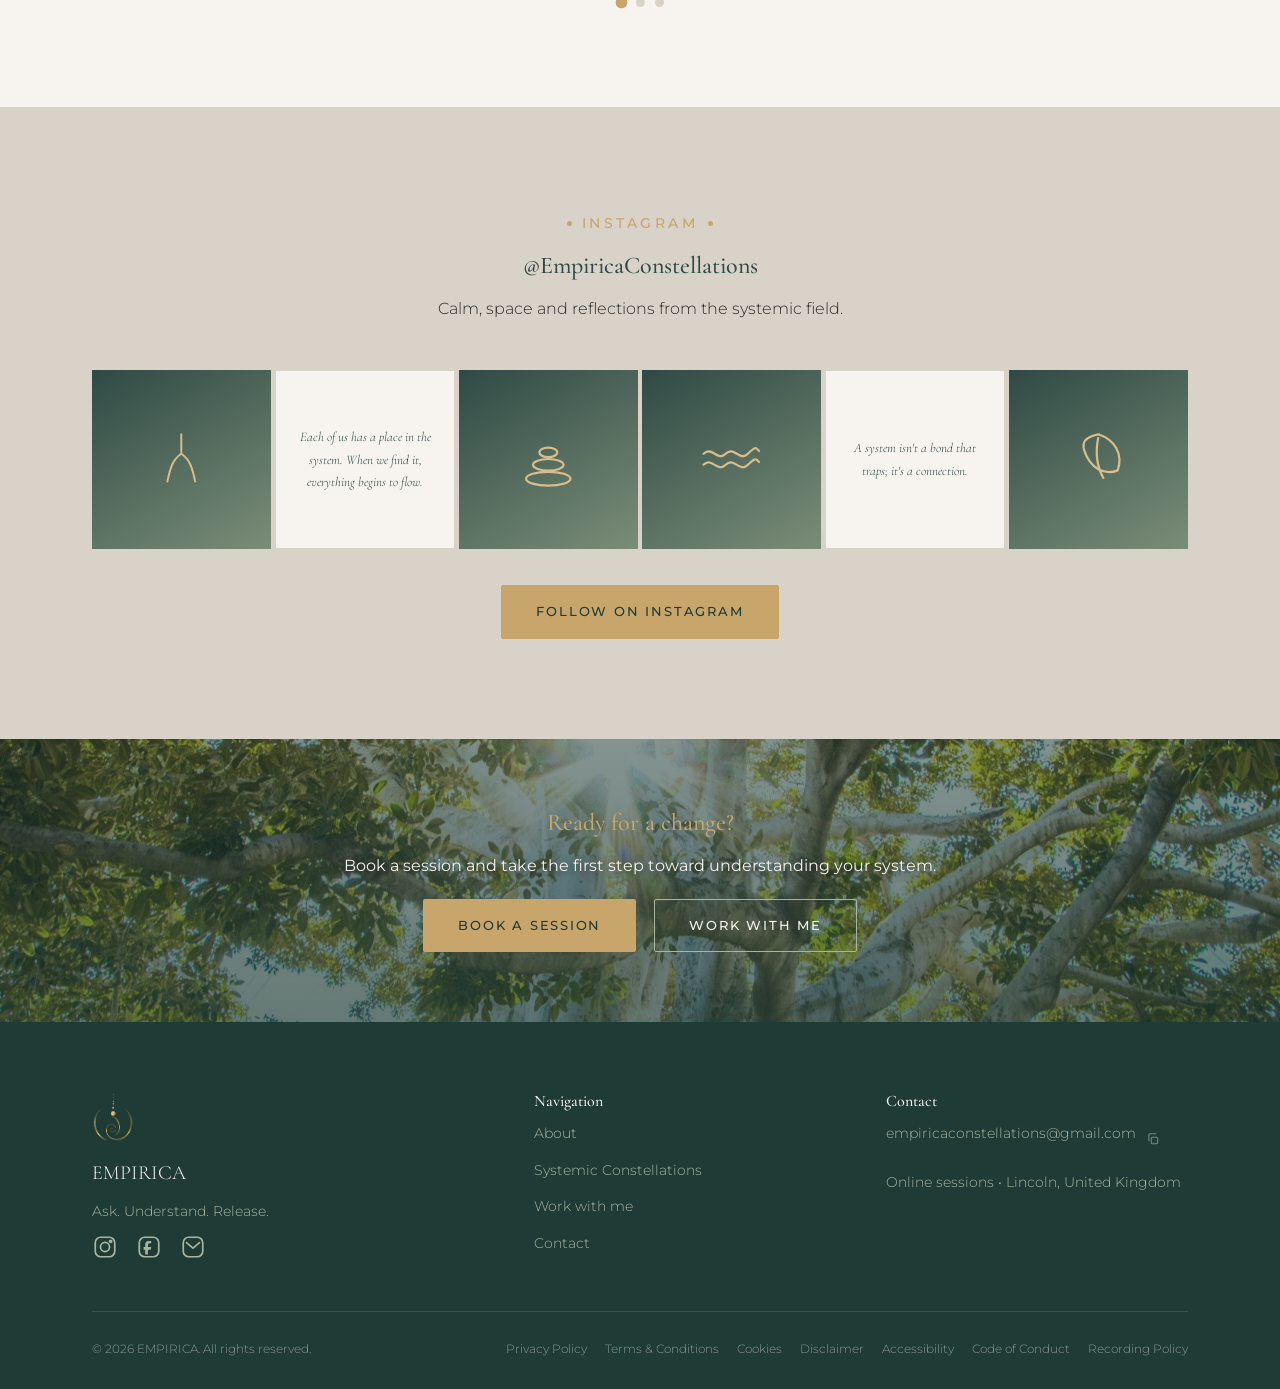
==== commit 71156f36: "Simplify Home services grid: drop photos, add short summaries Replace the photo tiles with compact t" ====
--- a/index.html
+++ b/index.html
@@ -103,28 +103,20 @@
       </div>
       <div class="service-grid">
         <div class="service-tile">
-          <div class="art-frame">
-            <img src="assets/offer-const.jpg" alt="">
-          </div>
           <h4 data-i18n="offer.constellationsBlock.title">Ustawienia systemowe</h4>
-        </div>
-        <div class="service-tile">
-          <div class="art-frame">
-            <img src="assets/offer-reiki.jpg" alt="">
-          </div>
+          <p data-i18n="home.reflections.constellationsSummary">Wyjątkowa okazja do zgłębienia głębszych wzorców, relacji i dynamik wpływających na Twoje życie.</p>
+        </div>
+        <div class="service-tile">
           <h4 data-i18n="offer.reiki.title">Reiki</h4>
-        </div>
-        <div class="service-tile">
-          <div class="art-frame">
-            <img src="assets/offer-akashic.jpg" alt="">
-          </div>
+          <p data-i18n="home.reflections.reikiSummary">Spokojna sesja energetyczna online, tworząca przestrzeń do relaksu i ponownego połączenia ze sobą.</p>
+        </div>
+        <div class="service-tile">
           <h4 data-i18n="offer.akashic.title">Odczyty Kronik Akaszy</h4>
-        </div>
-        <div class="service-tile">
-          <div class="art-frame">
-            <img src="assets/offer-intuitive.jpg" alt="">
-          </div>
+          <p data-i18n="home.reflections.akashicSummary">Zaproszenie do zgłębienia swojego życia z głębszej, bardziej refleksyjnej perspektywy.</p>
+        </div>
+        <div class="service-tile">
           <h4 data-i18n="offer.intuitive.title">Przewodnictwo intuicyjne</h4>
+          <p data-i18n="home.reflections.intuitiveSummary">Spersonalizowana sesja łącząca intuicyjny wgląd z narzędziami refleksyjnymi, wspierająca jasność i samoświadomość.</p>
         </div>
       </div>
       <div class="hero-actions" style="justify-content:center;margin-top:44px;">
--- a/css/style.css
+++ b/css/style.css
@@ -329,11 +329,18 @@
 .service-grid {
   display: grid;
   grid-template-columns: repeat(2, 1fr);
-  gap: 32px;
-}
-.service-tile { text-align: center; }
-.service-tile .art-frame { aspect-ratio: 4/3; margin-bottom: 18px; }
-.service-tile h4 { font-size: 1.2rem; }
+  gap: 20px;
+  max-width: 760px;
+  margin: 0 auto;
+}
+.service-tile {
+  background: var(--ivory);
+  border: 1px solid var(--stone);
+  padding: 24px 22px;
+  text-align: center;
+}
+.service-tile h4 { font-size: 1.05rem; margin-bottom: .5em; }
+.service-tile p { font-size: .85rem; color: var(--eucalyptus-deep); margin: 0; line-height: 1.5; }
 @media (max-width: 640px) { .service-grid { grid-template-columns: 1fr; } }
 
 /* Interactive symbolism explorer */
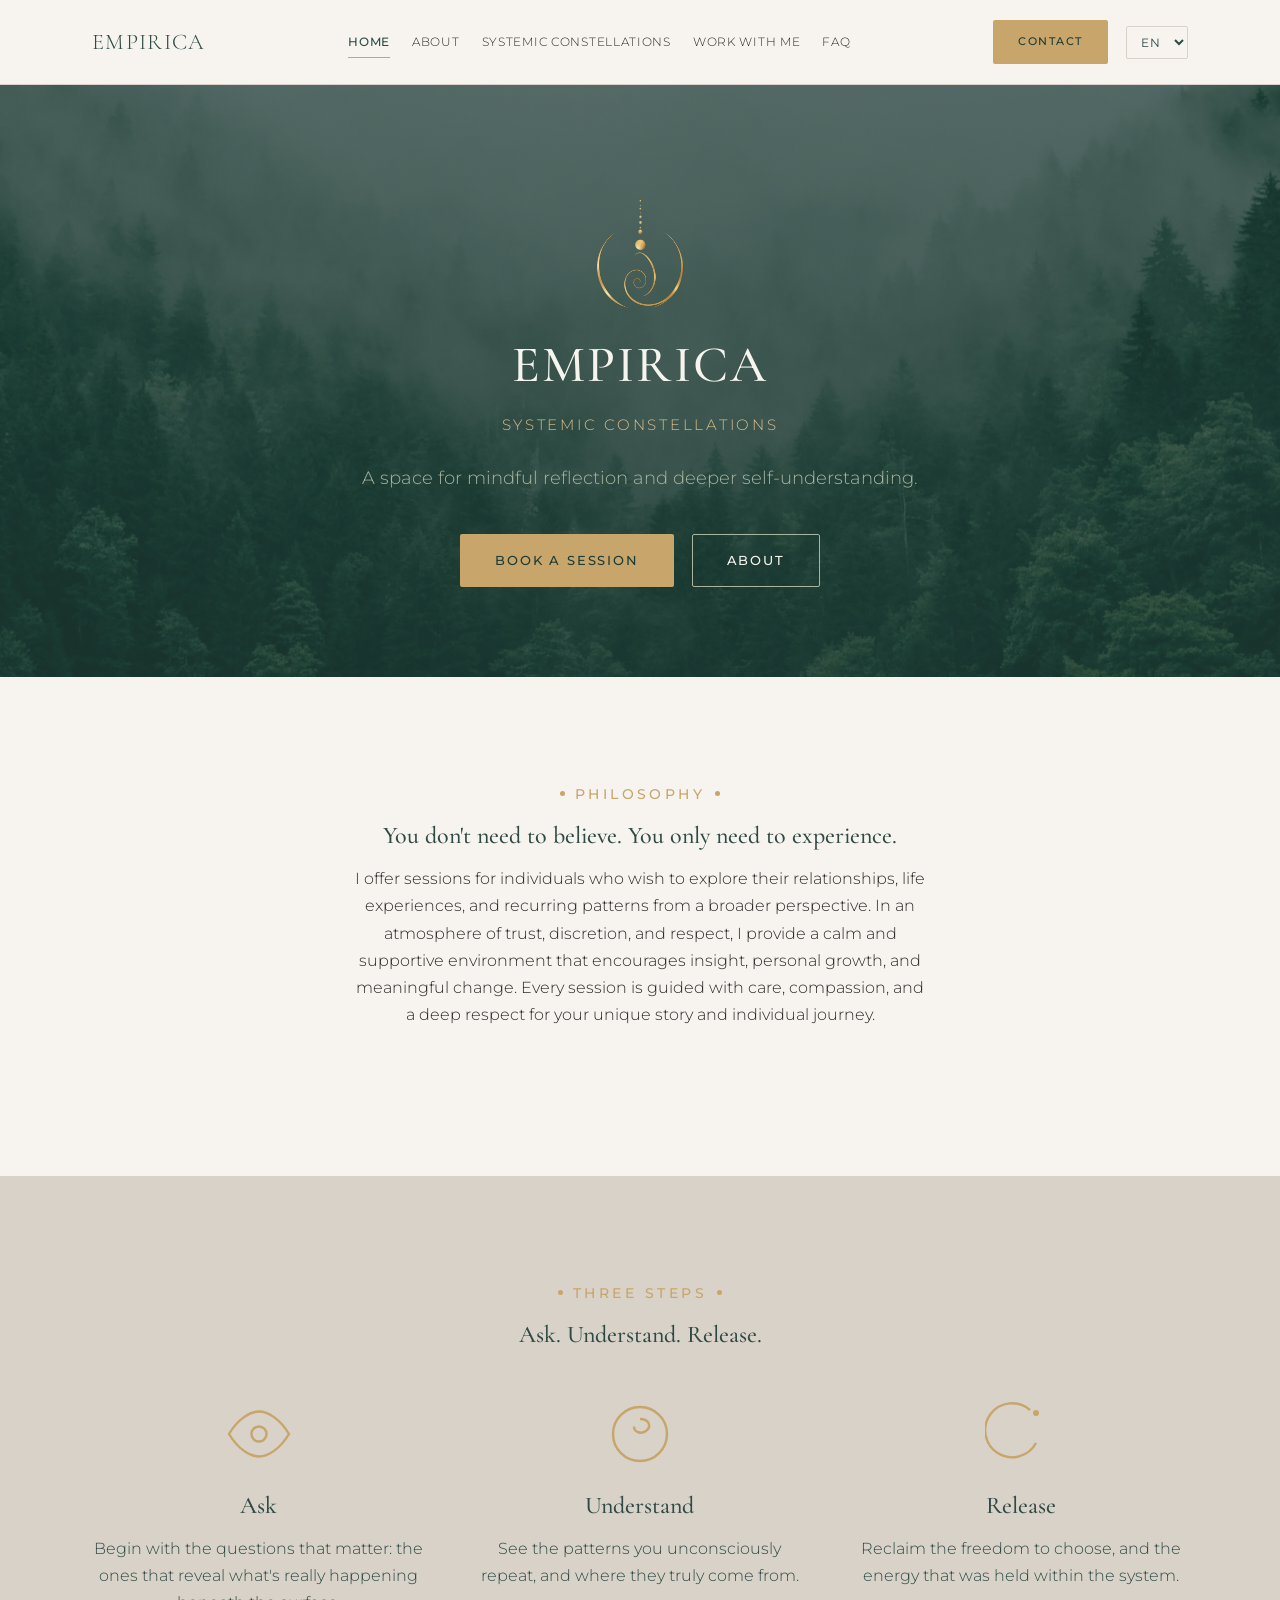
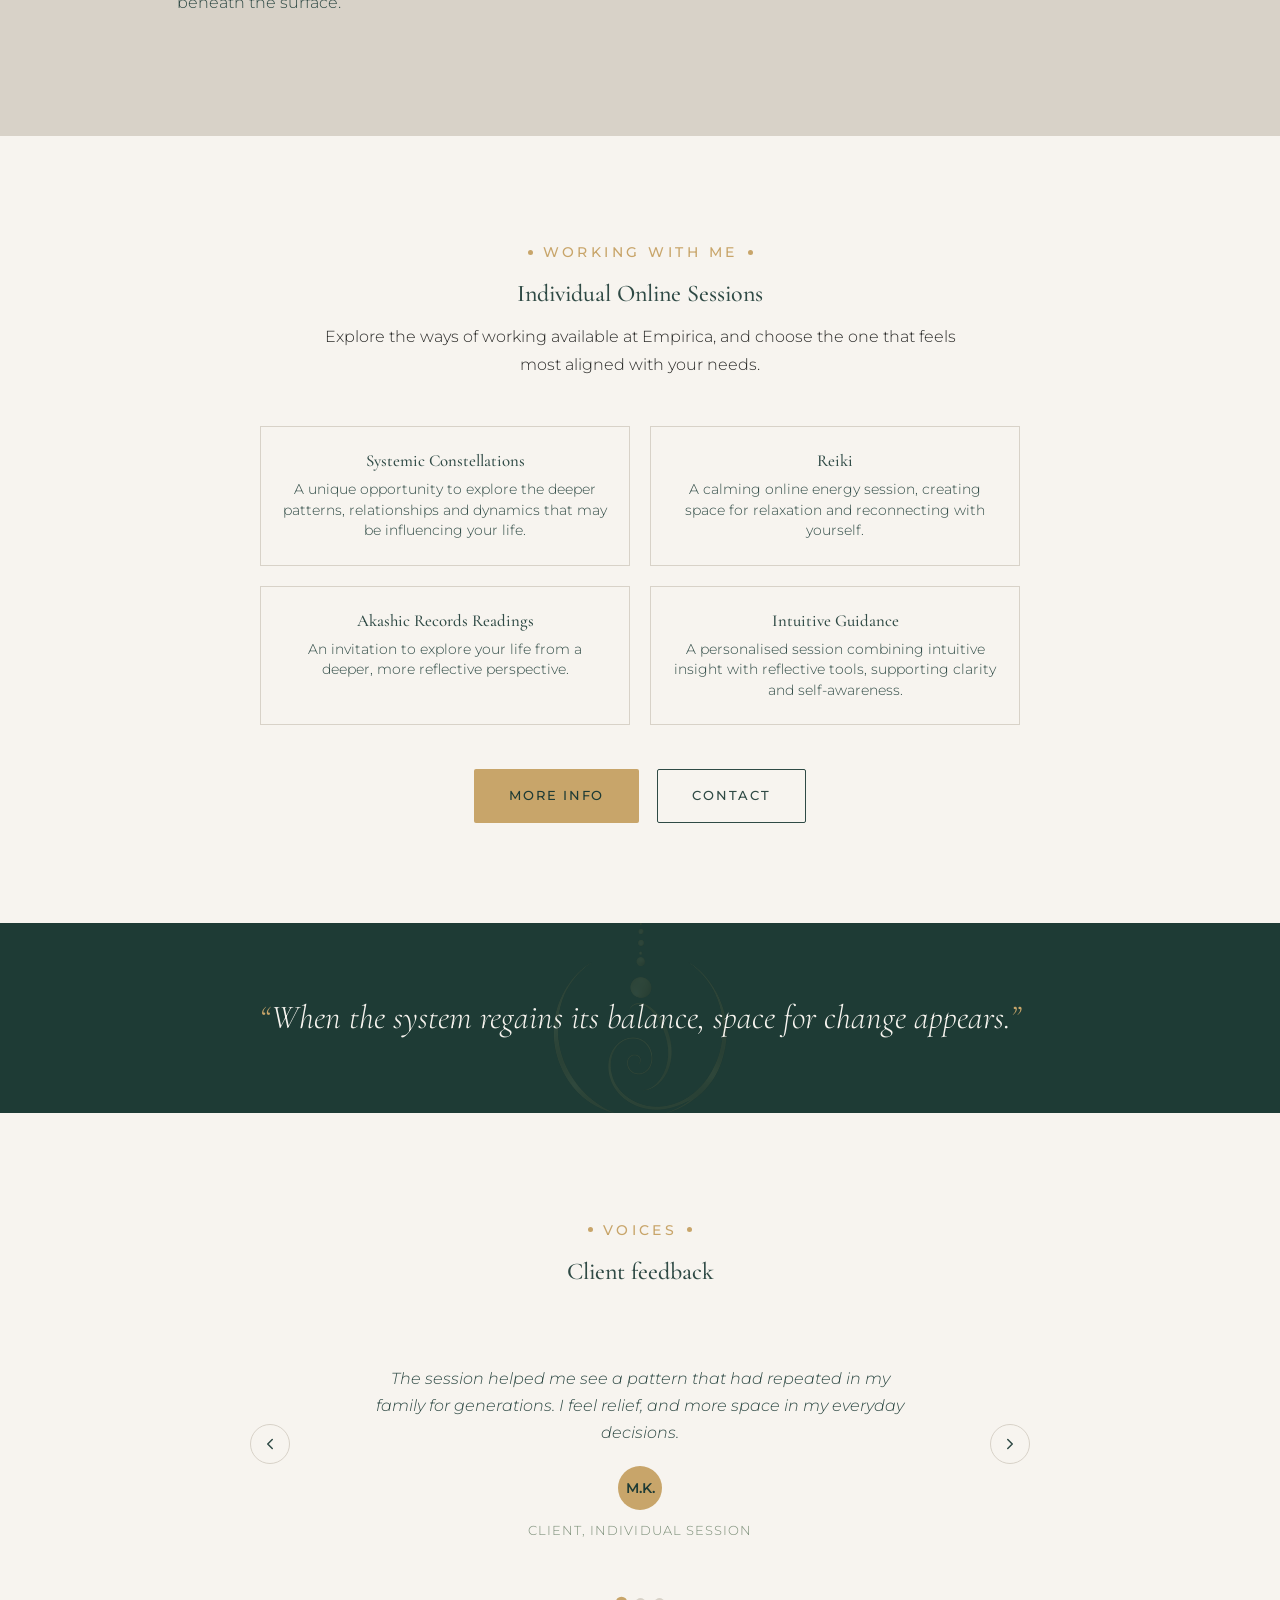
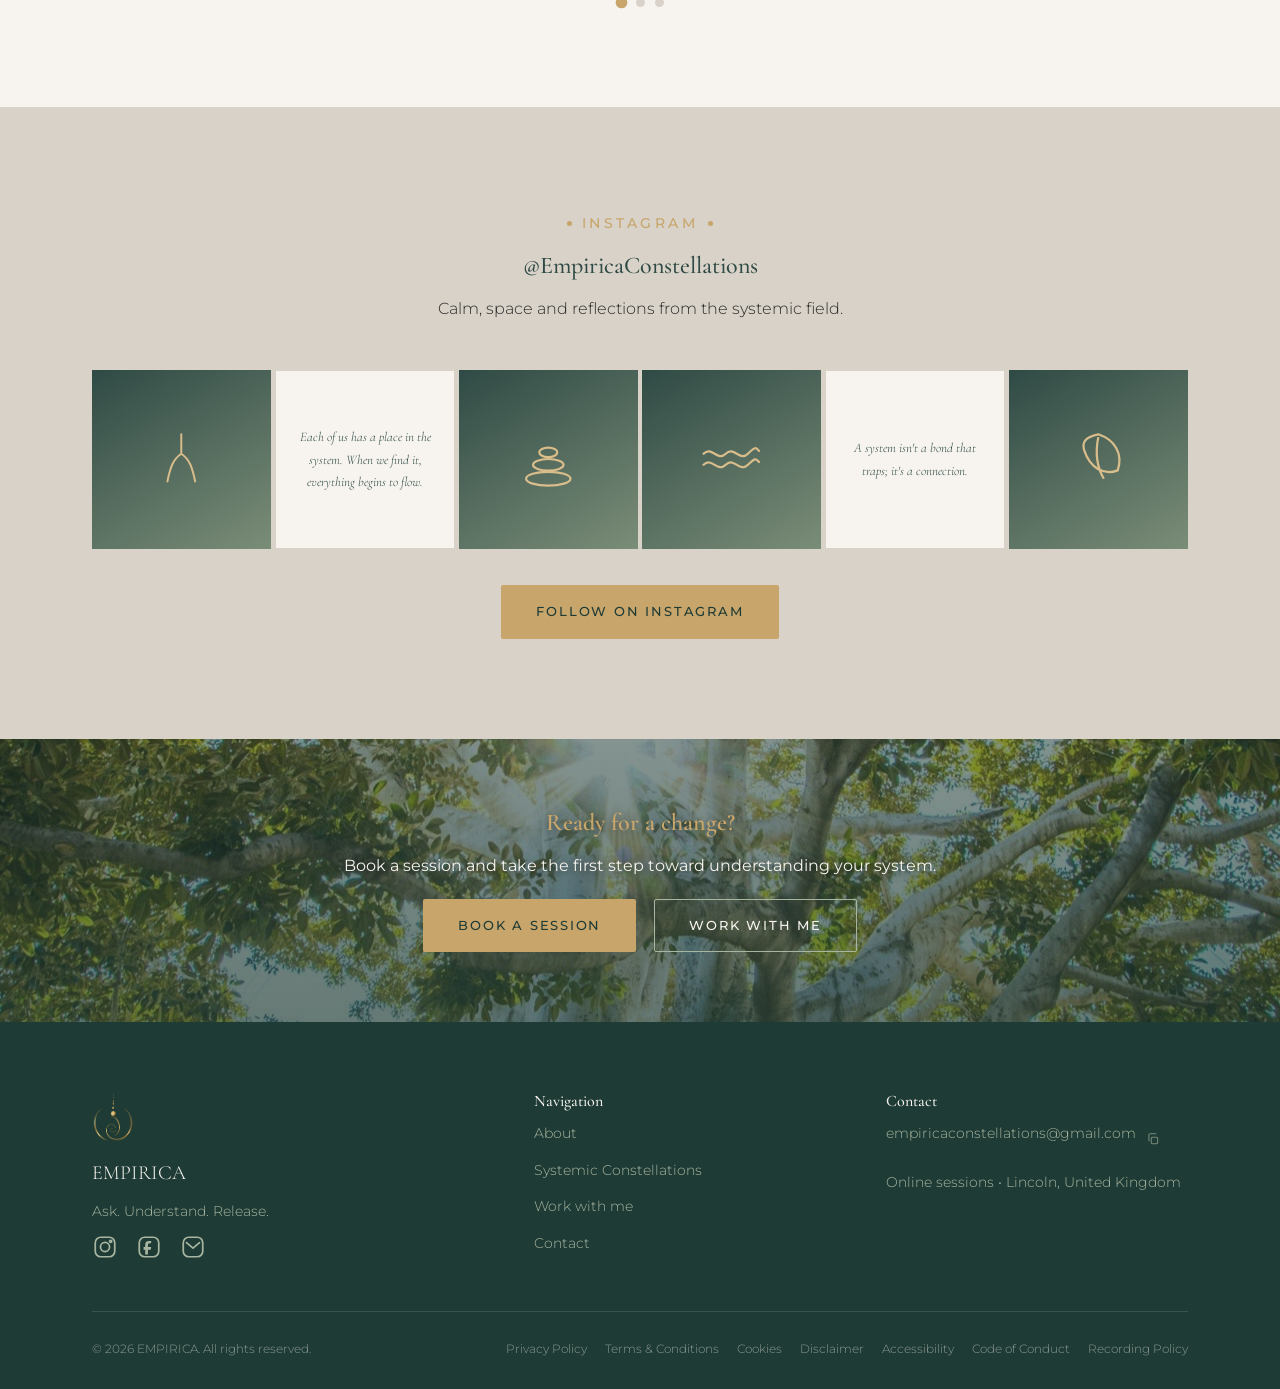
==== commit d6a0e4d1: "Language dropdown, mobile Contact-in-menu, wider carousel, bolder CTA - Replace the PL/EN button pai" ====
--- a/index.html
+++ b/index.html
@@ -24,13 +24,14 @@
       <a href="ustawienia-systemowe.html" data-i18n="nav.constellations">Ustawienia systemowe</a>
       <a href="oferta.html" data-i18n="nav.offer">Pracuj ze mną</a>
       <a href="faq.html" data-i18n="nav.faq">FAQ</a>
+      <a href="kontakt.html" class="btn btn-gold nav-links-cta" data-i18n="nav.contactCta">Kontakt</a>
     </nav>
     <div class="nav-right">
       <a href="kontakt.html" class="btn btn-gold" data-i18n="nav.contactCta">Kontakt</a>
-      <div class="lang-switch" role="group" aria-label="Język / Language">
-        <button type="button" data-lang="pl">PL</button>
-        <button type="button" data-lang="en">EN</button>
-      </div>
+      <select class="lang-select" aria-label="Język / Language">
+        <option value="pl">PL</option>
+        <option value="en">EN</option>
+      </select>
       <button class="nav-toggle" aria-label="Menu" aria-expanded="false">
         <span></span><span></span><span></span>
       </button>
--- a/css/style.css
+++ b/css/style.css
@@ -170,19 +170,22 @@
 .nav-links a:hover::after,
 .nav-links a[aria-current="page"]::after { transform: scaleX(1); }
 .nav-links a[aria-current="page"] { color: var(--eucalyptus-deep); font-weight: 500; }
+.nav-links-cta { display: none; }
 
 .nav-right { display: flex; align-items: center; gap: 18px; flex-shrink: 0; }
 .nav-right .btn { padding: 11px 24px; font-size: .7rem; }
-.lang-switch { display: flex; gap: 6px; font-size: .75rem; letter-spacing: .06em; }
-.lang-switch button {
-  background: none;
-  border: none;
+.lang-select {
+  background: var(--ivory);
+  border: 1px solid var(--stone);
+  border-radius: 2px;
   cursor: pointer;
-  color: var(--moss);
+  color: var(--eucalyptus-deep);
   font-family: var(--font-sans);
-  padding: 4px 6px;
-}
-.lang-switch button[aria-current="true"] { color: var(--eucalyptus-deep); font-weight: 600; border-bottom: 1px solid var(--gold); }
+  font-size: .75rem;
+  letter-spacing: .06em;
+  padding: 7px 10px;
+}
+.lang-select:focus { outline: none; border-color: var(--gold); }
 
 .nav-toggle {
   display: none;
@@ -341,7 +344,7 @@
 }
 .service-tile h4 { font-size: 1.05rem; margin-bottom: .5em; }
 .service-tile p { font-size: .85rem; color: var(--eucalyptus-deep); margin: 0; line-height: 1.5; }
-@media (max-width: 640px) { .service-grid { grid-template-columns: 1fr; } }
+@media (max-width: 640px) { .service-grid { grid-template-columns: minmax(0, 1fr); } }
 
 /* Interactive symbolism explorer */
 .symbolism {
@@ -426,9 +429,9 @@
 }
 .symbolism-panel-text p { margin: 0; color: var(--charcoal); font-size: 1rem; line-height: 1.75; }
 @media (max-width: 800px) {
-  .symbolism { grid-template-columns: 1fr; }
+  .symbolism { grid-template-columns: minmax(0, 1fr); }
   .symbolism-panel { padding: 26px; }
-  .symbolism-panel-body { grid-template-columns: 1fr; }
+  .symbolism-panel-body { grid-template-columns: minmax(0, 1fr); }
   .symbolism-panel-photo { max-width: 220px; margin: 0 auto; }
 }
 
@@ -457,7 +460,7 @@
     linear-gradient(180deg, rgba(30,59,53,.55), rgba(30,59,53,.68)),
     url('../assets/ready-photo.jpg') center/cover no-repeat;
 }
-.ready-photo h2 { color: var(--gold); }
+.ready-photo h2 { color: var(--gold); font-weight: 600; text-shadow: 0 2px 12px rgba(0,0,0,.45); }
 .ready-photo p { color: var(--ivory); font-weight: 400; text-shadow: 0 2px 10px rgba(0,0,0,.55); }
 .stream-photo {
   background:
@@ -520,7 +523,7 @@
 /* Testimonial carousel */
 .testimonial-carousel {
   position: relative;
-  max-width: 680px;
+  max-width: 780px;
   margin: 0 auto;
   padding: 0 84px;
 }
@@ -573,8 +576,8 @@
 }
 .carousel-dot.is-active { background: var(--gold); transform: scale(1.3); }
 @media (max-width: 600px) {
-  .testimonial-carousel { padding: 0 56px; }
-  .carousel-arrow { width: 34px; height: 34px; }
+  .testimonial-carousel { padding: 0; }
+  .carousel-arrow { display: none; }
 }
 
 /* Decorative placeholder art */
@@ -703,7 +706,7 @@
 }
 .offer-tab-price p:not(.price) { font-size: .88rem; color: var(--charcoal); opacity: .85; margin: 0; }
 @media (max-width: 860px) {
-  .offer-tab-panel.is-active { grid-template-columns: 1fr; }
+  .offer-tab-panel.is-active { grid-template-columns: minmax(0, 1fr); }
   .offer-tab-media { flex-direction: row; }
   .offer-tab-media .art-frame { flex: 1; }
   .offer-tab-price { flex: 1; }
@@ -732,8 +735,10 @@
 }
 .tile .icon { width: 40px; height: 40px; margin: 0 auto 16px; color: var(--gold); }
 .tile span { font-size: .95rem; color: var(--eucalyptus-deep); line-height: 1.4; }
-@media (max-width: 760px) { .tile-grid { grid-template-columns: 1fr 1fr; } }
-@media (max-width: 500px) { .tile-grid { grid-template-columns: 1fr; } }
+@media (max-width: 760px) { .tile-grid { grid-template-columns: repeat(2, minmax(0, 1fr)); } }
+@media (max-width: 500px) { .tile-grid { grid-template-columns: minmax(0, 1fr); } }
+.credentials-grid { max-width: 720px; margin: 0 auto; grid-template-columns: repeat(2, 1fr); }
+@media (max-width: 560px) { .credentials-grid { grid-template-columns: minmax(0, 1fr); } }
 
 /* FAQ */
 .faq-item { border-bottom: 1px solid var(--stone); padding: 18px 0; }
@@ -941,7 +946,7 @@
 }
 .side-social a svg { width: 20px; height: 20px; color: var(--gold-light); transition: color .2s ease, transform .2s ease; }
 .side-social a:hover svg { color: var(--ivory); transform: scale(1.12); }
-@media (max-width: 760px) { .side-social { display: none; } }
+@media (max-width: 900px) { .side-social { display: none; } }
 
 /* ==========================================================================
    Back to top
@@ -975,15 +980,27 @@
    Responsive
    ========================================================================== */
 @media (max-width: 900px) {
-  .grid-3 { grid-template-columns: 1fr; gap: 36px; }
-  .grid-2 { grid-template-columns: 1fr; gap: 40px; }
-  .contact-grid { grid-template-columns: 1fr; }
+  .grid-3 { grid-template-columns: minmax(0, 1fr); gap: 36px; }
+  .grid-2 { grid-template-columns: minmax(0, 1fr); gap: 40px; }
+  .contact-grid { grid-template-columns: minmax(0, 1fr); column-gap: 0; row-gap: 60px; }
   .steps { grid-template-columns: 1fr 1fr; }
-  .footer-top { grid-template-columns: 1fr; gap: 34px; }
-  .insta-grid { grid-template-columns: repeat(3, 1fr); }
-}
-@media (max-width: 760px) {
-  .nav-links, .nav-right .lang-switch, .nav-right .btn { position: static; }
+  .footer-top { grid-template-columns: minmax(0, 1fr); gap: 34px; }
+  .insta-grid { grid-template-columns: repeat(3, minmax(0, 1fr)); }
+  .contact-side { padding: 32px; }
+  .symbolism-panel-header h3 { font-size: 1.7rem; }
+  .offer-tab-btn { padding: 11px 20px; font-size: .74rem; }
+}
+@media (max-width: 480px) {
+  .insta-grid { grid-template-columns: repeat(2, minmax(0, 1fr)); }
+  .offer-tab-btn { padding: 10px 16px; font-size: .7rem; }
+  .offer-tabs-nav { gap: 10px; }
+  section { padding: 70px 0; }
+  .section-tight { padding: 50px 0; }
+  .hero { padding: 90px 0 70px; }
+  .hero-mark { height: 88px; }
+}
+@media (max-width: 900px) {
+  .nav-links, .nav-right .lang-select { position: static; }
   .nav-links {
     position: fixed;
     top: var(--nav-height);
@@ -1001,9 +1018,13 @@
   .nav-links.open { transform: translateY(0); opacity: 1; }
   .nav-toggle { display: flex; }
   .nav-right { gap: 14px; }
-  .nav-right .btn { padding: 11px 18px; font-size: .72rem; }
-  .steps { grid-template-columns: 1fr; }
+  .nav-right > .btn { display: none; }
+  .nav-links-cta { display: inline-flex; margin-top: 6px; }
+  .steps { grid-template-columns: minmax(0, 1fr); }
 }
 @media (max-width: 480px) {
-  .nav-right > .btn { display: none; }
-}
+  .brand-word { font-size: 1.15rem; }
+  .nav-right { gap: 10px; }
+  .lang-select { font-size: .7rem; padding: 6px 8px; }
+  .container { padding: 0 20px; }
+}
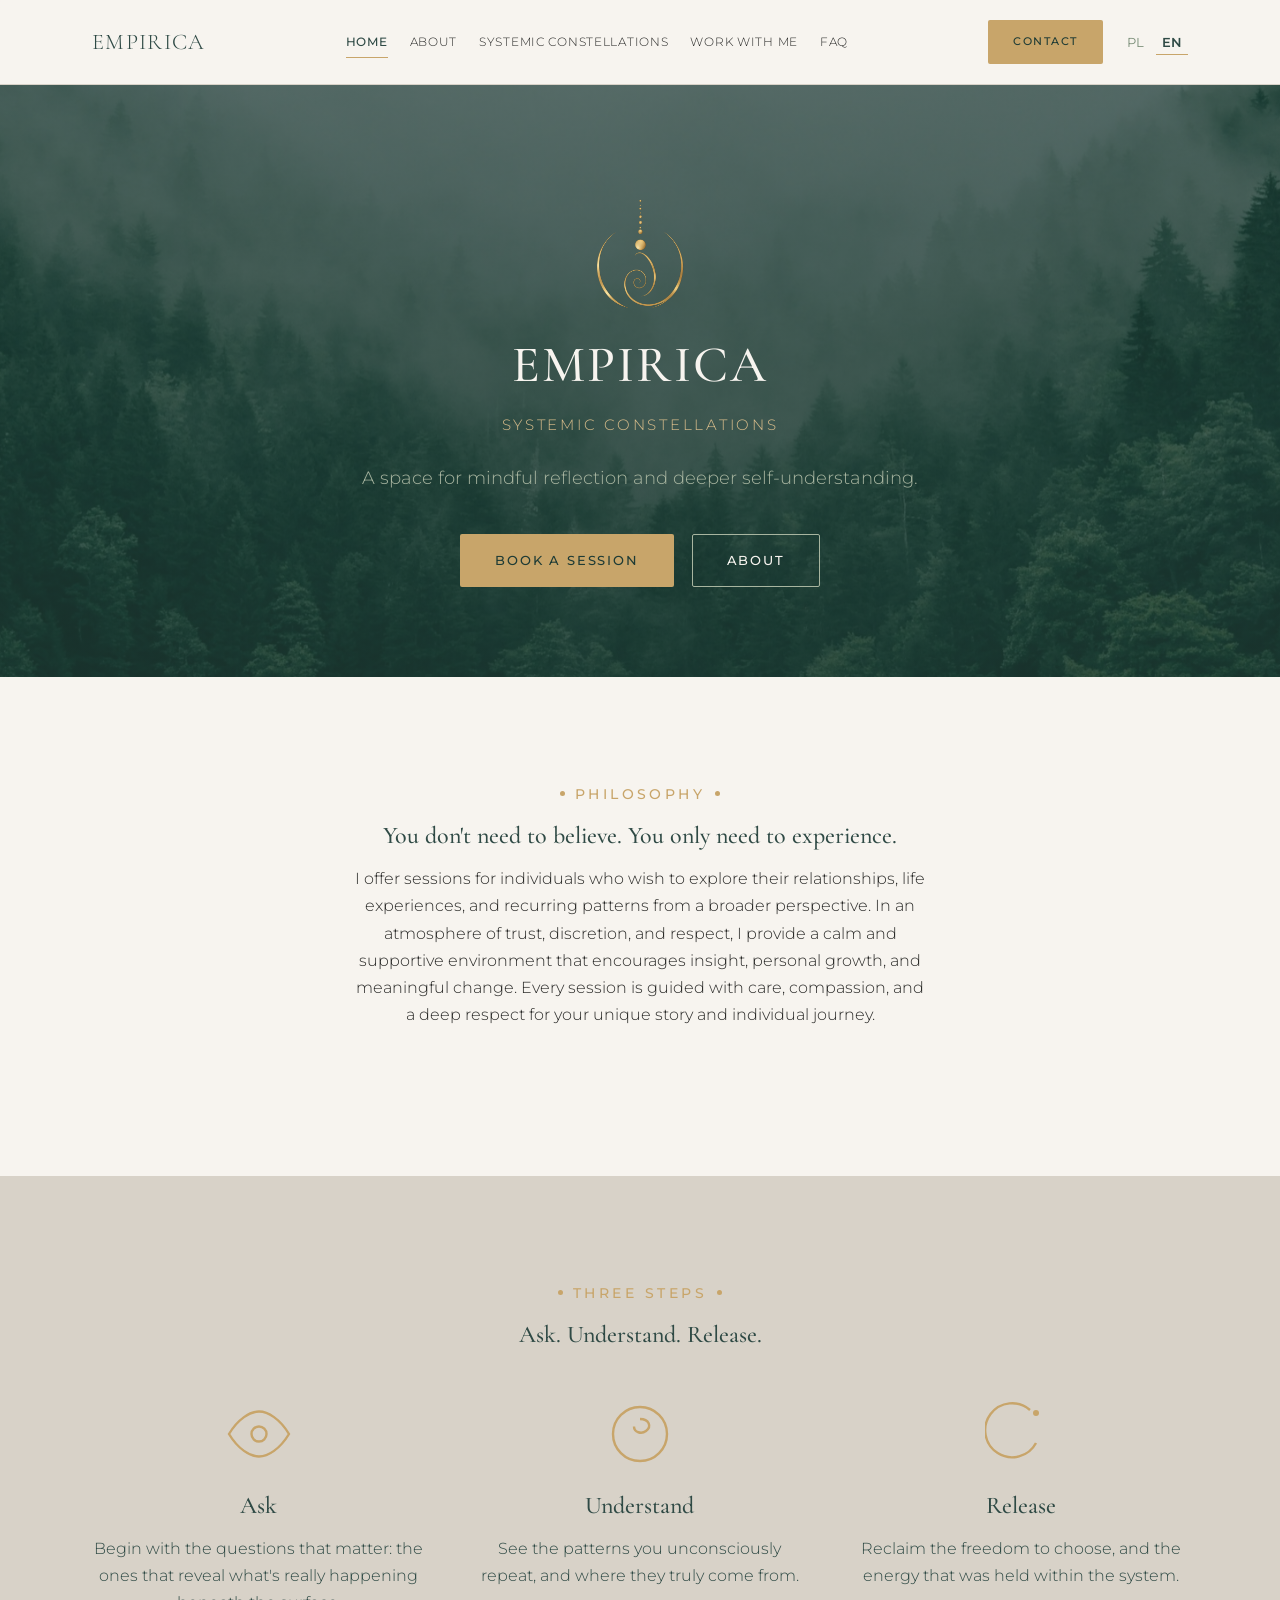
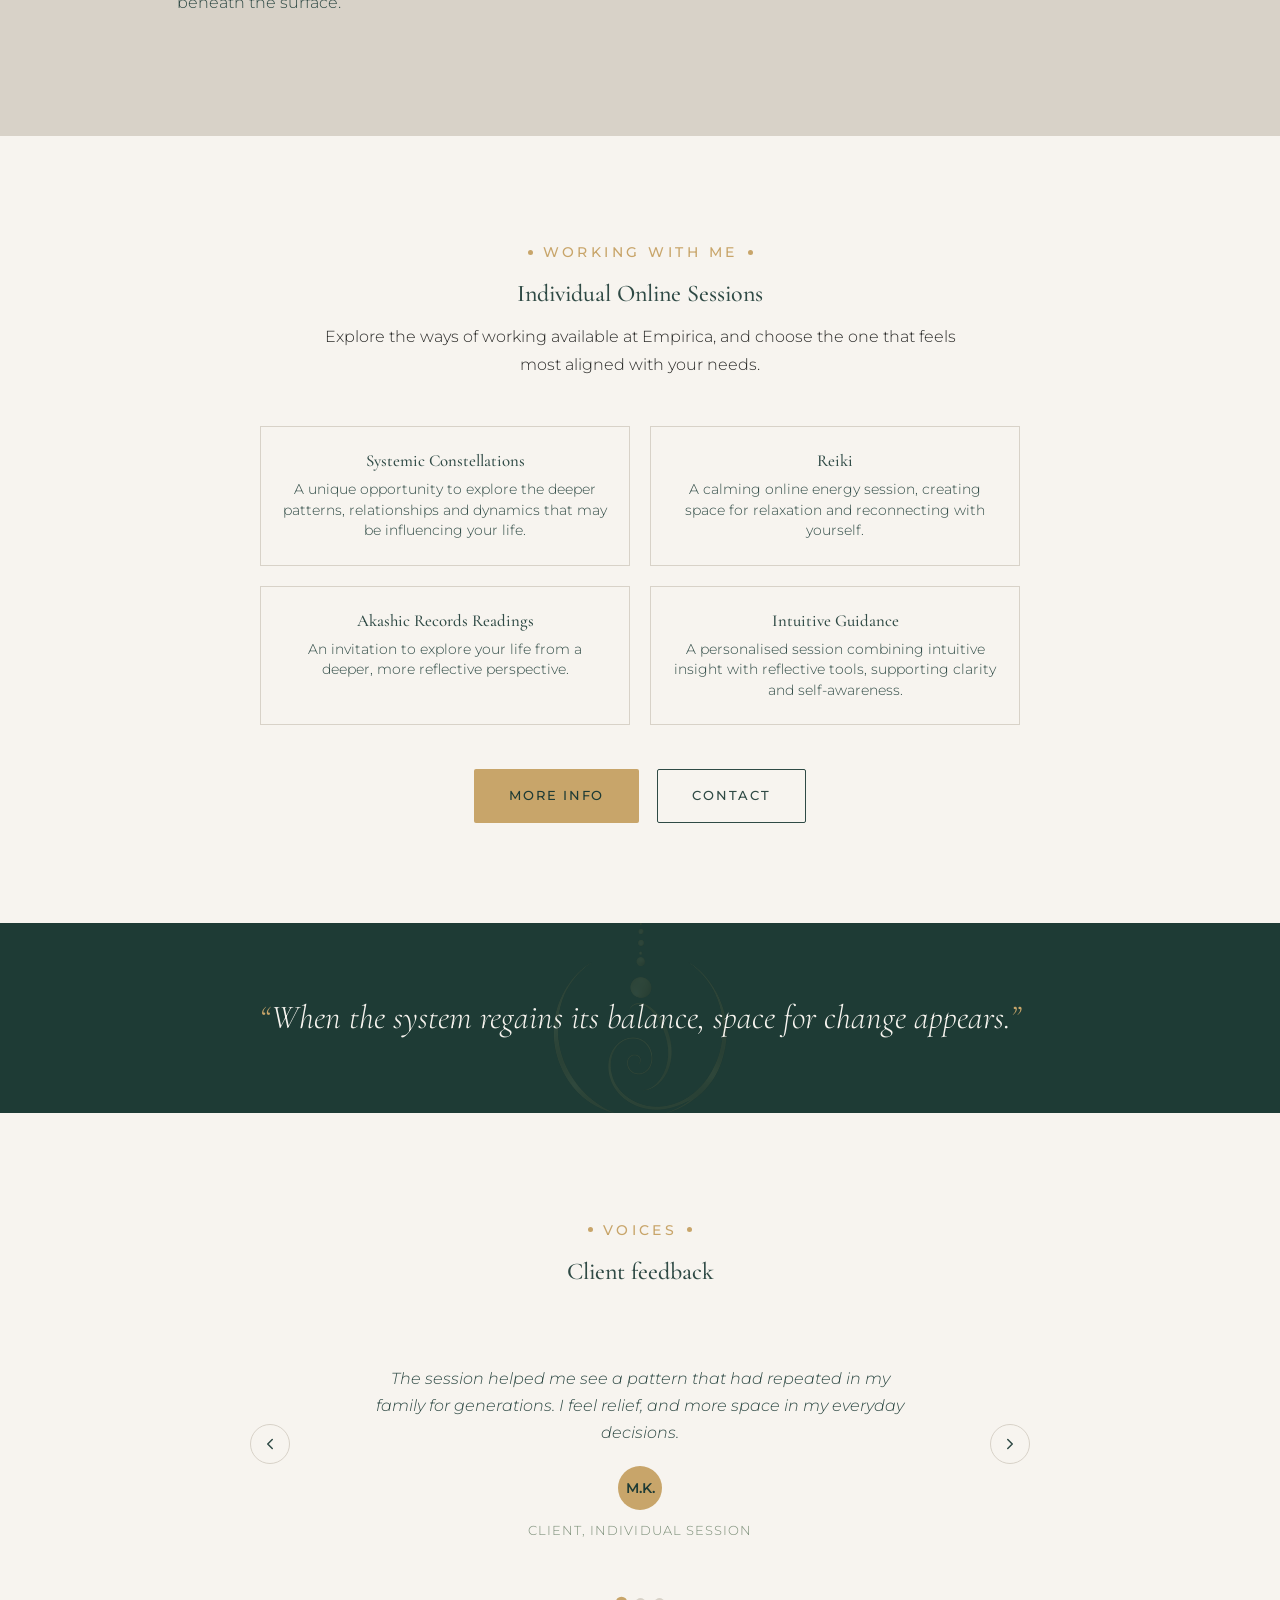
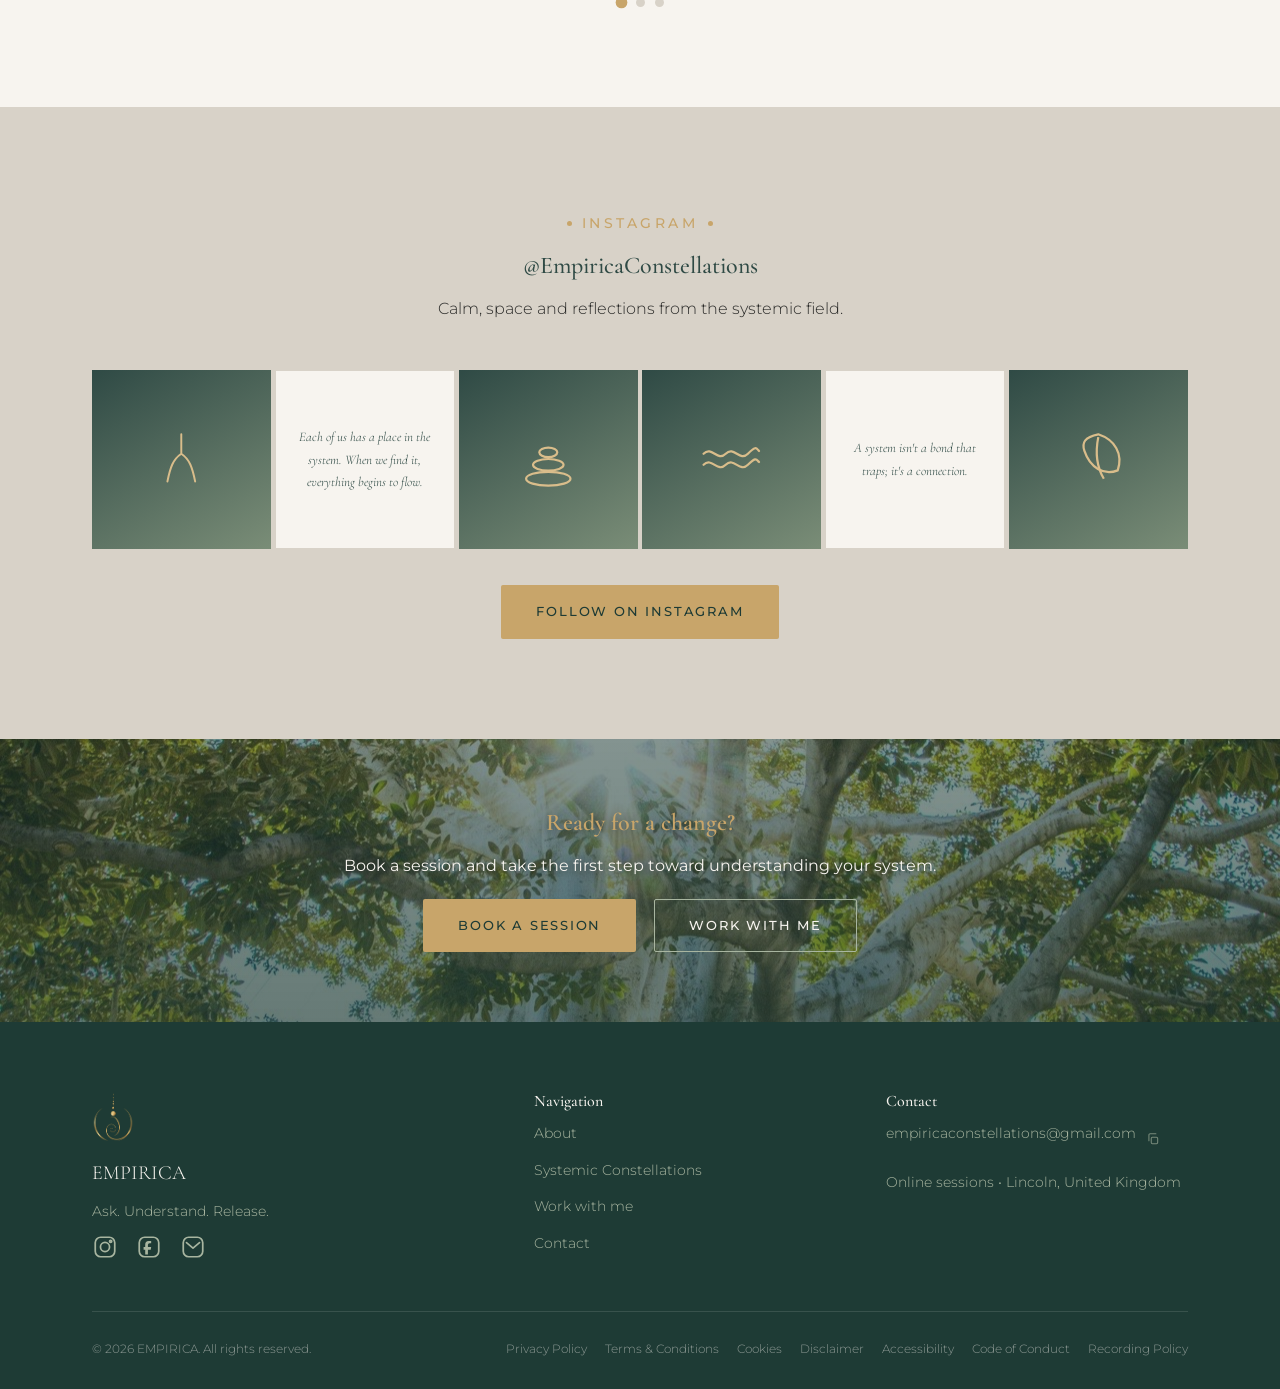
==== commit 8cd31a1a: "Restore desktop language buttons; fix grid blowout in Instagram section - The PL/EN dropdown was mea" ====
--- a/index.html
+++ b/index.html
@@ -28,6 +28,10 @@
     </nav>
     <div class="nav-right">
       <a href="kontakt.html" class="btn btn-gold" data-i18n="nav.contactCta">Kontakt</a>
+      <div class="lang-switch" role="group" aria-label="Język / Language">
+        <button type="button" data-lang="pl">PL</button>
+        <button type="button" data-lang="en">EN</button>
+      </div>
       <select class="lang-select" aria-label="Język / Language">
         <option value="pl">PL</option>
         <option value="en">EN</option>
--- a/css/style.css
+++ b/css/style.css
@@ -174,7 +174,18 @@
 
 .nav-right { display: flex; align-items: center; gap: 18px; flex-shrink: 0; }
 .nav-right .btn { padding: 11px 24px; font-size: .7rem; }
+.lang-switch { display: flex; gap: 6px; font-size: .75rem; letter-spacing: .06em; }
+.lang-switch button {
+  background: none;
+  border: none;
+  cursor: pointer;
+  color: var(--moss);
+  font-family: var(--font-sans);
+  padding: 4px 6px;
+}
+.lang-switch button[aria-current="true"] { color: var(--eucalyptus-deep); font-weight: 600; border-bottom: 1px solid var(--gold); }
 .lang-select {
+  display: none;
   background: var(--ivory);
   border: 1px solid var(--stone);
   border-radius: 2px;
@@ -298,12 +309,12 @@
 
 .grid-3 {
   display: grid;
-  grid-template-columns: repeat(3, 1fr);
+  grid-template-columns: repeat(3, minmax(0, 1fr));
   gap: 48px;
 }
 .grid-2 {
   display: grid;
-  grid-template-columns: 1fr 1fr;
+  grid-template-columns: repeat(2, minmax(0, 1fr));
   gap: 64px;
   align-items: center;
 }
@@ -331,7 +342,7 @@
 
 .service-grid {
   display: grid;
-  grid-template-columns: repeat(2, 1fr);
+  grid-template-columns: repeat(2, minmax(0, 1fr));
   gap: 20px;
   max-width: 760px;
   margin: 0 auto;
@@ -349,7 +360,7 @@
 /* Interactive symbolism explorer */
 .symbolism {
   display: grid;
-  grid-template-columns: 260px 1fr;
+  grid-template-columns: 260px minmax(0, 1fr);
   gap: 24px;
   align-items: start;
 }
@@ -409,7 +420,7 @@
 .symbolism-panel-header h3 { margin: 0; font-size: 2.1rem; }
 .symbolism-panel-body {
   display: grid;
-  grid-template-columns: 1fr 270px;
+  grid-template-columns: minmax(0, 1fr) 270px;
   gap: 32px;
   align-items: center;
 }
@@ -604,7 +615,7 @@
 .portrait-frame svg, .portrait-frame img { width: 46%; color: var(--gold); }
 
 /* Steps */
-.steps { display: grid; grid-template-columns: repeat(4, 1fr); gap: 44px; counter-reset: step; position: relative; }
+.steps { display: grid; grid-template-columns: repeat(4, minmax(0, 1fr)); gap: 44px; counter-reset: step; position: relative; }
 .step { text-align: center; position: relative; z-index: 1; }
 .step:not(:last-child)::after {
   content: '- - - -';
@@ -691,7 +702,7 @@
 .offer-tab-btn:hover { border-color: var(--gold); }
 .offer-tab-btn.is-active { background: var(--gold); border-color: var(--gold); color: var(--eucalyptus-dark); }
 .offer-tab-panel { display: none; }
-.offer-tab-panel.is-active { display: grid; grid-template-columns: 340px 1fr; gap: 56px; align-items: start; }
+.offer-tab-panel.is-active { display: grid; grid-template-columns: 340px minmax(0, 1fr); gap: 56px; align-items: start; }
 .offer-tab-media { display: flex; flex-direction: column; gap: 24px; }
 .offer-tab-price {
   background: var(--ivory);
@@ -718,7 +729,7 @@
 /* Tile grid (help topics, credentials, etc.) */
 .tile-grid {
   display: grid;
-  grid-template-columns: repeat(3, 1fr);
+  grid-template-columns: repeat(3, minmax(0, 1fr));
   gap: 24px;
 }
 .tile {
@@ -737,7 +748,7 @@
 .tile span { font-size: .95rem; color: var(--eucalyptus-deep); line-height: 1.4; }
 @media (max-width: 760px) { .tile-grid { grid-template-columns: repeat(2, minmax(0, 1fr)); } }
 @media (max-width: 500px) { .tile-grid { grid-template-columns: minmax(0, 1fr); } }
-.credentials-grid { max-width: 720px; margin: 0 auto; grid-template-columns: repeat(2, 1fr); }
+.credentials-grid { max-width: 720px; margin: 0 auto; grid-template-columns: repeat(2, minmax(0, 1fr)); }
 @media (max-width: 560px) { .credentials-grid { grid-template-columns: minmax(0, 1fr); } }
 
 /* FAQ */
@@ -794,7 +805,7 @@
 /* Instagram strip */
 .insta-grid {
   display: grid;
-  grid-template-columns: repeat(6, 1fr);
+  grid-template-columns: repeat(6, minmax(0, 1fr));
   gap: 4px;
 }
 .insta-cell {
@@ -811,7 +822,7 @@
 .insta-cell.quote p { font-family: var(--font-serif); font-size: .82rem; font-style: italic; color: var(--eucalyptus-deep); margin: 0; }
 
 /* Contact */
-.contact-grid { display: grid; grid-template-columns: 1.1fr .9fr; gap: 60px; }
+.contact-grid { display: grid; grid-template-columns: minmax(0, 1.1fr) minmax(0, .9fr); gap: 60px; }
 .form-row { margin-bottom: 22px; }
 .form-row label {
   display: block;
@@ -856,7 +867,7 @@
 }
 .footer-top {
   display: grid;
-  grid-template-columns: 1.3fr 1fr 1fr;
+  grid-template-columns: minmax(0, 1.3fr) minmax(0, 1fr) minmax(0, 1fr);
   gap: 50px;
   padding-bottom: 44px;
   border-bottom: 1px solid rgba(247,244,239,.12);
@@ -983,7 +994,7 @@
   .grid-3 { grid-template-columns: minmax(0, 1fr); gap: 36px; }
   .grid-2 { grid-template-columns: minmax(0, 1fr); gap: 40px; }
   .contact-grid { grid-template-columns: minmax(0, 1fr); column-gap: 0; row-gap: 60px; }
-  .steps { grid-template-columns: 1fr 1fr; }
+  .steps { grid-template-columns: repeat(2, minmax(0, 1fr)); }
   .footer-top { grid-template-columns: minmax(0, 1fr); gap: 34px; }
   .insta-grid { grid-template-columns: repeat(3, minmax(0, 1fr)); }
   .contact-side { padding: 32px; }
@@ -1020,6 +1031,8 @@
   .nav-right { gap: 14px; }
   .nav-right > .btn { display: none; }
   .nav-links-cta { display: inline-flex; margin-top: 6px; }
+  .lang-switch { display: none; }
+  .lang-select { display: block; }
   .steps { grid-template-columns: minmax(0, 1fr); }
 }
 @media (max-width: 480px) {
